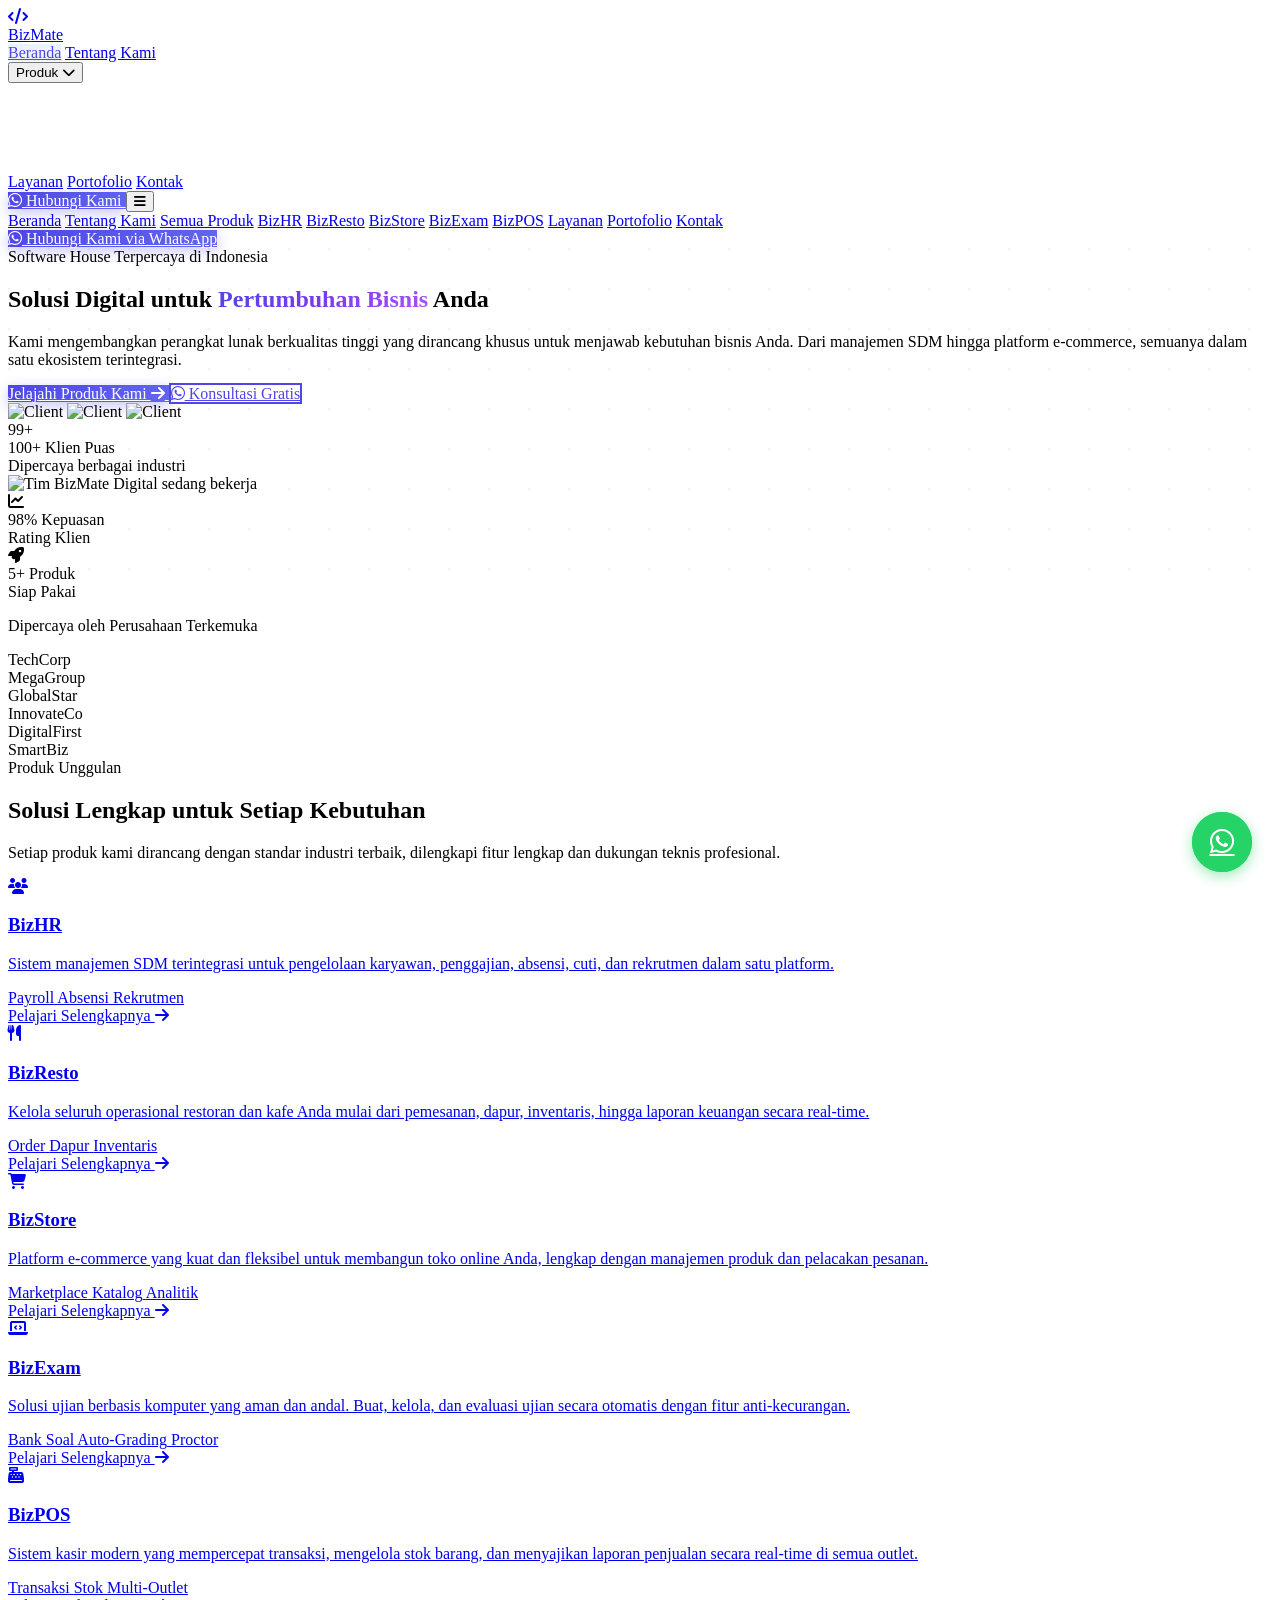
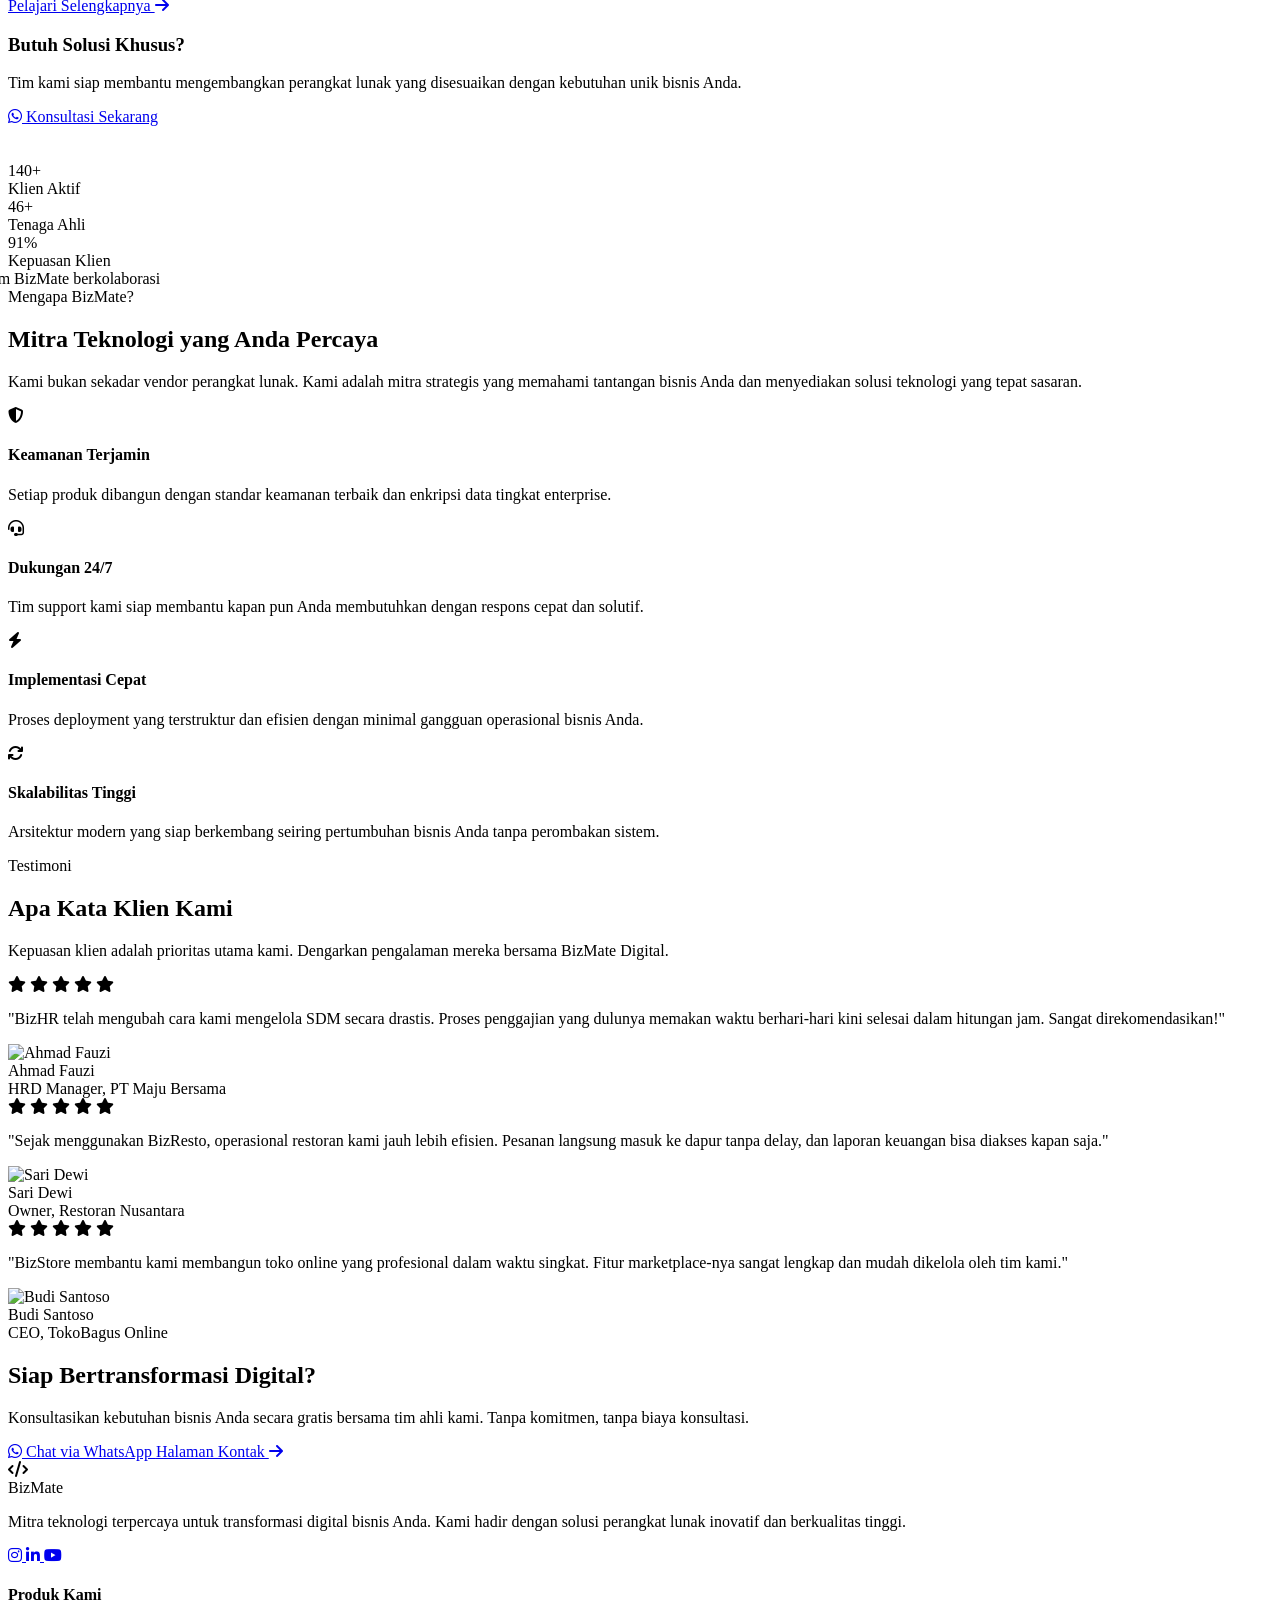
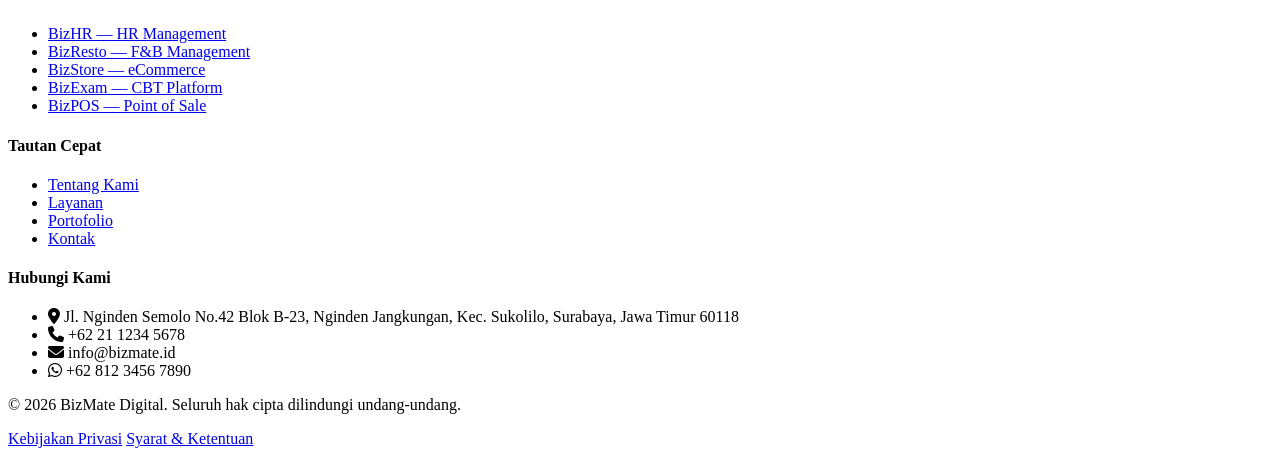
==== index.html @ 61189390 "last 03 mar" ====
<!DOCTYPE html>
<html lang="id">
<head>
    <meta charset="UTF-8">
    <meta name="viewport" content="width=device-width, initial-scale=1.0">
    <title>BizMate Digital | Solusi Perangkat Lunak Terdepan untuk Bisnis Anda</title>
    <meta name="description" content="BizMate Digital adalah software house terpercaya yang menghadirkan solusi digital inovatif untuk HR, F&B, eCommerce, CBT, dan POS. Transformasi bisnis Anda bersama kami.">
    <script src="https://cdn.tailwindcss.com"></script>
    <script>
    tailwind.config = {
        theme: {
            extend: {
                fontFamily: { sans: ['Inter', 'sans-serif'] },
                colors: {
                    primary: { 50:'#eef2ff',100:'#e0e7ff',200:'#c7d2fe',300:'#a5b4fc',400:'#818cf8',500:'#6366f1',600:'#4f46e5',700:'#4338ca',800:'#3730a3',900:'#312e81' }
                }
            }
        }
    }
    </script>
    <link rel="preconnect" href="https://fonts.googleapis.com">
    <link rel="preconnect" href="https://fonts.gstatic.com" crossorigin>
    <link href="https://fonts.googleapis.com/css2?family=Inter:wght@300;400;500;600;700;800;900&display=swap" rel="stylesheet">
    <link rel="stylesheet" href="https://cdnjs.cloudflare.com/ajax/libs/font-awesome/6.5.1/css/all.min.css">
    <link rel="stylesheet" href="css/custom.css">
</head>
<body class="font-sans antialiased bg-white text-slate-700">

    <!-- Scroll Progress -->
    <div class="scroll-progress"></div>

    <!-- Navbar -->
    <nav class="navbar fixed w-full top-0 z-50 bg-white/80 backdrop-blur-md border-b border-slate-200/60">
        <div class="max-w-7xl mx-auto px-4 sm:px-6 lg:px-8">
            <div class="flex items-center justify-between h-20">
                <a href="index.html" class="flex items-center space-x-3">
                    <div class="w-10 h-10 bg-gradient-to-br from-primary-600 to-primary-800 rounded-xl flex items-center justify-center shadow-lg shadow-primary-500/20">
                        <i class="fas fa-code text-white text-lg"></i>
                    </div>
                    <span class="text-xl font-bold text-slate-800">Biz<span class="text-primary-600">Mate</span></span>
                </a>

                <div class="hidden lg:flex items-center space-x-1">
                    <a href="index.html" class="nav-link active px-4 py-2 rounded-lg text-sm font-medium transition-all">Beranda</a>
                    <a href="tentang-kami.html" class="nav-link px-4 py-2 rounded-lg text-sm font-medium text-slate-600 hover:text-primary-600 hover:bg-primary-50 transition-all">Tentang Kami</a>
                    <div class="dropdown relative">
                        <button class="nav-link px-4 py-2 rounded-lg text-sm font-medium text-slate-600 hover:text-primary-600 hover:bg-primary-50 transition-all flex items-center">
                            Produk <i class="fas fa-chevron-down ml-1.5 text-[10px]"></i>
                        </button>
                        <div class="dropdown-menu absolute top-full left-0 mt-1 w-72 bg-white rounded-2xl shadow-2xl border border-slate-100 p-2">
                            <a href="produk.html" class="flex items-center space-x-3 px-4 py-3 rounded-xl hover:bg-primary-50 transition-all group">
                                <div class="w-9 h-9 bg-primary-100 rounded-lg flex items-center justify-center group-hover:bg-primary-200 transition-all">
                                    <i class="fas fa-th-large text-primary-600 text-sm"></i>
                                </div>
                                <div>
                                    <div class="text-sm font-semibold text-slate-800">Semua Produk</div>
                                    <div class="text-xs text-slate-400">Lihat semua solusi kami</div>
                                </div>
                            </a>
                            <hr class="my-1.5 border-slate-100">
                            <a href="produk-hr.html" class="flex items-center space-x-3 px-4 py-2.5 rounded-xl hover:bg-primary-50 transition-all">
                                <i class="fas fa-users text-primary-500 w-5 text-center"></i>
                                <span class="text-sm text-slate-600">BizHR &mdash; HR Management</span>
                            </a>
                            <a href="produk-fnb.html" class="flex items-center space-x-3 px-4 py-2.5 rounded-xl hover:bg-primary-50 transition-all">
                                <i class="fas fa-utensils text-primary-500 w-5 text-center"></i>
                                <span class="text-sm text-slate-600">BizResto &mdash; F&B Management</span>
                            </a>
                            <a href="produk-ecommerce.html" class="flex items-center space-x-3 px-4 py-2.5 rounded-xl hover:bg-primary-50 transition-all">
                                <i class="fas fa-shopping-cart text-primary-500 w-5 text-center"></i>
                                <span class="text-sm text-slate-600">BizStore &mdash; eCommerce</span>
                            </a>
                            <a href="produk-cbt.html" class="flex items-center space-x-3 px-4 py-2.5 rounded-xl hover:bg-primary-50 transition-all">
                                <i class="fas fa-laptop-code text-primary-500 w-5 text-center"></i>
                                <span class="text-sm text-slate-600">BizExam &mdash; CBT Platform</span>
                            </a>
                            <a href="produk-pos.html" class="flex items-center space-x-3 px-4 py-2.5 rounded-xl hover:bg-primary-50 transition-all">
                                <i class="fas fa-cash-register text-primary-500 w-5 text-center"></i>
                                <span class="text-sm text-slate-600">BizPOS &mdash; Point of Sale</span>
                            </a>
                        </div>
                    </div>
                    <a href="layanan.html" class="nav-link px-4 py-2 rounded-lg text-sm font-medium text-slate-600 hover:text-primary-600 hover:bg-primary-50 transition-all">Layanan</a>
                    <a href="portofolio.html" class="nav-link px-4 py-2 rounded-lg text-sm font-medium text-slate-600 hover:text-primary-600 hover:bg-primary-50 transition-all">Portofolio</a>
                    <a href="kontak.html" class="nav-link px-4 py-2 rounded-lg text-sm font-medium text-slate-600 hover:text-primary-600 hover:bg-primary-50 transition-all">Kontak</a>
                </div>

                <div class="flex items-center space-x-4">
                    <a href="https://wa.me/6281234567890?text=Halo%20BizMate%2C%20saya%20tertarik%20dengan%20produk%20Anda" target="_blank" class="hidden lg:inline-flex items-center px-5 py-2.5 btn-primary text-sm font-semibold rounded-xl">
                        <i class="fab fa-whatsapp mr-2 text-lg"></i> Hubungi Kami
                    </a>
                    <button id="mobile-menu-btn" class="lg:hidden p-2 rounded-lg hover:bg-slate-100 transition-all">
                        <i class="fas fa-bars text-slate-600 text-xl"></i>
                    </button>
                </div>
            </div>
        </div>

        <!-- Mobile Menu -->
        <div id="mobile-menu" class="hidden lg:hidden bg-white border-t border-slate-100 px-4 pb-6">
            <div class="py-3 space-y-1">
                <a href="index.html" class="block px-4 py-3 rounded-xl text-sm font-medium text-primary-600 bg-primary-50">Beranda</a>
                <a href="tentang-kami.html" class="block px-4 py-3 rounded-xl text-sm font-medium text-slate-600 hover:bg-slate-50">Tentang Kami</a>
                <a href="produk.html" class="block px-4 py-3 rounded-xl text-sm font-medium text-slate-600 hover:bg-slate-50">Semua Produk</a>
                <a href="produk-hr.html" class="block px-4 py-3 rounded-xl text-sm text-slate-500 hover:bg-slate-50 pl-8">BizHR</a>
                <a href="produk-fnb.html" class="block px-4 py-3 rounded-xl text-sm text-slate-500 hover:bg-slate-50 pl-8">BizResto</a>
                <a href="produk-ecommerce.html" class="block px-4 py-3 rounded-xl text-sm text-slate-500 hover:bg-slate-50 pl-8">BizStore</a>
                <a href="produk-cbt.html" class="block px-4 py-3 rounded-xl text-sm text-slate-500 hover:bg-slate-50 pl-8">BizExam</a>
                <a href="produk-pos.html" class="block px-4 py-3 rounded-xl text-sm text-slate-500 hover:bg-slate-50 pl-8">BizPOS</a>
                <a href="layanan.html" class="block px-4 py-3 rounded-xl text-sm font-medium text-slate-600 hover:bg-slate-50">Layanan</a>
                <a href="portofolio.html" class="block px-4 py-3 rounded-xl text-sm font-medium text-slate-600 hover:bg-slate-50">Portofolio</a>
                <a href="kontak.html" class="block px-4 py-3 rounded-xl text-sm font-medium text-slate-600 hover:bg-slate-50">Kontak</a>
            </div>
            <a href="https://wa.me/6281234567890?text=Halo%20BizMate%2C%20saya%20tertarik%20dengan%20produk%20Anda" target="_blank" class="block text-center px-5 py-3 btn-primary text-sm font-semibold rounded-xl mt-2">
                <i class="fab fa-whatsapp mr-2"></i> Hubungi Kami via WhatsApp
            </a>
        </div>
    </nav>

    <!-- ===== HERO SECTION ===== -->
    <section class="hero-gradient hero-pattern relative min-h-screen flex items-center pt-20 overflow-hidden">
        <div class="absolute top-20 right-0 w-96 h-96 bg-primary-200/30 rounded-full blur-3xl"></div>
        <div class="absolute bottom-20 left-0 w-80 h-80 bg-purple-200/30 rounded-full blur-3xl"></div>

        <div class="max-w-7xl mx-auto px-4 sm:px-6 lg:px-8 py-20 relative z-10">
            <div class="grid lg:grid-cols-2 gap-12 items-center">
                <div class="animate-on-scroll">
                    <div class="inline-flex items-center px-4 py-2 bg-primary-100 rounded-full mb-6">
                        <div class="w-2 h-2 bg-primary-500 rounded-full mr-2 animate-pulse"></div>
                        <span class="text-sm font-medium text-primary-700">Software House Terpercaya di Indonesia</span>
                    </div>
                    <h1 class="text-4xl sm:text-5xl lg:text-6xl font-extrabold text-slate-900 leading-tight mb-6">
                        Solusi Digital untuk
                        <span class="gradient-text">Pertumbuhan Bisnis</span>
                        Anda
                    </h1>
                    <p class="text-lg text-slate-500 leading-relaxed mb-10 max-w-xl">
                        Kami mengembangkan perangkat lunak berkualitas tinggi yang dirancang khusus untuk menjawab kebutuhan bisnis Anda. Dari manajemen SDM hingga platform e-commerce, semuanya dalam satu ekosistem terintegrasi.
                    </p>
                    <div class="flex flex-col sm:flex-row gap-4">
                        <a href="produk.html" class="inline-flex items-center justify-center px-8 py-4 btn-primary text-base font-semibold rounded-2xl">
                            Jelajahi Produk Kami
                            <i class="fas fa-arrow-right ml-2"></i>
                        </a>
                        <a href="https://wa.me/6281234567890?text=Halo%20BizMate%2C%20saya%20ingin%20konsultasi%20mengenai%20solusi%20digital" target="_blank" class="inline-flex items-center justify-center px-8 py-4 btn-outline text-base font-semibold rounded-2xl">
                            <i class="fab fa-whatsapp mr-2 text-lg"></i> Konsultasi Gratis
                        </a>
                    </div>
                    <div class="flex items-center gap-8 mt-12">
                        <div class="flex -space-x-3">
                            <img src="https://images.unsplash.com/photo-1507003211169-0a1dd7228f2d?w=100&h=100&fit=crop&crop=face" class="w-10 h-10 rounded-full border-2 border-white object-cover" alt="Client">
                            <img src="https://images.unsplash.com/photo-1494790108377-be9c29b29330?w=100&h=100&fit=crop&crop=face" class="w-10 h-10 rounded-full border-2 border-white object-cover" alt="Client">
                            <img src="https://images.unsplash.com/photo-1472099645785-5658abf4ff4e?w=100&h=100&fit=crop&crop=face" class="w-10 h-10 rounded-full border-2 border-white object-cover" alt="Client">
                            <div class="w-10 h-10 rounded-full border-2 border-white bg-primary-100 flex items-center justify-center text-xs font-bold text-primary-600">99+</div>
                        </div>
                        <div>
                            <div class="text-sm font-semibold text-slate-800">100+ Klien Puas</div>
                            <div class="text-xs text-slate-400">Dipercaya berbagai industri</div>
                        </div>
                    </div>
                </div>

                <div class="animate-on-scroll stagger-2 relative">
                    <div class="relative">
                        <img src="https://images.unsplash.com/photo-1551434678-e076c223a692?w=800&h=600&fit=crop" alt="Tim BizMate Digital sedang bekerja" class="rounded-3xl shadow-2xl w-full object-cover">
                        <div class="absolute -bottom-6 -left-6 bg-white rounded-2xl p-4 shadow-xl border border-slate-100">
                            <div class="flex items-center space-x-3">
                                <div class="w-12 h-12 bg-green-100 rounded-xl flex items-center justify-center">
                                    <i class="fas fa-chart-line text-green-600 text-xl"></i>
                                </div>
                                <div>
                                    <div class="text-sm font-bold text-slate-800">98% Kepuasan</div>
                                    <div class="text-xs text-slate-400">Rating Klien</div>
                                </div>
                            </div>
                        </div>
                        <div class="absolute -top-4 -right-4 bg-white rounded-2xl p-4 shadow-xl border border-slate-100">
                            <div class="flex items-center space-x-3">
                                <div class="w-12 h-12 bg-primary-100 rounded-xl flex items-center justify-center">
                                    <i class="fas fa-rocket text-primary-600 text-xl"></i>
                                </div>
                                <div>
                                    <div class="text-sm font-bold text-slate-800">5+ Produk</div>
                                    <div class="text-xs text-slate-400">Siap Pakai</div>
                                </div>
                            </div>
                        </div>
                    </div>
                </div>
            </div>
        </div>
    </section>

    <!-- ===== TRUSTED BY ===== -->
    <section class="py-16 bg-slate-50/50 border-y border-slate-100">
        <div class="max-w-7xl mx-auto px-4 sm:px-6 lg:px-8">
            <p class="text-center text-sm font-medium text-slate-400 mb-8 uppercase tracking-wider">Dipercaya oleh Perusahaan Terkemuka</p>
            <div class="flex flex-wrap items-center justify-center gap-x-12 gap-y-6 opacity-50 grayscale">
                <div class="text-2xl font-bold text-slate-400">TechCorp</div>
                <div class="text-2xl font-bold text-slate-400">MegaGroup</div>
                <div class="text-2xl font-bold text-slate-400">GlobalStar</div>
                <div class="text-2xl font-bold text-slate-400">InnovateCo</div>
                <div class="text-2xl font-bold text-slate-400">DigitalFirst</div>
                <div class="text-2xl font-bold text-slate-400">SmartBiz</div>
            </div>
        </div>
    </section>

    <!-- ===== PRODUCTS SECTION ===== -->
    <section class="py-24 bg-white" id="produk">
        <div class="max-w-7xl mx-auto px-4 sm:px-6 lg:px-8">
            <div class="text-center mb-16 animate-on-scroll">
                <span class="inline-block px-4 py-1.5 bg-primary-100 text-primary-700 text-sm font-semibold rounded-full mb-4">Produk Unggulan</span>
                <h2 class="text-3xl sm:text-4xl font-extrabold text-slate-900 mb-4">Solusi Lengkap untuk Setiap Kebutuhan</h2>
                <p class="text-lg text-slate-500 max-w-2xl mx-auto">Setiap produk kami dirancang dengan standar industri terbaik, dilengkapi fitur lengkap dan dukungan teknis profesional.</p>
            </div>

            <div class="grid md:grid-cols-2 lg:grid-cols-3 gap-8">
                <!-- BizHR -->
                <a href="produk-hr.html" class="product-card animate-on-scroll stagger-1 bg-white rounded-2xl border border-slate-200 hover:border-primary-200 p-8 group">
                    <div class="product-icon w-16 h-16 bg-blue-100 rounded-2xl flex items-center justify-center mb-6">
                        <i class="fas fa-users text-blue-600 text-2xl"></i>
                    </div>
                    <h3 class="text-xl font-bold text-slate-800 mb-3 group-hover:text-primary-600 transition-colors">BizHR</h3>
                    <p class="text-sm text-slate-500 leading-relaxed mb-6">Sistem manajemen SDM terintegrasi untuk pengelolaan karyawan, penggajian, absensi, cuti, dan rekrutmen dalam satu platform.</p>
                    <div class="flex flex-wrap gap-2 mb-6">
                        <span class="px-3 py-1 bg-slate-100 text-slate-500 text-xs rounded-full">Payroll</span>
                        <span class="px-3 py-1 bg-slate-100 text-slate-500 text-xs rounded-full">Absensi</span>
                        <span class="px-3 py-1 bg-slate-100 text-slate-500 text-xs rounded-full">Rekrutmen</span>
                    </div>
                    <span class="inline-flex items-center text-sm font-semibold text-primary-600">
                        Pelajari Selengkapnya <i class="fas fa-arrow-right ml-2 text-xs group-hover:translate-x-1 transition-transform"></i>
                    </span>
                </a>

                <!-- BizResto -->
                <a href="produk-fnb.html" class="product-card animate-on-scroll stagger-2 bg-white rounded-2xl border border-slate-200 hover:border-primary-200 p-8 group">
                    <div class="product-icon w-16 h-16 bg-orange-100 rounded-2xl flex items-center justify-center mb-6">
                        <i class="fas fa-utensils text-orange-600 text-2xl"></i>
                    </div>
                    <h3 class="text-xl font-bold text-slate-800 mb-3 group-hover:text-primary-600 transition-colors">BizResto</h3>
                    <p class="text-sm text-slate-500 leading-relaxed mb-6">Kelola seluruh operasional restoran dan kafe Anda mulai dari pemesanan, dapur, inventaris, hingga laporan keuangan secara real-time.</p>
                    <div class="flex flex-wrap gap-2 mb-6">
                        <span class="px-3 py-1 bg-slate-100 text-slate-500 text-xs rounded-full">Order</span>
                        <span class="px-3 py-1 bg-slate-100 text-slate-500 text-xs rounded-full">Dapur</span>
                        <span class="px-3 py-1 bg-slate-100 text-slate-500 text-xs rounded-full">Inventaris</span>
                    </div>
                    <span class="inline-flex items-center text-sm font-semibold text-primary-600">
                        Pelajari Selengkapnya <i class="fas fa-arrow-right ml-2 text-xs group-hover:translate-x-1 transition-transform"></i>
                    </span>
                </a>

                <!-- BizStore -->
                <a href="produk-ecommerce.html" class="product-card animate-on-scroll stagger-3 bg-white rounded-2xl border border-slate-200 hover:border-primary-200 p-8 group">
                    <div class="product-icon w-16 h-16 bg-emerald-100 rounded-2xl flex items-center justify-center mb-6">
                        <i class="fas fa-shopping-cart text-emerald-600 text-2xl"></i>
                    </div>
                    <h3 class="text-xl font-bold text-slate-800 mb-3 group-hover:text-primary-600 transition-colors">BizStore</h3>
                    <p class="text-sm text-slate-500 leading-relaxed mb-6">Platform e-commerce yang kuat dan fleksibel untuk membangun toko online Anda, lengkap dengan manajemen produk dan pelacakan pesanan.</p>
                    <div class="flex flex-wrap gap-2 mb-6">
                        <span class="px-3 py-1 bg-slate-100 text-slate-500 text-xs rounded-full">Marketplace</span>
                        <span class="px-3 py-1 bg-slate-100 text-slate-500 text-xs rounded-full">Katalog</span>
                        <span class="px-3 py-1 bg-slate-100 text-slate-500 text-xs rounded-full">Analitik</span>
                    </div>
                    <span class="inline-flex items-center text-sm font-semibold text-primary-600">
                        Pelajari Selengkapnya <i class="fas fa-arrow-right ml-2 text-xs group-hover:translate-x-1 transition-transform"></i>
                    </span>
                </a>

                <!-- BizExam -->
                <a href="produk-cbt.html" class="product-card animate-on-scroll stagger-4 bg-white rounded-2xl border border-slate-200 hover:border-primary-200 p-8 group">
                    <div class="product-icon w-16 h-16 bg-purple-100 rounded-2xl flex items-center justify-center mb-6">
                        <i class="fas fa-laptop-code text-purple-600 text-2xl"></i>
                    </div>
                    <h3 class="text-xl font-bold text-slate-800 mb-3 group-hover:text-primary-600 transition-colors">BizExam</h3>
                    <p class="text-sm text-slate-500 leading-relaxed mb-6">Solusi ujian berbasis komputer yang aman dan andal. Buat, kelola, dan evaluasi ujian secara otomatis dengan fitur anti-kecurangan.</p>
                    <div class="flex flex-wrap gap-2 mb-6">
                        <span class="px-3 py-1 bg-slate-100 text-slate-500 text-xs rounded-full">Bank Soal</span>
                        <span class="px-3 py-1 bg-slate-100 text-slate-500 text-xs rounded-full">Auto-Grading</span>
                        <span class="px-3 py-1 bg-slate-100 text-slate-500 text-xs rounded-full">Proctor</span>
                    </div>
                    <span class="inline-flex items-center text-sm font-semibold text-primary-600">
                        Pelajari Selengkapnya <i class="fas fa-arrow-right ml-2 text-xs group-hover:translate-x-1 transition-transform"></i>
                    </span>
                </a>

                <!-- BizPOS -->
                <a href="produk-pos.html" class="product-card animate-on-scroll stagger-5 bg-white rounded-2xl border border-slate-200 hover:border-primary-200 p-8 group">
                    <div class="product-icon w-16 h-16 bg-rose-100 rounded-2xl flex items-center justify-center mb-6">
                        <i class="fas fa-cash-register text-rose-600 text-2xl"></i>
                    </div>
                    <h3 class="text-xl font-bold text-slate-800 mb-3 group-hover:text-primary-600 transition-colors">BizPOS</h3>
                    <p class="text-sm text-slate-500 leading-relaxed mb-6">Sistem kasir modern yang mempercepat transaksi, mengelola stok barang, dan menyajikan laporan penjualan secara real-time di semua outlet.</p>
                    <div class="flex flex-wrap gap-2 mb-6">
                        <span class="px-3 py-1 bg-slate-100 text-slate-500 text-xs rounded-full">Transaksi</span>
                        <span class="px-3 py-1 bg-slate-100 text-slate-500 text-xs rounded-full">Stok</span>
                        <span class="px-3 py-1 bg-slate-100 text-slate-500 text-xs rounded-full">Multi-Outlet</span>
                    </div>
                    <span class="inline-flex items-center text-sm font-semibold text-primary-600">
                        Pelajari Selengkapnya <i class="fas fa-arrow-right ml-2 text-xs group-hover:translate-x-1 transition-transform"></i>
                    </span>
                </a>

                <!-- CTA Card -->
                <div class="animate-on-scroll stagger-6 bg-gradient-to-br from-primary-600 to-primary-800 rounded-2xl p-8 flex flex-col justify-center text-white">
                    <h3 class="text-2xl font-bold mb-4">Butuh Solusi Khusus?</h3>
                    <p class="text-primary-100 text-sm leading-relaxed mb-6">Tim kami siap membantu mengembangkan perangkat lunak yang disesuaikan dengan kebutuhan unik bisnis Anda.</p>
                    <a href="https://wa.me/6281234567890?text=Halo%20BizMate%2C%20saya%20ingin%20konsultasi%20mengenai%20solusi%20custom" target="_blank" class="inline-flex items-center justify-center px-6 py-3 bg-white text-primary-700 font-semibold rounded-xl hover:bg-primary-50 transition-all text-sm">
                        <i class="fab fa-whatsapp mr-2 text-lg"></i> Konsultasi Sekarang
                    </a>
                </div>
            </div>
        </div>
    </section>

    <!-- ===== STATS SECTION ===== -->
    <section class="counter-section py-20 bg-gradient-to-br from-primary-600 via-primary-700 to-primary-900 relative overflow-hidden">
        <div class="absolute inset-0 bg-[url('[data-uri]')] opacity-30"></div>
        <div class="max-w-7xl mx-auto px-4 sm:px-6 lg:px-8 relative z-10">
            <div class="grid grid-cols-2 lg:grid-cols-4 gap-8 lg:gap-12">
                <div class="text-center animate-on-scroll stagger-1">
                    <div class="text-4xl sm:text-5xl font-extrabold text-white counter mb-2" data-counter="200" data-suffix="+">0</div>
                    <div class="text-primary-200 text-sm font-medium">Proyek Selesai</div>
                </div>
                <div class="text-center animate-on-scroll stagger-2">
                    <div class="text-4xl sm:text-5xl font-extrabold text-white counter mb-2" data-counter="150" data-suffix="+">0</div>
                    <div class="text-primary-200 text-sm font-medium">Klien Aktif</div>
                </div>
                <div class="text-center animate-on-scroll stagger-3">
                    <div class="text-4xl sm:text-5xl font-extrabold text-white counter mb-2" data-counter="50" data-suffix="+">0</div>
                    <div class="text-primary-200 text-sm font-medium">Tenaga Ahli</div>
                </div>
                <div class="text-center animate-on-scroll stagger-4">
                    <div class="text-4xl sm:text-5xl font-extrabold text-white counter mb-2" data-counter="98" data-suffix="%">0</div>
                    <div class="text-primary-200 text-sm font-medium">Kepuasan Klien</div>
                </div>
            </div>
        </div>
    </section>

    <!-- ===== WHY US SECTION ===== -->
    <section class="py-24 bg-white">
        <div class="max-w-7xl mx-auto px-4 sm:px-6 lg:px-8">
            <div class="grid lg:grid-cols-2 gap-16 items-center">
                <div class="animate-on-scroll slide-left">
                    <img src="https://images.unsplash.com/photo-1522071820081-009f0129c71c?w=700&h=500&fit=crop" alt="Tim BizMate berkolaborasi" class="rounded-3xl shadow-xl w-full object-cover">
                </div>
                <div>
                    <div class="animate-on-scroll">
                        <span class="inline-block px-4 py-1.5 bg-primary-100 text-primary-700 text-sm font-semibold rounded-full mb-4">Mengapa BizMate?</span>
                        <h2 class="text-3xl sm:text-4xl font-extrabold text-slate-900 mb-6">Mitra Teknologi yang Anda Percaya</h2>
                        <p class="text-slate-500 leading-relaxed mb-10">Kami bukan sekadar vendor perangkat lunak. Kami adalah mitra strategis yang memahami tantangan bisnis Anda dan menyediakan solusi teknologi yang tepat sasaran.</p>
                    </div>

                    <div class="space-y-6">
                        <div class="animate-on-scroll stagger-1 flex items-start space-x-4 feature-item p-4 rounded-xl">
                            <div class="flex-shrink-0 w-12 h-12 bg-primary-100 rounded-xl flex items-center justify-center">
                                <i class="fas fa-shield-halved text-primary-600 text-lg"></i>
                            </div>
                            <div>
                                <h4 class="text-base font-bold text-slate-800 mb-1">Keamanan Terjamin</h4>
                                <p class="text-sm text-slate-500">Setiap produk dibangun dengan standar keamanan terbaik dan enkripsi data tingkat enterprise.</p>
                            </div>
                        </div>
                        <div class="animate-on-scroll stagger-2 flex items-start space-x-4 feature-item p-4 rounded-xl">
                            <div class="flex-shrink-0 w-12 h-12 bg-green-100 rounded-xl flex items-center justify-center">
                                <i class="fas fa-headset text-green-600 text-lg"></i>
                            </div>
                            <div>
                                <h4 class="text-base font-bold text-slate-800 mb-1">Dukungan 24/7</h4>
                                <p class="text-sm text-slate-500">Tim support kami siap membantu kapan pun Anda membutuhkan dengan respons cepat dan solutif.</p>
                            </div>
                        </div>
                        <div class="animate-on-scroll stagger-3 flex items-start space-x-4 feature-item p-4 rounded-xl">
                            <div class="flex-shrink-0 w-12 h-12 bg-amber-100 rounded-xl flex items-center justify-center">
                                <i class="fas fa-bolt text-amber-600 text-lg"></i>
                            </div>
                            <div>
                                <h4 class="text-base font-bold text-slate-800 mb-1">Implementasi Cepat</h4>
                                <p class="text-sm text-slate-500">Proses deployment yang terstruktur dan efisien dengan minimal gangguan operasional bisnis Anda.</p>
                            </div>
                        </div>
                        <div class="animate-on-scroll stagger-4 flex items-start space-x-4 feature-item p-4 rounded-xl">
                            <div class="flex-shrink-0 w-12 h-12 bg-purple-100 rounded-xl flex items-center justify-center">
                                <i class="fas fa-arrows-rotate text-purple-600 text-lg"></i>
                            </div>
                            <div>
                                <h4 class="text-base font-bold text-slate-800 mb-1">Skalabilitas Tinggi</h4>
                                <p class="text-sm text-slate-500">Arsitektur modern yang siap berkembang seiring pertumbuhan bisnis Anda tanpa perombakan sistem.</p>
                            </div>
                        </div>
                    </div>
                </div>
            </div>
        </div>
    </section>

    <!-- ===== TESTIMONIALS ===== -->
    <section class="py-24 bg-slate-50">
        <div class="max-w-7xl mx-auto px-4 sm:px-6 lg:px-8">
            <div class="text-center mb-16 animate-on-scroll">
                <span class="inline-block px-4 py-1.5 bg-primary-100 text-primary-700 text-sm font-semibold rounded-full mb-4">Testimoni</span>
                <h2 class="text-3xl sm:text-4xl font-extrabold text-slate-900 mb-4">Apa Kata Klien Kami</h2>
                <p class="text-lg text-slate-500 max-w-2xl mx-auto">Kepuasan klien adalah prioritas utama kami. Dengarkan pengalaman mereka bersama BizMate Digital.</p>
            </div>

            <div class="grid md:grid-cols-3 gap-8">
                <div class="animate-on-scroll stagger-1 testimonial-card bg-white rounded-2xl p-8 border border-slate-200">
                    <div class="flex gap-1 mb-4">
                        <i class="fas fa-star text-amber-400 text-sm"></i>
                        <i class="fas fa-star text-amber-400 text-sm"></i>
                        <i class="fas fa-star text-amber-400 text-sm"></i>
                        <i class="fas fa-star text-amber-400 text-sm"></i>
                        <i class="fas fa-star text-amber-400 text-sm"></i>
                    </div>
                    <p class="text-slate-600 text-sm leading-relaxed mb-6">"BizHR telah mengubah cara kami mengelola SDM secara drastis. Proses penggajian yang dulunya memakan waktu berhari-hari kini selesai dalam hitungan jam. Sangat direkomendasikan!"</p>
                    <div class="flex items-center space-x-3">
                        <img src="https://images.unsplash.com/photo-1560250097-0b93528c311a?w=100&h=100&fit=crop&crop=face" alt="Ahmad Fauzi" class="w-11 h-11 rounded-full object-cover">
                        <div>
                            <div class="text-sm font-semibold text-slate-800">Ahmad Fauzi</div>
                            <div class="text-xs text-slate-400">HRD Manager, PT Maju Bersama</div>
                        </div>
                    </div>
                </div>

                <div class="animate-on-scroll stagger-2 testimonial-card bg-white rounded-2xl p-8 border border-slate-200">
                    <div class="flex gap-1 mb-4">
                        <i class="fas fa-star text-amber-400 text-sm"></i>
                        <i class="fas fa-star text-amber-400 text-sm"></i>
                        <i class="fas fa-star text-amber-400 text-sm"></i>
                        <i class="fas fa-star text-amber-400 text-sm"></i>
                        <i class="fas fa-star text-amber-400 text-sm"></i>
                    </div>
                    <p class="text-slate-600 text-sm leading-relaxed mb-6">"Sejak menggunakan BizResto, operasional restoran kami jauh lebih efisien. Pesanan langsung masuk ke dapur tanpa delay, dan laporan keuangan bisa diakses kapan saja."</p>
                    <div class="flex items-center space-x-3">
                        <img src="https://images.unsplash.com/photo-1573497019940-1c28c88b4f3e?w=100&h=100&fit=crop&crop=face" alt="Sari Dewi" class="w-11 h-11 rounded-full object-cover">
                        <div>
                            <div class="text-sm font-semibold text-slate-800">Sari Dewi</div>
                            <div class="text-xs text-slate-400">Owner, Restoran Nusantara</div>
                        </div>
                    </div>
                </div>

                <div class="animate-on-scroll stagger-3 testimonial-card bg-white rounded-2xl p-8 border border-slate-200">
                    <div class="flex gap-1 mb-4">
                        <i class="fas fa-star text-amber-400 text-sm"></i>
                        <i class="fas fa-star text-amber-400 text-sm"></i>
                        <i class="fas fa-star text-amber-400 text-sm"></i>
                        <i class="fas fa-star text-amber-400 text-sm"></i>
                        <i class="fas fa-star text-amber-400 text-sm"></i>
                    </div>
                    <p class="text-slate-600 text-sm leading-relaxed mb-6">"BizStore membantu kami membangun toko online yang profesional dalam waktu singkat. Fitur marketplace-nya sangat lengkap dan mudah dikelola oleh tim kami."</p>
                    <div class="flex items-center space-x-3">
                        <img src="https://images.unsplash.com/photo-1472099645785-5658abf4ff4e?w=100&h=100&fit=crop&crop=face" alt="Budi Santoso" class="w-11 h-11 rounded-full object-cover">
                        <div>
                            <div class="text-sm font-semibold text-slate-800">Budi Santoso</div>
                            <div class="text-xs text-slate-400">CEO, TokoBagus Online</div>
                        </div>
                    </div>
                </div>
            </div>
        </div>
    </section>

    <!-- ===== CTA SECTION ===== -->
    <section class="py-24 bg-white">
        <div class="max-w-4xl mx-auto px-4 sm:px-6 lg:px-8 text-center">
            <div class="animate-on-scroll bg-gradient-to-br from-primary-600 via-primary-700 to-primary-900 rounded-3xl p-12 sm:p-16 relative overflow-hidden">
                <div class="absolute top-0 right-0 w-64 h-64 bg-white/5 rounded-full -translate-y-1/2 translate-x-1/2"></div>
                <div class="absolute bottom-0 left-0 w-48 h-48 bg-white/5 rounded-full translate-y-1/2 -translate-x-1/2"></div>
                <div class="relative z-10">
                    <h2 class="text-3xl sm:text-4xl font-extrabold text-white mb-4">Siap Bertransformasi Digital?</h2>
                    <p class="text-primary-100 text-lg mb-8 max-w-xl mx-auto">Konsultasikan kebutuhan bisnis Anda secara gratis bersama tim ahli kami. Tanpa komitmen, tanpa biaya konsultasi.</p>
                    <div class="flex flex-col sm:flex-row gap-4 justify-center">
                        <a href="https://wa.me/6281234567890?text=Halo%20BizMate%2C%20saya%20ingin%20konsultasi%20mengenai%20solusi%20digital%20untuk%20bisnis%20saya" target="_blank" class="inline-flex items-center justify-center px-8 py-4 bg-white text-primary-700 font-bold rounded-2xl hover:bg-primary-50 transition-all text-base shadow-xl">
                            <i class="fab fa-whatsapp mr-2 text-xl"></i> Chat via WhatsApp
                        </a>
                        <a href="kontak.html" class="inline-flex items-center justify-center px-8 py-4 border-2 border-white/30 text-white font-semibold rounded-2xl hover:bg-white/10 transition-all text-base">
                            Halaman Kontak <i class="fas fa-arrow-right ml-2"></i>
                        </a>
                    </div>
                </div>
            </div>
        </div>
    </section>

    <!-- ===== FOOTER ===== -->
    <footer class="bg-slate-900 text-slate-300">
        <div class="max-w-7xl mx-auto px-4 sm:px-6 lg:px-8 py-16">
            <div class="grid grid-cols-1 md:grid-cols-2 lg:grid-cols-4 gap-12">
                <div>
                    <div class="flex items-center space-x-3 mb-6">
                        <div class="w-10 h-10 bg-gradient-to-br from-primary-500 to-primary-700 rounded-xl flex items-center justify-center">
                            <i class="fas fa-code text-white"></i>
                        </div>
                        <span class="text-xl font-bold text-white">Biz<span class="text-primary-400">Mate</span></span>
                    </div>
                    <p class="text-sm leading-relaxed mb-6 text-slate-400">Mitra teknologi terpercaya untuk transformasi digital bisnis Anda. Kami hadir dengan solusi perangkat lunak inovatif dan berkualitas tinggi.</p>
                    <div class="flex space-x-3">
                        <a href="#" class="w-10 h-10 bg-slate-800 rounded-lg flex items-center justify-center hover:bg-primary-600 transition-all text-slate-400 hover:text-white">
                            <i class="fab fa-instagram"></i>
                        </a>
                        <a href="#" class="w-10 h-10 bg-slate-800 rounded-lg flex items-center justify-center hover:bg-primary-600 transition-all text-slate-400 hover:text-white">
                            <i class="fab fa-linkedin-in"></i>
                        </a>
                        <a href="#" class="w-10 h-10 bg-slate-800 rounded-lg flex items-center justify-center hover:bg-primary-600 transition-all text-slate-400 hover:text-white">
                            <i class="fab fa-youtube"></i>
                        </a>
                    </div>
                </div>

                <div>
                    <h4 class="text-white font-semibold mb-6">Produk Kami</h4>
                    <ul class="space-y-3 text-sm">
                        <li><a href="produk-hr.html" class="text-slate-400 hover:text-primary-400 transition-colors">BizHR &mdash; HR Management</a></li>
                        <li><a href="produk-fnb.html" class="text-slate-400 hover:text-primary-400 transition-colors">BizResto &mdash; F&B Management</a></li>
                        <li><a href="produk-ecommerce.html" class="text-slate-400 hover:text-primary-400 transition-colors">BizStore &mdash; eCommerce</a></li>
                        <li><a href="produk-cbt.html" class="text-slate-400 hover:text-primary-400 transition-colors">BizExam &mdash; CBT Platform</a></li>
                        <li><a href="produk-pos.html" class="text-slate-400 hover:text-primary-400 transition-colors">BizPOS &mdash; Point of Sale</a></li>
                    </ul>
                </div>

                <div>
                    <h4 class="text-white font-semibold mb-6">Tautan Cepat</h4>
                    <ul class="space-y-3 text-sm">
                        <li><a href="tentang-kami.html" class="text-slate-400 hover:text-primary-400 transition-colors">Tentang Kami</a></li>
                        <li><a href="layanan.html" class="text-slate-400 hover:text-primary-400 transition-colors">Layanan</a></li>
                        <li><a href="portofolio.html" class="text-slate-400 hover:text-primary-400 transition-colors">Portofolio</a></li>
                        <li><a href="kontak.html" class="text-slate-400 hover:text-primary-400 transition-colors">Kontak</a></li>
                    </ul>
                </div>

                <div>
                    <h4 class="text-white font-semibold mb-6">Hubungi Kami</h4>
                    <ul class="space-y-4 text-sm">
                        <li class="flex items-start space-x-3">
                            <i class="fas fa-map-marker-alt text-primary-400 mt-1"></i>
                            <span class="text-slate-400">Jl. Nginden Semolo No.42 Blok B-23, Nginden Jangkungan, Kec. Sukolilo, Surabaya, Jawa Timur 60118</span>
                        </li>
                        <li class="flex items-center space-x-3">
                            <i class="fas fa-phone text-primary-400"></i>
                            <span class="text-slate-400">+62 21 1234 5678</span>
                        </li>
                        <li class="flex items-center space-x-3">
                            <i class="fas fa-envelope text-primary-400"></i>
                            <span class="text-slate-400">info@bizmate.id</span>
                        </li>
                        <li class="flex items-center space-x-3">
                            <i class="fab fa-whatsapp text-primary-400"></i>
                            <span class="text-slate-400">+62 812 3456 7890</span>
                        </li>
                    </ul>
                </div>
            </div>
        </div>
        <div class="border-t border-slate-800">
            <div class="max-w-7xl mx-auto px-4 sm:px-6 lg:px-8 py-6 flex flex-col md:flex-row items-center justify-between text-sm text-slate-500">
                <p>&copy; 2026 BizMate Digital. Seluruh hak cipta dilindungi undang-undang.</p>
                <div class="flex space-x-6 mt-4 md:mt-0">
                    <a href="#" class="hover:text-primary-400 transition-colors">Kebijakan Privasi</a>
                    <a href="#" class="hover:text-primary-400 transition-colors">Syarat & Ketentuan</a>
                </div>
            </div>
        </div>
    </footer>

    <!-- WhatsApp Float -->
    <div class="wa-float">
        <div class="wa-pulse"></div>
        <a href="https://wa.me/6281234567890?text=Halo%20BizMate%2C%20saya%20tertarik%20dengan%20produk%20Anda" target="_blank" rel="noopener" aria-label="Chat via WhatsApp">
            <i class="fab fa-whatsapp"></i>
        </a>
    </div>

    <script src="js/main.js"></script>
</body>
</html>
---- css/custom.css ----
/* ============================================
   NusaTech Digital - Custom Styles
   ============================================ */

/* Base */
html {
  scroll-behavior: smooth;
}

/* ---- Animation Keyframes ---- */
@keyframes fadeInUp {
  from { opacity: 0; transform: translateY(40px); }
  to { opacity: 1; transform: translateY(0); }
}

@keyframes fadeInLeft {
  from { opacity: 0; transform: translateX(-40px); }
  to { opacity: 1; transform: translateX(0); }
}

@keyframes fadeInRight {
  from { opacity: 0; transform: translateX(40px); }
  to { opacity: 1; transform: translateX(0); }
}

@keyframes scaleIn {
  from { opacity: 0; transform: scale(0.85); }
  to { opacity: 1; transform: scale(1); }
}

@keyframes float {
  0%, 100% { transform: translateY(0); }
  50% { transform: translateY(-12px); }
}

@keyframes pulseRing {
  0% { transform: scale(0.9); opacity: 0.8; }
  100% { transform: scale(2.2); opacity: 0; }
}

@keyframes shimmer {
  0% { background-position: -200% 0; }
  100% { background-position: 200% 0; }
}

@keyframes slideDown {
  from { opacity: 0; transform: translateY(-10px); }
  to { opacity: 1; transform: translateY(0); }
}

/* ---- Scroll Animation Classes ---- */
.animate-on-scroll {
  opacity: 0;
  transform: translateY(40px);
  transition: all 0.8s cubic-bezier(0.16, 1, 0.3, 1);
}

.animate-on-scroll.animated {
  opacity: 1;
  transform: translateY(0) translateX(0) scale(1);
}

.animate-on-scroll.slide-left {
  transform: translateX(-40px);
}

.animate-on-scroll.slide-right {
  transform: translateX(40px);
}

.animate-on-scroll.scale-up {
  transform: scale(0.85);
}

/* Stagger delays */
.stagger-1 { transition-delay: 0.1s; }
.stagger-2 { transition-delay: 0.2s; }
.stagger-3 { transition-delay: 0.3s; }
.stagger-4 { transition-delay: 0.4s; }
.stagger-5 { transition-delay: 0.5s; }
.stagger-6 { transition-delay: 0.6s; }

/* ---- Navbar ---- */
.navbar {
  transition: all 0.3s ease;
}

.navbar.scrolled {
  background: rgba(255, 255, 255, 0.97) !important;
  backdrop-filter: blur(16px);
  box-shadow: 0 1px 3px 0 rgba(0, 0, 0, 0.06), 0 1px 2px -1px rgba(0, 0, 0, 0.06);
}

.nav-link {
  position: relative;
  transition: all 0.2s ease;
}

.nav-link.active {
  color: #4f46e5;
  background: #eef2ff;
}

/* ---- Dropdown ---- */
.dropdown-menu {
  opacity: 0;
  visibility: hidden;
  transform: translateY(8px);
  transition: all 0.25s cubic-bezier(0.16, 1, 0.3, 1);
  pointer-events: none;
}

.dropdown:hover .dropdown-menu,
.dropdown.open .dropdown-menu {
  opacity: 1;
  visibility: visible;
  transform: translateY(0);
  pointer-events: auto;
}

/* ---- Gradient Text ---- */
.gradient-text {
  background: linear-gradient(135deg, #4f46e5 0%, #7c3aed 50%, #a855f7 100%);
  -webkit-background-clip: text;
  -webkit-text-fill-color: transparent;
  background-clip: text;
}

/* ---- Cards ---- */
.card-hover {
  transition: all 0.4s cubic-bezier(0.16, 1, 0.3, 1);
}

.card-hover:hover {
  transform: translateY(-8px);
  box-shadow: 0 25px 50px -12px rgba(0, 0, 0, 0.12);
}

.product-card {
  position: relative;
  overflow: hidden;
  transition: all 0.4s cubic-bezier(0.16, 1, 0.3, 1);
}

.product-card:hover {
  transform: translateY(-10px);
  box-shadow: 0 25px 60px -15px rgba(79, 70, 229, 0.2);
}

.product-card .product-icon {
  transition: all 0.4s ease;
}

.product-card:hover .product-icon {
  transform: scale(1.1) rotate(-5deg);
}

/* ---- Floating WhatsApp ---- */
.wa-float {
  position: fixed;
  bottom: 28px;
  right: 28px;
  z-index: 9999;
}

.wa-float a {
  display: flex;
  align-items: center;
  justify-content: center;
  width: 60px;
  height: 60px;
  background: #25d366;
  border-radius: 50%;
  color: white;
  font-size: 28px;
  box-shadow: 0 4px 14px rgba(37, 211, 102, 0.45);
  transition: all 0.3s ease;
  position: relative;
  z-index: 2;
}

.wa-float a:hover {
  transform: scale(1.1);
  box-shadow: 0 6px 24px rgba(37, 211, 102, 0.55);
}

.wa-float .wa-pulse {
  position: absolute;
  width: 60px;
  height: 60px;
  border-radius: 50%;
  background: #25d366;
  top: 0;
  left: 0;
  z-index: 1;
  animation: pulseRing 2s ease-out infinite;
}

/* ---- Hero Section ---- */
.hero-gradient {
  background: linear-gradient(135deg, #eef2ff 0%, #e0e7ff 25%, #f5f3ff 50%, #ede9fe 75%, #eef2ff 100%);
}

.hero-pattern {
  background-image: radial-gradient(circle at 1px 1px, rgba(79, 70, 229, 0.08) 1px, transparent 0);
  background-size: 40px 40px;
}

/* ---- Section Styling ---- */
.section-divider {
  background: linear-gradient(90deg, transparent, #e0e7ff, transparent);
  height: 1px;
}

/* ---- Buttons ---- */
.btn-primary {
  background: linear-gradient(135deg, #4f46e5, #6366f1);
  color: white;
  transition: all 0.3s ease;
  box-shadow: 0 4px 14px rgba(79, 70, 229, 0.3);
}

.btn-primary:hover {
  background: linear-gradient(135deg, #4338ca, #4f46e5);
  transform: translateY(-2px);
  box-shadow: 0 8px 25px rgba(79, 70, 229, 0.4);
}

.btn-outline {
  border: 2px solid #4f46e5;
  color: #4f46e5;
  transition: all 0.3s ease;
}

.btn-outline:hover {
  background: #4f46e5;
  color: white;
  transform: translateY(-2px);
}

/* ---- Counter ---- */
.counter {
  font-variant-numeric: tabular-nums;
}

/* ---- Glassmorphism ---- */
.glass {
  background: rgba(255, 255, 255, 0.7);
  backdrop-filter: blur(12px);
  border: 1px solid rgba(255, 255, 255, 0.5);
}

/* ---- Feature List ---- */
.feature-item {
  transition: all 0.3s ease;
}

.feature-item:hover {
  background: #f8fafc;
  transform: translateX(4px);
}

/* ---- Tabs ---- */
.tab-btn {
  transition: all 0.3s ease;
}

.tab-btn.active {
  color: #4f46e5;
  border-color: #4f46e5;
  background: #eef2ff;
}

/* ---- Spec Table ---- */
.spec-table tr {
  transition: background 0.2s ease;
}

.spec-table tr:hover {
  background: #f8fafc;
}

/* ---- Testimonial Card ---- */
.testimonial-card {
  transition: all 0.4s ease;
}

.testimonial-card:hover {
  transform: translateY(-4px);
  box-shadow: 0 20px 40px -12px rgba(0, 0, 0, 0.1);
}

/* ---- Mobile Menu Animation ---- */
.mobile-menu-enter {
  animation: slideDown 0.3s ease forwards;
}

/* ---- Image Overlay ---- */
.img-overlay {
  position: relative;
  overflow: hidden;
}

.img-overlay::after {
  content: '';
  position: absolute;
  inset: 0;
  background: linear-gradient(135deg, rgba(79, 70, 229, 0.08), rgba(124, 58, 237, 0.05));
  pointer-events: none;
}

/* ---- Timeline ---- */
.timeline-line {
  position: absolute;
  left: 50%;
  top: 0;
  bottom: 0;
  width: 2px;
  background: linear-gradient(to bottom, #c7d2fe, #4f46e5, #c7d2fe);
  transform: translateX(-50%);
}

@media (max-width: 768px) {
  .timeline-line {
    left: 20px;
  }
}

/* ---- Process Step ---- */
.process-step {
  position: relative;
  transition: all 0.3s ease;
}

.process-step:hover {
  transform: translateY(-4px);
}

.process-step .step-number {
  transition: all 0.3s ease;
}

.process-step:hover .step-number {
  background: #4f46e5;
  color: white;
  transform: scale(1.1);
}

/* ---- Scroll Progress ---- */
.scroll-progress {
  position: fixed;
  top: 0;
  left: 0;
  height: 3px;
  background: linear-gradient(90deg, #4f46e5, #7c3aed, #a855f7);
  z-index: 9999;
  transition: width 0.1s linear;
}
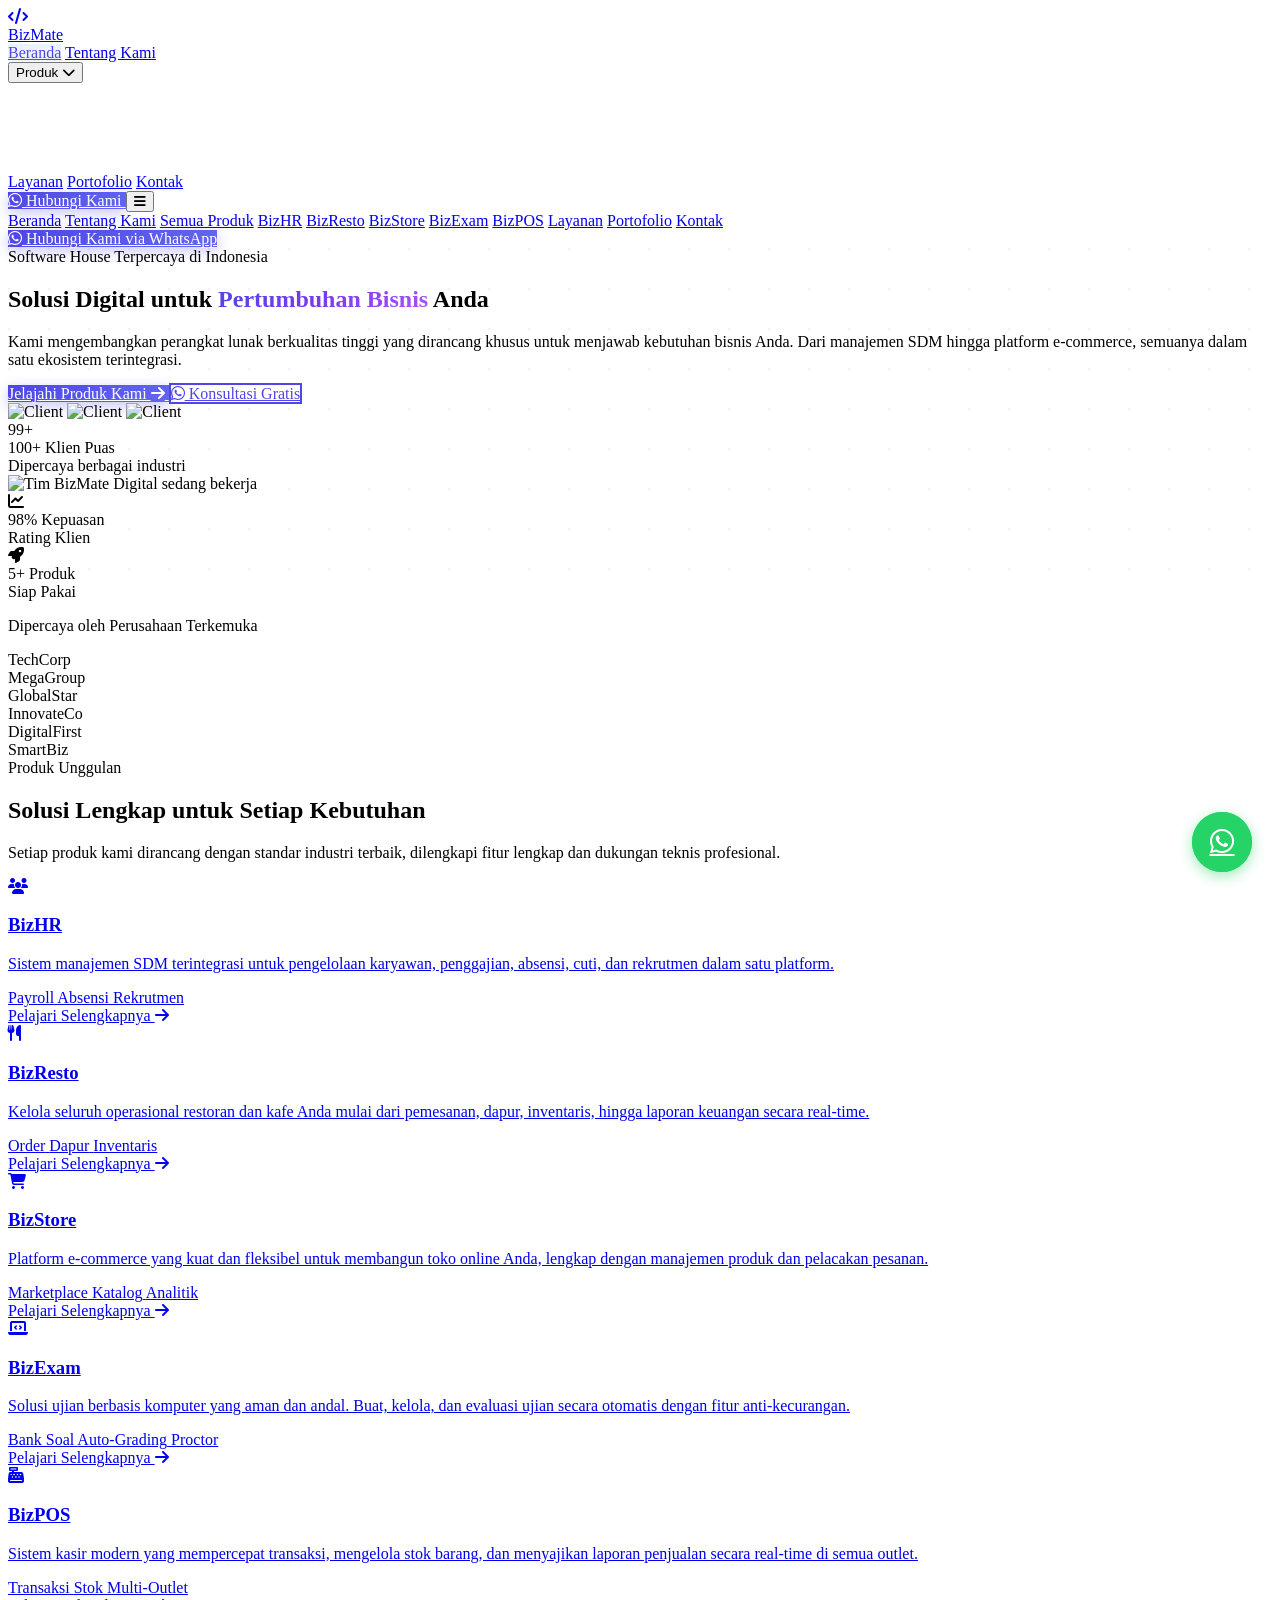
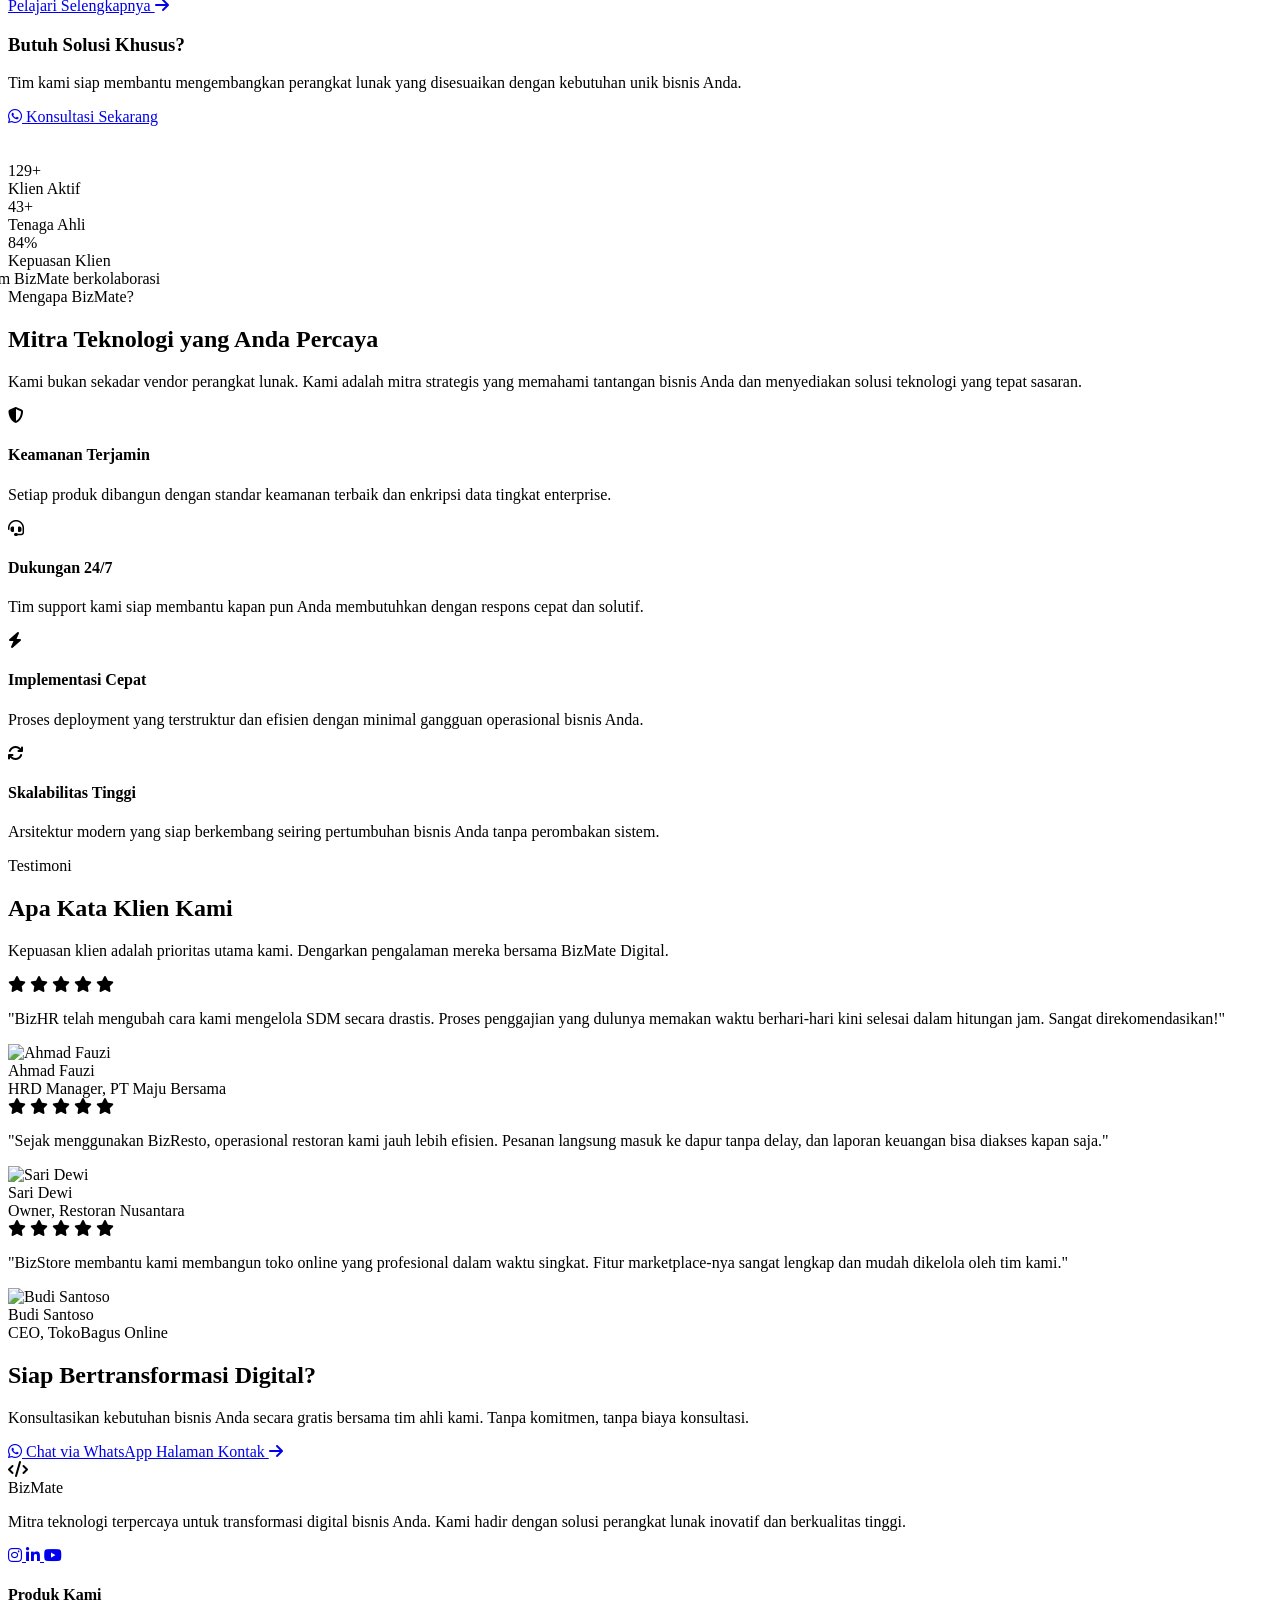
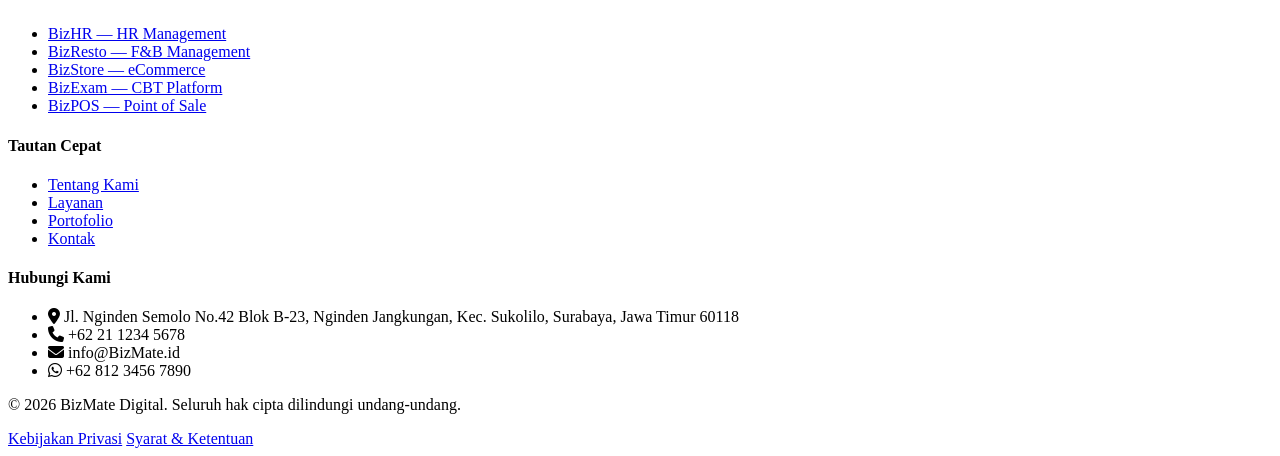
==== commit f0e73d5a: "last 03 mar" ====
--- a/index.html
+++ b/index.html
@@ -1,29 +1,33 @@
 <!DOCTYPE html>
 <html lang="id">
+
 <head>
     <meta charset="UTF-8">
     <meta name="viewport" content="width=device-width, initial-scale=1.0">
     <title>BizMate Digital | Solusi Perangkat Lunak Terdepan untuk Bisnis Anda</title>
-    <meta name="description" content="BizMate Digital adalah software house terpercaya yang menghadirkan solusi digital inovatif untuk HR, F&B, eCommerce, CBT, dan POS. Transformasi bisnis Anda bersama kami.">
+    <meta name="description"
+        content="BizMate Digital adalah software house terpercaya yang menghadirkan solusi digital inovatif untuk HR, F&B, eCommerce, CBT, dan POS. Transformasi bisnis Anda bersama kami.">
     <script src="https://cdn.tailwindcss.com"></script>
     <script>
-    tailwind.config = {
-        theme: {
-            extend: {
-                fontFamily: { sans: ['Inter', 'sans-serif'] },
-                colors: {
-                    primary: { 50:'#eef2ff',100:'#e0e7ff',200:'#c7d2fe',300:'#a5b4fc',400:'#818cf8',500:'#6366f1',600:'#4f46e5',700:'#4338ca',800:'#3730a3',900:'#312e81' }
+        tailwind.config = {
+            theme: {
+                extend: {
+                    fontFamily: { sans: ['Inter', 'sans-serif'] },
+                    colors: {
+                        primary: { 50: '#eef2ff', 100: '#e0e7ff', 200: '#c7d2fe', 300: '#a5b4fc', 400: '#818cf8', 500: '#6366f1', 600: '#4f46e5', 700: '#4338ca', 800: '#3730a3', 900: '#312e81' }
+                    }
                 }
             }
         }
-    }
     </script>
     <link rel="preconnect" href="https://fonts.googleapis.com">
     <link rel="preconnect" href="https://fonts.gstatic.com" crossorigin>
-    <link href="https://fonts.googleapis.com/css2?family=Inter:wght@300;400;500;600;700;800;900&display=swap" rel="stylesheet">
+    <link href="https://fonts.googleapis.com/css2?family=Inter:wght@300;400;500;600;700;800;900&display=swap"
+        rel="stylesheet">
     <link rel="stylesheet" href="https://cdnjs.cloudflare.com/ajax/libs/font-awesome/6.5.1/css/all.min.css">
     <link rel="stylesheet" href="css/custom.css">
 </head>
+
 <body class="font-sans antialiased bg-white text-slate-700">
 
     <!-- Scroll Progress -->
@@ -33,23 +37,31 @@
     <nav class="navbar fixed w-full top-0 z-50 bg-white/80 backdrop-blur-md border-b border-slate-200/60">
         <div class="max-w-7xl mx-auto px-4 sm:px-6 lg:px-8">
             <div class="flex items-center justify-between h-20">
-                <a href="index.html" class="flex items-center space-x-3">
-                    <div class="w-10 h-10 bg-gradient-to-br from-primary-600 to-primary-800 rounded-xl flex items-center justify-center shadow-lg shadow-primary-500/20">
+                <a href="/" class="flex items-center space-x-3">
+                    <div
+                        class="w-10 h-10 bg-gradient-to-br from-primary-600 to-primary-800 rounded-xl flex items-center justify-center shadow-lg shadow-primary-500/20">
                         <i class="fas fa-code text-white text-lg"></i>
                     </div>
                     <span class="text-xl font-bold text-slate-800">Biz<span class="text-primary-600">Mate</span></span>
                 </a>
 
                 <div class="hidden lg:flex items-center space-x-1">
-                    <a href="index.html" class="nav-link active px-4 py-2 rounded-lg text-sm font-medium transition-all">Beranda</a>
-                    <a href="tentang-kami.html" class="nav-link px-4 py-2 rounded-lg text-sm font-medium text-slate-600 hover:text-primary-600 hover:bg-primary-50 transition-all">Tentang Kami</a>
+                    <a href="/"
+                        class="nav-link active px-4 py-2 rounded-lg text-sm font-medium transition-all">Beranda</a>
+                    <a href="/tentang-kami"
+                        class="nav-link px-4 py-2 rounded-lg text-sm font-medium text-slate-600 hover:text-primary-600 hover:bg-primary-50 transition-all">Tentang
+                        Kami</a>
                     <div class="dropdown relative">
-                        <button class="nav-link px-4 py-2 rounded-lg text-sm font-medium text-slate-600 hover:text-primary-600 hover:bg-primary-50 transition-all flex items-center">
+                        <button
+                            class="nav-link px-4 py-2 rounded-lg text-sm font-medium text-slate-600 hover:text-primary-600 hover:bg-primary-50 transition-all flex items-center">
                             Produk <i class="fas fa-chevron-down ml-1.5 text-[10px]"></i>
                         </button>
-                        <div class="dropdown-menu absolute top-full left-0 mt-1 w-72 bg-white rounded-2xl shadow-2xl border border-slate-100 p-2">
-                            <a href="produk.html" class="flex items-center space-x-3 px-4 py-3 rounded-xl hover:bg-primary-50 transition-all group">
-                                <div class="w-9 h-9 bg-primary-100 rounded-lg flex items-center justify-center group-hover:bg-primary-200 transition-all">
+                        <div
+                            class="dropdown-menu absolute top-full left-0 mt-1 w-72 bg-white rounded-2xl shadow-2xl border border-slate-100 p-2">
+                            <a href="/produk"
+                                class="flex items-center space-x-3 px-4 py-3 rounded-xl hover:bg-primary-50 transition-all group">
+                                <div
+                                    class="w-9 h-9 bg-primary-100 rounded-lg flex items-center justify-center group-hover:bg-primary-200 transition-all">
                                     <i class="fas fa-th-large text-primary-600 text-sm"></i>
                                 </div>
                                 <div>
@@ -58,35 +70,45 @@
                                 </div>
                             </a>
                             <hr class="my-1.5 border-slate-100">
-                            <a href="produk-hr.html" class="flex items-center space-x-3 px-4 py-2.5 rounded-xl hover:bg-primary-50 transition-all">
+                            <a href="/produk-hr"
+                                class="flex items-center space-x-3 px-4 py-2.5 rounded-xl hover:bg-primary-50 transition-all">
                                 <i class="fas fa-users text-primary-500 w-5 text-center"></i>
-                                <span class="text-sm text-slate-600">BizHR &mdash; HR Management</span>
+                                <span class="text-sm text-slate-600">BizMateHR &mdash; HR Management</span>
                             </a>
-                            <a href="produk-fnb.html" class="flex items-center space-x-3 px-4 py-2.5 rounded-xl hover:bg-primary-50 transition-all">
+                            <a href="/produk-fnb"
+                                class="flex items-center space-x-3 px-4 py-2.5 rounded-xl hover:bg-primary-50 transition-all">
                                 <i class="fas fa-utensils text-primary-500 w-5 text-center"></i>
-                                <span class="text-sm text-slate-600">BizResto &mdash; F&B Management</span>
+                                <span class="text-sm text-slate-600">BizMateResto &mdash; F&B Management</span>
                             </a>
-                            <a href="produk-ecommerce.html" class="flex items-center space-x-3 px-4 py-2.5 rounded-xl hover:bg-primary-50 transition-all">
+                            <a href="/produk-ecommerce"
+                                class="flex items-center space-x-3 px-4 py-2.5 rounded-xl hover:bg-primary-50 transition-all">
                                 <i class="fas fa-shopping-cart text-primary-500 w-5 text-center"></i>
-                                <span class="text-sm text-slate-600">BizStore &mdash; eCommerce</span>
+                                <span class="text-sm text-slate-600">BizMateStore &mdash; eCommerce</span>
                             </a>
-                            <a href="produk-cbt.html" class="flex items-center space-x-3 px-4 py-2.5 rounded-xl hover:bg-primary-50 transition-all">
+                            <a href="/produk-cbt"
+                                class="flex items-center space-x-3 px-4 py-2.5 rounded-xl hover:bg-primary-50 transition-all">
                                 <i class="fas fa-laptop-code text-primary-500 w-5 text-center"></i>
-                                <span class="text-sm text-slate-600">BizExam &mdash; CBT Platform</span>
+                                <span class="text-sm text-slate-600">BizMateExam &mdash; CBT Platform</span>
                             </a>
-                            <a href="produk-pos.html" class="flex items-center space-x-3 px-4 py-2.5 rounded-xl hover:bg-primary-50 transition-all">
+                            <a href="/produk-pos"
+                                class="flex items-center space-x-3 px-4 py-2.5 rounded-xl hover:bg-primary-50 transition-all">
                                 <i class="fas fa-cash-register text-primary-500 w-5 text-center"></i>
-                                <span class="text-sm text-slate-600">BizPOS &mdash; Point of Sale</span>
+                                <span class="text-sm text-slate-600">BizMatePOS &mdash; Point of Sale</span>
                             </a>
                         </div>
                     </div>
-                    <a href="layanan.html" class="nav-link px-4 py-2 rounded-lg text-sm font-medium text-slate-600 hover:text-primary-600 hover:bg-primary-50 transition-all">Layanan</a>
-                    <a href="portofolio.html" class="nav-link px-4 py-2 rounded-lg text-sm font-medium text-slate-600 hover:text-primary-600 hover:bg-primary-50 transition-all">Portofolio</a>
-                    <a href="kontak.html" class="nav-link px-4 py-2 rounded-lg text-sm font-medium text-slate-600 hover:text-primary-600 hover:bg-primary-50 transition-all">Kontak</a>
+                    <a href="/layanan"
+                        class="nav-link px-4 py-2 rounded-lg text-sm font-medium text-slate-600 hover:text-primary-600 hover:bg-primary-50 transition-all">Layanan</a>
+                    <a href="/portofolio"
+                        class="nav-link px-4 py-2 rounded-lg text-sm font-medium text-slate-600 hover:text-primary-600 hover:bg-primary-50 transition-all">Portofolio</a>
+                    <a href="/kontak"
+                        class="nav-link px-4 py-2 rounded-lg text-sm font-medium text-slate-600 hover:text-primary-600 hover:bg-primary-50 transition-all">Kontak</a>
                 </div>
 
                 <div class="flex items-center space-x-4">
-                    <a href="https://wa.me/6281234567890?text=Halo%20BizMate%2C%20saya%20tertarik%20dengan%20produk%20Anda" target="_blank" class="hidden lg:inline-flex items-center px-5 py-2.5 btn-primary text-sm font-semibold rounded-xl">
+                    <a href="https://wa.me/6281234567890?text=Halo%20BizMate%2C%20saya%20tertarik%20dengan%20produk%20Anda"
+                        target="_blank"
+                        class="hidden lg:inline-flex items-center px-5 py-2.5 btn-primary text-sm font-semibold rounded-xl">
                         <i class="fab fa-whatsapp mr-2 text-lg"></i> Hubungi Kami
                     </a>
                     <button id="mobile-menu-btn" class="lg:hidden p-2 rounded-lg hover:bg-slate-100 transition-all">
@@ -99,19 +121,33 @@
         <!-- Mobile Menu -->
         <div id="mobile-menu" class="hidden lg:hidden bg-white border-t border-slate-100 px-4 pb-6">
             <div class="py-3 space-y-1">
-                <a href="index.html" class="block px-4 py-3 rounded-xl text-sm font-medium text-primary-600 bg-primary-50">Beranda</a>
-                <a href="tentang-kami.html" class="block px-4 py-3 rounded-xl text-sm font-medium text-slate-600 hover:bg-slate-50">Tentang Kami</a>
-                <a href="produk.html" class="block px-4 py-3 rounded-xl text-sm font-medium text-slate-600 hover:bg-slate-50">Semua Produk</a>
-                <a href="produk-hr.html" class="block px-4 py-3 rounded-xl text-sm text-slate-500 hover:bg-slate-50 pl-8">BizHR</a>
-                <a href="produk-fnb.html" class="block px-4 py-3 rounded-xl text-sm text-slate-500 hover:bg-slate-50 pl-8">BizResto</a>
-                <a href="produk-ecommerce.html" class="block px-4 py-3 rounded-xl text-sm text-slate-500 hover:bg-slate-50 pl-8">BizStore</a>
-                <a href="produk-cbt.html" class="block px-4 py-3 rounded-xl text-sm text-slate-500 hover:bg-slate-50 pl-8">BizExam</a>
-                <a href="produk-pos.html" class="block px-4 py-3 rounded-xl text-sm text-slate-500 hover:bg-slate-50 pl-8">BizPOS</a>
-                <a href="layanan.html" class="block px-4 py-3 rounded-xl text-sm font-medium text-slate-600 hover:bg-slate-50">Layanan</a>
-                <a href="portofolio.html" class="block px-4 py-3 rounded-xl text-sm font-medium text-slate-600 hover:bg-slate-50">Portofolio</a>
-                <a href="kontak.html" class="block px-4 py-3 rounded-xl text-sm font-medium text-slate-600 hover:bg-slate-50">Kontak</a>
-            </div>
-            <a href="https://wa.me/6281234567890?text=Halo%20BizMate%2C%20saya%20tertarik%20dengan%20produk%20Anda" target="_blank" class="block text-center px-5 py-3 btn-primary text-sm font-semibold rounded-xl mt-2">
+                <a href="/"
+                    class="block px-4 py-3 rounded-xl text-sm font-medium text-primary-600 bg-primary-50">Beranda</a>
+                <a href="/tentang-kami"
+                    class="block px-4 py-3 rounded-xl text-sm font-medium text-slate-600 hover:bg-slate-50">Tentang
+                    Kami</a>
+                <a href="/produk"
+                    class="block px-4 py-3 rounded-xl text-sm font-medium text-slate-600 hover:bg-slate-50">Semua
+                    Produk</a>
+                <a href="/produk-hr"
+                    class="block px-4 py-3 rounded-xl text-sm text-slate-500 hover:bg-slate-50 pl-8">BizHR</a>
+                <a href="/produk-fnb"
+                    class="block px-4 py-3 rounded-xl text-sm text-slate-500 hover:bg-slate-50 pl-8">BizResto</a>
+                <a href="/produk-ecommerce"
+                    class="block px-4 py-3 rounded-xl text-sm text-slate-500 hover:bg-slate-50 pl-8">BizStore</a>
+                <a href="/produk-cbt"
+                    class="block px-4 py-3 rounded-xl text-sm text-slate-500 hover:bg-slate-50 pl-8">BizExam</a>
+                <a href="/produk-pos"
+                    class="block px-4 py-3 rounded-xl text-sm text-slate-500 hover:bg-slate-50 pl-8">BizPOS</a>
+                <a href="/layanan"
+                    class="block px-4 py-3 rounded-xl text-sm font-medium text-slate-600 hover:bg-slate-50">Layanan</a>
+                <a href="/portofolio"
+                    class="block px-4 py-3 rounded-xl text-sm font-medium text-slate-600 hover:bg-slate-50">Portofolio</a>
+                <a href="/kontak"
+                    class="block px-4 py-3 rounded-xl text-sm font-medium text-slate-600 hover:bg-slate-50">Kontak</a>
+            </div>
+            <a href="https://wa.me/6281234567890?text=Halo%20BizMate%2C%20saya%20tertarik%20dengan%20produk%20Anda"
+                target="_blank" class="block text-center px-5 py-3 btn-primary text-sm font-semibold rounded-xl mt-2">
                 <i class="fab fa-whatsapp mr-2"></i> Hubungi Kami via WhatsApp
             </a>
         </div>
@@ -135,23 +171,33 @@
                         Anda
                     </h1>
                     <p class="text-lg text-slate-500 leading-relaxed mb-10 max-w-xl">
-                        Kami mengembangkan perangkat lunak berkualitas tinggi yang dirancang khusus untuk menjawab kebutuhan bisnis Anda. Dari manajemen SDM hingga platform e-commerce, semuanya dalam satu ekosistem terintegrasi.
+                        Kami mengembangkan perangkat lunak berkualitas tinggi yang dirancang khusus untuk menjawab
+                        kebutuhan bisnis Anda. Dari manajemen SDM hingga platform e-commerce, semuanya dalam satu
+                        ekosistem terintegrasi.
                     </p>
                     <div class="flex flex-col sm:flex-row gap-4">
-                        <a href="produk.html" class="inline-flex items-center justify-center px-8 py-4 btn-primary text-base font-semibold rounded-2xl">
+                        <a href="/produk"
+                            class="inline-flex items-center justify-center px-8 py-4 btn-primary text-base font-semibold rounded-2xl">
                             Jelajahi Produk Kami
                             <i class="fas fa-arrow-right ml-2"></i>
                         </a>
-                        <a href="https://wa.me/6281234567890?text=Halo%20BizMate%2C%20saya%20ingin%20konsultasi%20mengenai%20solusi%20digital" target="_blank" class="inline-flex items-center justify-center px-8 py-4 btn-outline text-base font-semibold rounded-2xl">
+                        <a href="https://wa.me/6281234567890?text=Halo%20BizMate%2C%20saya%20ingin%20konsultasi%20mengenai%20solusi%20digital"
+                            target="_blank"
+                            class="inline-flex items-center justify-center px-8 py-4 btn-outline text-base font-semibold rounded-2xl">
                             <i class="fab fa-whatsapp mr-2 text-lg"></i> Konsultasi Gratis
                         </a>
                     </div>
                     <div class="flex items-center gap-8 mt-12">
                         <div class="flex -space-x-3">
-                            <img src="https://images.unsplash.com/photo-1507003211169-0a1dd7228f2d?w=100&h=100&fit=crop&crop=face" class="w-10 h-10 rounded-full border-2 border-white object-cover" alt="Client">
-                            <img src="https://images.unsplash.com/photo-1494790108377-be9c29b29330?w=100&h=100&fit=crop&crop=face" class="w-10 h-10 rounded-full border-2 border-white object-cover" alt="Client">
-                            <img src="https://images.unsplash.com/photo-1472099645785-5658abf4ff4e?w=100&h=100&fit=crop&crop=face" class="w-10 h-10 rounded-full border-2 border-white object-cover" alt="Client">
-                            <div class="w-10 h-10 rounded-full border-2 border-white bg-primary-100 flex items-center justify-center text-xs font-bold text-primary-600">99+</div>
+                            <img src="https://images.unsplash.com/photo-1507003211169-0a1dd7228f2d?w=100&h=100&fit=crop&crop=face"
+                                class="w-10 h-10 rounded-full border-2 border-white object-cover" alt="Client">
+                            <img src="https://images.unsplash.com/photo-1494790108377-be9c29b29330?w=100&h=100&fit=crop&crop=face"
+                                class="w-10 h-10 rounded-full border-2 border-white object-cover" alt="Client">
+                            <img src="https://images.unsplash.com/photo-1472099645785-5658abf4ff4e?w=100&h=100&fit=crop&crop=face"
+                                class="w-10 h-10 rounded-full border-2 border-white object-cover" alt="Client">
+                            <div
+                                class="w-10 h-10 rounded-full border-2 border-white bg-primary-100 flex items-center justify-center text-xs font-bold text-primary-600">
+                                99+</div>
                         </div>
                         <div>
                             <div class="text-sm font-semibold text-slate-800">100+ Klien Puas</div>
@@ -162,8 +208,10 @@
 
                 <div class="animate-on-scroll stagger-2 relative">
                     <div class="relative">
-                        <img src="https://images.unsplash.com/photo-1551434678-e076c223a692?w=800&h=600&fit=crop" alt="Tim BizMate Digital sedang bekerja" class="rounded-3xl shadow-2xl w-full object-cover">
-                        <div class="absolute -bottom-6 -left-6 bg-white rounded-2xl p-4 shadow-xl border border-slate-100">
+                        <img src="https://images.unsplash.com/photo-1551434678-e076c223a692?w=800&h=600&fit=crop"
+                            alt="Tim BizMate Digital sedang bekerja" class="rounded-3xl shadow-2xl w-full object-cover">
+                        <div
+                            class="absolute -bottom-6 -left-6 bg-white rounded-2xl p-4 shadow-xl border border-slate-100">
                             <div class="flex items-center space-x-3">
                                 <div class="w-12 h-12 bg-green-100 rounded-xl flex items-center justify-center">
                                     <i class="fas fa-chart-line text-green-600 text-xl"></i>
@@ -174,7 +222,8 @@
                                 </div>
                             </div>
                         </div>
-                        <div class="absolute -top-4 -right-4 bg-white rounded-2xl p-4 shadow-xl border border-slate-100">
+                        <div
+                            class="absolute -top-4 -right-4 bg-white rounded-2xl p-4 shadow-xl border border-slate-100">
                             <div class="flex items-center space-x-3">
                                 <div class="w-12 h-12 bg-primary-100 rounded-xl flex items-center justify-center">
                                     <i class="fas fa-rocket text-primary-600 text-xl"></i>
@@ -194,7 +243,8 @@
     <!-- ===== TRUSTED BY ===== -->
     <section class="py-16 bg-slate-50/50 border-y border-slate-100">
         <div class="max-w-7xl mx-auto px-4 sm:px-6 lg:px-8">
-            <p class="text-center text-sm font-medium text-slate-400 mb-8 uppercase tracking-wider">Dipercaya oleh Perusahaan Terkemuka</p>
+            <p class="text-center text-sm font-medium text-slate-400 mb-8 uppercase tracking-wider">Dipercaya oleh
+                Perusahaan Terkemuka</p>
             <div class="flex flex-wrap items-center justify-center gap-x-12 gap-y-6 opacity-50 grayscale">
                 <div class="text-2xl font-bold text-slate-400">TechCorp</div>
                 <div class="text-2xl font-bold text-slate-400">MegaGroup</div>
@@ -210,102 +260,132 @@
     <section class="py-24 bg-white" id="produk">
         <div class="max-w-7xl mx-auto px-4 sm:px-6 lg:px-8">
             <div class="text-center mb-16 animate-on-scroll">
-                <span class="inline-block px-4 py-1.5 bg-primary-100 text-primary-700 text-sm font-semibold rounded-full mb-4">Produk Unggulan</span>
-                <h2 class="text-3xl sm:text-4xl font-extrabold text-slate-900 mb-4">Solusi Lengkap untuk Setiap Kebutuhan</h2>
-                <p class="text-lg text-slate-500 max-w-2xl mx-auto">Setiap produk kami dirancang dengan standar industri terbaik, dilengkapi fitur lengkap dan dukungan teknis profesional.</p>
+                <span
+                    class="inline-block px-4 py-1.5 bg-primary-100 text-primary-700 text-sm font-semibold rounded-full mb-4">Produk
+                    Unggulan</span>
+                <h2 class="text-3xl sm:text-4xl font-extrabold text-slate-900 mb-4">Solusi Lengkap untuk Setiap
+                    Kebutuhan</h2>
+                <p class="text-lg text-slate-500 max-w-2xl mx-auto">Setiap produk kami dirancang dengan standar industri
+                    terbaik, dilengkapi fitur lengkap dan dukungan teknis profesional.</p>
             </div>
 
             <div class="grid md:grid-cols-2 lg:grid-cols-3 gap-8">
                 <!-- BizHR -->
-                <a href="produk-hr.html" class="product-card animate-on-scroll stagger-1 bg-white rounded-2xl border border-slate-200 hover:border-primary-200 p-8 group">
+                <a href="/produk-hr"
+                    class="product-card animate-on-scroll stagger-1 bg-white rounded-2xl border border-slate-200 hover:border-primary-200 p-8 group">
                     <div class="product-icon w-16 h-16 bg-blue-100 rounded-2xl flex items-center justify-center mb-6">
                         <i class="fas fa-users text-blue-600 text-2xl"></i>
                     </div>
-                    <h3 class="text-xl font-bold text-slate-800 mb-3 group-hover:text-primary-600 transition-colors">BizHR</h3>
-                    <p class="text-sm text-slate-500 leading-relaxed mb-6">Sistem manajemen SDM terintegrasi untuk pengelolaan karyawan, penggajian, absensi, cuti, dan rekrutmen dalam satu platform.</p>
+                    <h3 class="text-xl font-bold text-slate-800 mb-3 group-hover:text-primary-600 transition-colors">
+                        BizHR</h3>
+                    <p class="text-sm text-slate-500 leading-relaxed mb-6">Sistem manajemen SDM terintegrasi untuk
+                        pengelolaan karyawan, penggajian, absensi, cuti, dan rekrutmen dalam satu platform.</p>
                     <div class="flex flex-wrap gap-2 mb-6">
                         <span class="px-3 py-1 bg-slate-100 text-slate-500 text-xs rounded-full">Payroll</span>
                         <span class="px-3 py-1 bg-slate-100 text-slate-500 text-xs rounded-full">Absensi</span>
                         <span class="px-3 py-1 bg-slate-100 text-slate-500 text-xs rounded-full">Rekrutmen</span>
                     </div>
                     <span class="inline-flex items-center text-sm font-semibold text-primary-600">
-                        Pelajari Selengkapnya <i class="fas fa-arrow-right ml-2 text-xs group-hover:translate-x-1 transition-transform"></i>
+                        Pelajari Selengkapnya <i
+                            class="fas fa-arrow-right ml-2 text-xs group-hover:translate-x-1 transition-transform"></i>
                     </span>
                 </a>
 
                 <!-- BizResto -->
-                <a href="produk-fnb.html" class="product-card animate-on-scroll stagger-2 bg-white rounded-2xl border border-slate-200 hover:border-primary-200 p-8 group">
+                <a href="/produk-fnb"
+                    class="product-card animate-on-scroll stagger-2 bg-white rounded-2xl border border-slate-200 hover:border-primary-200 p-8 group">
                     <div class="product-icon w-16 h-16 bg-orange-100 rounded-2xl flex items-center justify-center mb-6">
                         <i class="fas fa-utensils text-orange-600 text-2xl"></i>
                     </div>
-                    <h3 class="text-xl font-bold text-slate-800 mb-3 group-hover:text-primary-600 transition-colors">BizResto</h3>
-                    <p class="text-sm text-slate-500 leading-relaxed mb-6">Kelola seluruh operasional restoran dan kafe Anda mulai dari pemesanan, dapur, inventaris, hingga laporan keuangan secara real-time.</p>
+                    <h3 class="text-xl font-bold text-slate-800 mb-3 group-hover:text-primary-600 transition-colors">
+                        BizResto</h3>
+                    <p class="text-sm text-slate-500 leading-relaxed mb-6">Kelola seluruh operasional restoran dan kafe
+                        Anda mulai dari pemesanan, dapur, inventaris, hingga laporan keuangan secara real-time.</p>
                     <div class="flex flex-wrap gap-2 mb-6">
                         <span class="px-3 py-1 bg-slate-100 text-slate-500 text-xs rounded-full">Order</span>
                         <span class="px-3 py-1 bg-slate-100 text-slate-500 text-xs rounded-full">Dapur</span>
                         <span class="px-3 py-1 bg-slate-100 text-slate-500 text-xs rounded-full">Inventaris</span>
                     </div>
                     <span class="inline-flex items-center text-sm font-semibold text-primary-600">
-                        Pelajari Selengkapnya <i class="fas fa-arrow-right ml-2 text-xs group-hover:translate-x-1 transition-transform"></i>
+                        Pelajari Selengkapnya <i
+                            class="fas fa-arrow-right ml-2 text-xs group-hover:translate-x-1 transition-transform"></i>
                     </span>
                 </a>
 
                 <!-- BizStore -->
-                <a href="produk-ecommerce.html" class="product-card animate-on-scroll stagger-3 bg-white rounded-2xl border border-slate-200 hover:border-primary-200 p-8 group">
-                    <div class="product-icon w-16 h-16 bg-emerald-100 rounded-2xl flex items-center justify-center mb-6">
+                <a href="/produk-ecommerce"
+                    class="product-card animate-on-scroll stagger-3 bg-white rounded-2xl border border-slate-200 hover:border-primary-200 p-8 group">
+                    <div
+                        class="product-icon w-16 h-16 bg-emerald-100 rounded-2xl flex items-center justify-center mb-6">
                         <i class="fas fa-shopping-cart text-emerald-600 text-2xl"></i>
                     </div>
-                    <h3 class="text-xl font-bold text-slate-800 mb-3 group-hover:text-primary-600 transition-colors">BizStore</h3>
-                    <p class="text-sm text-slate-500 leading-relaxed mb-6">Platform e-commerce yang kuat dan fleksibel untuk membangun toko online Anda, lengkap dengan manajemen produk dan pelacakan pesanan.</p>
+                    <h3 class="text-xl font-bold text-slate-800 mb-3 group-hover:text-primary-600 transition-colors">
+                        BizStore</h3>
+                    <p class="text-sm text-slate-500 leading-relaxed mb-6">Platform e-commerce yang kuat dan fleksibel
+                        untuk membangun toko online Anda, lengkap dengan manajemen produk dan pelacakan pesanan.</p>
                     <div class="flex flex-wrap gap-2 mb-6">
                         <span class="px-3 py-1 bg-slate-100 text-slate-500 text-xs rounded-full">Marketplace</span>
                         <span class="px-3 py-1 bg-slate-100 text-slate-500 text-xs rounded-full">Katalog</span>
                         <span class="px-3 py-1 bg-slate-100 text-slate-500 text-xs rounded-full">Analitik</span>
                     </div>
                     <span class="inline-flex items-center text-sm font-semibold text-primary-600">
-                        Pelajari Selengkapnya <i class="fas fa-arrow-right ml-2 text-xs group-hover:translate-x-1 transition-transform"></i>
+                        Pelajari Selengkapnya <i
+                            class="fas fa-arrow-right ml-2 text-xs group-hover:translate-x-1 transition-transform"></i>
                     </span>
                 </a>
 
                 <!-- BizExam -->
-                <a href="produk-cbt.html" class="product-card animate-on-scroll stagger-4 bg-white rounded-2xl border border-slate-200 hover:border-primary-200 p-8 group">
+                <a href="/produk-cbt"
+                    class="product-card animate-on-scroll stagger-4 bg-white rounded-2xl border border-slate-200 hover:border-primary-200 p-8 group">
                     <div class="product-icon w-16 h-16 bg-purple-100 rounded-2xl flex items-center justify-center mb-6">
                         <i class="fas fa-laptop-code text-purple-600 text-2xl"></i>
                     </div>
-                    <h3 class="text-xl font-bold text-slate-800 mb-3 group-hover:text-primary-600 transition-colors">BizExam</h3>
-                    <p class="text-sm text-slate-500 leading-relaxed mb-6">Solusi ujian berbasis komputer yang aman dan andal. Buat, kelola, dan evaluasi ujian secara otomatis dengan fitur anti-kecurangan.</p>
+                    <h3 class="text-xl font-bold text-slate-800 mb-3 group-hover:text-primary-600 transition-colors">
+                        BizExam</h3>
+                    <p class="text-sm text-slate-500 leading-relaxed mb-6">Solusi ujian berbasis komputer yang aman dan
+                        andal. Buat, kelola, dan evaluasi ujian secara otomatis dengan fitur anti-kecurangan.</p>
                     <div class="flex flex-wrap gap-2 mb-6">
                         <span class="px-3 py-1 bg-slate-100 text-slate-500 text-xs rounded-full">Bank Soal</span>
                         <span class="px-3 py-1 bg-slate-100 text-slate-500 text-xs rounded-full">Auto-Grading</span>
                         <span class="px-3 py-1 bg-slate-100 text-slate-500 text-xs rounded-full">Proctor</span>
                     </div>
                     <span class="inline-flex items-center text-sm font-semibold text-primary-600">
-                        Pelajari Selengkapnya <i class="fas fa-arrow-right ml-2 text-xs group-hover:translate-x-1 transition-transform"></i>
+                        Pelajari Selengkapnya <i
+                            class="fas fa-arrow-right ml-2 text-xs group-hover:translate-x-1 transition-transform"></i>
                     </span>
                 </a>
 
                 <!-- BizPOS -->
-                <a href="produk-pos.html" class="product-card animate-on-scroll stagger-5 bg-white rounded-2xl border border-slate-200 hover:border-primary-200 p-8 group">
+                <a href="/produk-pos"
+                    class="product-card animate-on-scroll stagger-5 bg-white rounded-2xl border border-slate-200 hover:border-primary-200 p-8 group">
                     <div class="product-icon w-16 h-16 bg-rose-100 rounded-2xl flex items-center justify-center mb-6">
                         <i class="fas fa-cash-register text-rose-600 text-2xl"></i>
                     </div>
-                    <h3 class="text-xl font-bold text-slate-800 mb-3 group-hover:text-primary-600 transition-colors">BizPOS</h3>
-                    <p class="text-sm text-slate-500 leading-relaxed mb-6">Sistem kasir modern yang mempercepat transaksi, mengelola stok barang, dan menyajikan laporan penjualan secara real-time di semua outlet.</p>
+                    <h3 class="text-xl font-bold text-slate-800 mb-3 group-hover:text-primary-600 transition-colors">
+                        BizPOS</h3>
+                    <p class="text-sm text-slate-500 leading-relaxed mb-6">Sistem kasir modern yang mempercepat
+                        transaksi, mengelola stok barang, dan menyajikan laporan penjualan secara real-time di semua
+                        outlet.</p>
                     <div class="flex flex-wrap gap-2 mb-6">
                         <span class="px-3 py-1 bg-slate-100 text-slate-500 text-xs rounded-full">Transaksi</span>
                         <span class="px-3 py-1 bg-slate-100 text-slate-500 text-xs rounded-full">Stok</span>
                         <span class="px-3 py-1 bg-slate-100 text-slate-500 text-xs rounded-full">Multi-Outlet</span>
                     </div>
                     <span class="inline-flex items-center text-sm font-semibold text-primary-600">
-                        Pelajari Selengkapnya <i class="fas fa-arrow-right ml-2 text-xs group-hover:translate-x-1 transition-transform"></i>
+                        Pelajari Selengkapnya <i
+                            class="fas fa-arrow-right ml-2 text-xs group-hover:translate-x-1 transition-transform"></i>
                     </span>
                 </a>
 
                 <!-- CTA Card -->
-                <div class="animate-on-scroll stagger-6 bg-gradient-to-br from-primary-600 to-primary-800 rounded-2xl p-8 flex flex-col justify-center text-white">
+                <div
+                    class="animate-on-scroll stagger-6 bg-gradient-to-br from-primary-600 to-primary-800 rounded-2xl p-8 flex flex-col justify-center text-white">
                     <h3 class="text-2xl font-bold mb-4">Butuh Solusi Khusus?</h3>
-                    <p class="text-primary-100 text-sm leading-relaxed mb-6">Tim kami siap membantu mengembangkan perangkat lunak yang disesuaikan dengan kebutuhan unik bisnis Anda.</p>
-                    <a href="https://wa.me/6281234567890?text=Halo%20BizMate%2C%20saya%20ingin%20konsultasi%20mengenai%20solusi%20custom" target="_blank" class="inline-flex items-center justify-center px-6 py-3 bg-white text-primary-700 font-semibold rounded-xl hover:bg-primary-50 transition-all text-sm">
+                    <p class="text-primary-100 text-sm leading-relaxed mb-6">Tim kami siap membantu mengembangkan
+                        perangkat lunak yang disesuaikan dengan kebutuhan unik bisnis Anda.</p>
+                    <a href="https://wa.me/6281234567890?text=Halo%20BizMate%2C%20saya%20ingin%20konsultasi%20mengenai%20solusi%20custom"
+                        target="_blank"
+                        class="inline-flex items-center justify-center px-6 py-3 bg-white text-primary-700 font-semibold rounded-xl hover:bg-primary-50 transition-all text-sm">
                         <i class="fab fa-whatsapp mr-2 text-lg"></i> Konsultasi Sekarang
                     </a>
                 </div>
@@ -314,24 +394,31 @@
     </section>
 
     <!-- ===== STATS SECTION ===== -->
-    <section class="counter-section py-20 bg-gradient-to-br from-primary-600 via-primary-700 to-primary-900 relative overflow-hidden">
-        <div class="absolute inset-0 bg-[url('[data-uri]')] opacity-30"></div>
+    <section
+        class="counter-section py-20 bg-gradient-to-br from-primary-600 via-primary-700 to-primary-900 relative overflow-hidden">
+        <div
+            class="absolute inset-0 bg-[url('[data-uri]')] opacity-30">
+        </div>
         <div class="max-w-7xl mx-auto px-4 sm:px-6 lg:px-8 relative z-10">
             <div class="grid grid-cols-2 lg:grid-cols-4 gap-8 lg:gap-12">
                 <div class="text-center animate-on-scroll stagger-1">
-                    <div class="text-4xl sm:text-5xl font-extrabold text-white counter mb-2" data-counter="200" data-suffix="+">0</div>
+                    <div class="text-4xl sm:text-5xl font-extrabold text-white counter mb-2" data-counter="200"
+                        data-suffix="+">0</div>
                     <div class="text-primary-200 text-sm font-medium">Proyek Selesai</div>
                 </div>
                 <div class="text-center animate-on-scroll stagger-2">
-                    <div class="text-4xl sm:text-5xl font-extrabold text-white counter mb-2" data-counter="150" data-suffix="+">0</div>
+                    <div class="text-4xl sm:text-5xl font-extrabold text-white counter mb-2" data-counter="150"
+                        data-suffix="+">0</div>
                     <div class="text-primary-200 text-sm font-medium">Klien Aktif</div>
                 </div>
                 <div class="text-center animate-on-scroll stagger-3">
-                    <div class="text-4xl sm:text-5xl font-extrabold text-white counter mb-2" data-counter="50" data-suffix="+">0</div>
+                    <div class="text-4xl sm:text-5xl font-extrabold text-white counter mb-2" data-counter="50"
+                        data-suffix="+">0</div>
                     <div class="text-primary-200 text-sm font-medium">Tenaga Ahli</div>
                 </div>
                 <div class="text-center animate-on-scroll stagger-4">
-                    <div class="text-4xl sm:text-5xl font-extrabold text-white counter mb-2" data-counter="98" data-suffix="%">0</div>
+                    <div class="text-4xl sm:text-5xl font-extrabold text-white counter mb-2" data-counter="98"
+                        data-suffix="%">0</div>
                     <div class="text-primary-200 text-sm font-medium">Kepuasan Klien</div>
                 </div>
             </div>
@@ -343,50 +430,64 @@
         <div class="max-w-7xl mx-auto px-4 sm:px-6 lg:px-8">
             <div class="grid lg:grid-cols-2 gap-16 items-center">
                 <div class="animate-on-scroll slide-left">
-                    <img src="https://images.unsplash.com/photo-1522071820081-009f0129c71c?w=700&h=500&fit=crop" alt="Tim BizMate berkolaborasi" class="rounded-3xl shadow-xl w-full object-cover">
+                    <img src="https://images.unsplash.com/photo-1522071820081-009f0129c71c?w=700&h=500&fit=crop"
+                        alt="Tim BizMate berkolaborasi" class="rounded-3xl shadow-xl w-full object-cover">
                 </div>
                 <div>
                     <div class="animate-on-scroll">
-                        <span class="inline-block px-4 py-1.5 bg-primary-100 text-primary-700 text-sm font-semibold rounded-full mb-4">Mengapa BizMate?</span>
-                        <h2 class="text-3xl sm:text-4xl font-extrabold text-slate-900 mb-6">Mitra Teknologi yang Anda Percaya</h2>
-                        <p class="text-slate-500 leading-relaxed mb-10">Kami bukan sekadar vendor perangkat lunak. Kami adalah mitra strategis yang memahami tantangan bisnis Anda dan menyediakan solusi teknologi yang tepat sasaran.</p>
+                        <span
+                            class="inline-block px-4 py-1.5 bg-primary-100 text-primary-700 text-sm font-semibold rounded-full mb-4">Mengapa
+                            BizMate?</span>
+                        <h2 class="text-3xl sm:text-4xl font-extrabold text-slate-900 mb-6">Mitra Teknologi yang Anda
+                            Percaya</h2>
+                        <p class="text-slate-500 leading-relaxed mb-10">Kami bukan sekadar vendor perangkat lunak. Kami
+                            adalah mitra strategis yang memahami tantangan bisnis Anda dan menyediakan solusi teknologi
+                            yang tepat sasaran.</p>
                     </div>
 
                     <div class="space-y-6">
                         <div class="animate-on-scroll stagger-1 flex items-start space-x-4 feature-item p-4 rounded-xl">
-                            <div class="flex-shrink-0 w-12 h-12 bg-primary-100 rounded-xl flex items-center justify-center">
+                            <div
+                                class="flex-shrink-0 w-12 h-12 bg-primary-100 rounded-xl flex items-center justify-center">
                                 <i class="fas fa-shield-halved text-primary-600 text-lg"></i>
                             </div>
                             <div>
                                 <h4 class="text-base font-bold text-slate-800 mb-1">Keamanan Terjamin</h4>
-                                <p class="text-sm text-slate-500">Setiap produk dibangun dengan standar keamanan terbaik dan enkripsi data tingkat enterprise.</p>
+                                <p class="text-sm text-slate-500">Setiap produk dibangun dengan standar keamanan terbaik
+                                    dan enkripsi data tingkat enterprise.</p>
                             </div>
                         </div>
                         <div class="animate-on-scroll stagger-2 flex items-start space-x-4 feature-item p-4 rounded-xl">
-                            <div class="flex-shrink-0 w-12 h-12 bg-green-100 rounded-xl flex items-center justify-center">
+                            <div
+                                class="flex-shrink-0 w-12 h-12 bg-green-100 rounded-xl flex items-center justify-center">
                                 <i class="fas fa-headset text-green-600 text-lg"></i>
                             </div>
                             <div>
                                 <h4 class="text-base font-bold text-slate-800 mb-1">Dukungan 24/7</h4>
-                                <p class="text-sm text-slate-500">Tim support kami siap membantu kapan pun Anda membutuhkan dengan respons cepat dan solutif.</p>
+                                <p class="text-sm text-slate-500">Tim support kami siap membantu kapan pun Anda
+                                    membutuhkan dengan respons cepat dan solutif.</p>
                             </div>
                         </div>
                         <div class="animate-on-scroll stagger-3 flex items-start space-x-4 feature-item p-4 rounded-xl">
-                            <div class="flex-shrink-0 w-12 h-12 bg-amber-100 rounded-xl flex items-center justify-center">
+                            <div
+                                class="flex-shrink-0 w-12 h-12 bg-amber-100 rounded-xl flex items-center justify-center">
                                 <i class="fas fa-bolt text-amber-600 text-lg"></i>
                             </div>
                             <div>
                                 <h4 class="text-base font-bold text-slate-800 mb-1">Implementasi Cepat</h4>
-                                <p class="text-sm text-slate-500">Proses deployment yang terstruktur dan efisien dengan minimal gangguan operasional bisnis Anda.</p>
+                                <p class="text-sm text-slate-500">Proses deployment yang terstruktur dan efisien dengan
+                                    minimal gangguan operasional bisnis Anda.</p>
                             </div>
                         </div>
                         <div class="animate-on-scroll stagger-4 flex items-start space-x-4 feature-item p-4 rounded-xl">
-                            <div class="flex-shrink-0 w-12 h-12 bg-purple-100 rounded-xl flex items-center justify-center">
+                            <div
+                                class="flex-shrink-0 w-12 h-12 bg-purple-100 rounded-xl flex items-center justify-center">
                                 <i class="fas fa-arrows-rotate text-purple-600 text-lg"></i>
                             </div>
                             <div>
                                 <h4 class="text-base font-bold text-slate-800 mb-1">Skalabilitas Tinggi</h4>
-                                <p class="text-sm text-slate-500">Arsitektur modern yang siap berkembang seiring pertumbuhan bisnis Anda tanpa perombakan sistem.</p>
+                                <p class="text-sm text-slate-500">Arsitektur modern yang siap berkembang seiring
+                                    pertumbuhan bisnis Anda tanpa perombakan sistem.</p>
                             </div>
                         </div>
                     </div>
@@ -399,13 +500,16 @@
     <section class="py-24 bg-slate-50">
         <div class="max-w-7xl mx-auto px-4 sm:px-6 lg:px-8">
             <div class="text-center mb-16 animate-on-scroll">
-                <span class="inline-block px-4 py-1.5 bg-primary-100 text-primary-700 text-sm font-semibold rounded-full mb-4">Testimoni</span>
+                <span
+                    class="inline-block px-4 py-1.5 bg-primary-100 text-primary-700 text-sm font-semibold rounded-full mb-4">Testimoni</span>
                 <h2 class="text-3xl sm:text-4xl font-extrabold text-slate-900 mb-4">Apa Kata Klien Kami</h2>
-                <p class="text-lg text-slate-500 max-w-2xl mx-auto">Kepuasan klien adalah prioritas utama kami. Dengarkan pengalaman mereka bersama BizMate Digital.</p>
+                <p class="text-lg text-slate-500 max-w-2xl mx-auto">Kepuasan klien adalah prioritas utama kami.
+                    Dengarkan pengalaman mereka bersama BizMate Digital.</p>
             </div>
 
             <div class="grid md:grid-cols-3 gap-8">
-                <div class="animate-on-scroll stagger-1 testimonial-card bg-white rounded-2xl p-8 border border-slate-200">
+                <div
+                    class="animate-on-scroll stagger-1 testimonial-card bg-white rounded-2xl p-8 border border-slate-200">
                     <div class="flex gap-1 mb-4">
                         <i class="fas fa-star text-amber-400 text-sm"></i>
                         <i class="fas fa-star text-amber-400 text-sm"></i>
@@ -413,9 +517,12 @@
                         <i class="fas fa-star text-amber-400 text-sm"></i>
                         <i class="fas fa-star text-amber-400 text-sm"></i>
                     </div>
-                    <p class="text-slate-600 text-sm leading-relaxed mb-6">"BizHR telah mengubah cara kami mengelola SDM secara drastis. Proses penggajian yang dulunya memakan waktu berhari-hari kini selesai dalam hitungan jam. Sangat direkomendasikan!"</p>
+                    <p class="text-slate-600 text-sm leading-relaxed mb-6">"BizHR telah mengubah cara kami mengelola SDM
+                        secara drastis. Proses penggajian yang dulunya memakan waktu berhari-hari kini selesai dalam
+                        hitungan jam. Sangat direkomendasikan!"</p>
                     <div class="flex items-center space-x-3">
-                        <img src="https://images.unsplash.com/photo-1560250097-0b93528c311a?w=100&h=100&fit=crop&crop=face" alt="Ahmad Fauzi" class="w-11 h-11 rounded-full object-cover">
+                        <img src="https://images.unsplash.com/photo-1560250097-0b93528c311a?w=100&h=100&fit=crop&crop=face"
+                            alt="Ahmad Fauzi" class="w-11 h-11 rounded-full object-cover">
                         <div>
                             <div class="text-sm font-semibold text-slate-800">Ahmad Fauzi</div>
                             <div class="text-xs text-slate-400">HRD Manager, PT Maju Bersama</div>
@@ -423,7 +530,8 @@
                     </div>
                 </div>
 
-                <div class="animate-on-scroll stagger-2 testimonial-card bg-white rounded-2xl p-8 border border-slate-200">
+                <div
+                    class="animate-on-scroll stagger-2 testimonial-card bg-white rounded-2xl p-8 border border-slate-200">
                     <div class="flex gap-1 mb-4">
                         <i class="fas fa-star text-amber-400 text-sm"></i>
                         <i class="fas fa-star text-amber-400 text-sm"></i>
@@ -431,9 +539,12 @@
                         <i class="fas fa-star text-amber-400 text-sm"></i>
                         <i class="fas fa-star text-amber-400 text-sm"></i>
                     </div>
-                    <p class="text-slate-600 text-sm leading-relaxed mb-6">"Sejak menggunakan BizResto, operasional restoran kami jauh lebih efisien. Pesanan langsung masuk ke dapur tanpa delay, dan laporan keuangan bisa diakses kapan saja."</p>
+                    <p class="text-slate-600 text-sm leading-relaxed mb-6">"Sejak menggunakan BizResto, operasional
+                        restoran kami jauh lebih efisien. Pesanan langsung masuk ke dapur tanpa delay, dan laporan
+                        keuangan bisa diakses kapan saja."</p>
                     <div class="flex items-center space-x-3">
-                        <img src="https://images.unsplash.com/photo-1573497019940-1c28c88b4f3e?w=100&h=100&fit=crop&crop=face" alt="Sari Dewi" class="w-11 h-11 rounded-full object-cover">
+                        <img src="https://images.unsplash.com/photo-1573497019940-1c28c88b4f3e?w=100&h=100&fit=crop&crop=face"
+                            alt="Sari Dewi" class="w-11 h-11 rounded-full object-cover">
                         <div>
                             <div class="text-sm font-semibold text-slate-800">Sari Dewi</div>
                             <div class="text-xs text-slate-400">Owner, Restoran Nusantara</div>
@@ -441,7 +552,8 @@
                     </div>
                 </div>
 
-                <div class="animate-on-scroll stagger-3 testimonial-card bg-white rounded-2xl p-8 border border-slate-200">
+                <div
+                    class="animate-on-scroll stagger-3 testimonial-card bg-white rounded-2xl p-8 border border-slate-200">
                     <div class="flex gap-1 mb-4">
                         <i class="fas fa-star text-amber-400 text-sm"></i>
                         <i class="fas fa-star text-amber-400 text-sm"></i>
@@ -449,9 +561,12 @@
                         <i class="fas fa-star text-amber-400 text-sm"></i>
                         <i class="fas fa-star text-amber-400 text-sm"></i>
                     </div>
-                    <p class="text-slate-600 text-sm leading-relaxed mb-6">"BizStore membantu kami membangun toko online yang profesional dalam waktu singkat. Fitur marketplace-nya sangat lengkap dan mudah dikelola oleh tim kami."</p>
+                    <p class="text-slate-600 text-sm leading-relaxed mb-6">"BizStore membantu kami membangun toko online
+                        yang profesional dalam waktu singkat. Fitur marketplace-nya sangat lengkap dan mudah dikelola
+                        oleh tim kami."</p>
                     <div class="flex items-center space-x-3">
-                        <img src="https://images.unsplash.com/photo-1472099645785-5658abf4ff4e?w=100&h=100&fit=crop&crop=face" alt="Budi Santoso" class="w-11 h-11 rounded-full object-cover">
+                        <img src="https://images.unsplash.com/photo-1472099645785-5658abf4ff4e?w=100&h=100&fit=crop&crop=face"
+                            alt="Budi Santoso" class="w-11 h-11 rounded-full object-cover">
                         <div>
                             <div class="text-sm font-semibold text-slate-800">Budi Santoso</div>
                             <div class="text-xs text-slate-400">CEO, TokoBagus Online</div>
@@ -465,17 +580,25 @@
     <!-- ===== CTA SECTION ===== -->
     <section class="py-24 bg-white">
         <div class="max-w-4xl mx-auto px-4 sm:px-6 lg:px-8 text-center">
-            <div class="animate-on-scroll bg-gradient-to-br from-primary-600 via-primary-700 to-primary-900 rounded-3xl p-12 sm:p-16 relative overflow-hidden">
-                <div class="absolute top-0 right-0 w-64 h-64 bg-white/5 rounded-full -translate-y-1/2 translate-x-1/2"></div>
-                <div class="absolute bottom-0 left-0 w-48 h-48 bg-white/5 rounded-full translate-y-1/2 -translate-x-1/2"></div>
+            <div
+                class="animate-on-scroll bg-gradient-to-br from-primary-600 via-primary-700 to-primary-900 rounded-3xl p-12 sm:p-16 relative overflow-hidden">
+                <div class="absolute top-0 right-0 w-64 h-64 bg-white/5 rounded-full -translate-y-1/2 translate-x-1/2">
+                </div>
+                <div
+                    class="absolute bottom-0 left-0 w-48 h-48 bg-white/5 rounded-full translate-y-1/2 -translate-x-1/2">
+                </div>
                 <div class="relative z-10">
                     <h2 class="text-3xl sm:text-4xl font-extrabold text-white mb-4">Siap Bertransformasi Digital?</h2>
-                    <p class="text-primary-100 text-lg mb-8 max-w-xl mx-auto">Konsultasikan kebutuhan bisnis Anda secara gratis bersama tim ahli kami. Tanpa komitmen, tanpa biaya konsultasi.</p>
+                    <p class="text-primary-100 text-lg mb-8 max-w-xl mx-auto">Konsultasikan kebutuhan bisnis Anda secara
+                        gratis bersama tim ahli kami. Tanpa komitmen, tanpa biaya konsultasi.</p>
                     <div class="flex flex-col sm:flex-row gap-4 justify-center">
-                        <a href="https://wa.me/6281234567890?text=Halo%20BizMate%2C%20saya%20ingin%20konsultasi%20mengenai%20solusi%20digital%20untuk%20bisnis%20saya" target="_blank" class="inline-flex items-center justify-center px-8 py-4 bg-white text-primary-700 font-bold rounded-2xl hover:bg-primary-50 transition-all text-base shadow-xl">
+                        <a href="https://wa.me/6281234567890?text=Halo%20BizMate%2C%20saya%20ingin%20konsultasi%20mengenai%20solusi%20digital%20untuk%20bisnis%20saya"
+                            target="_blank"
+                            class="inline-flex items-center justify-center px-8 py-4 bg-white text-primary-700 font-bold rounded-2xl hover:bg-primary-50 transition-all text-base shadow-xl">
                             <i class="fab fa-whatsapp mr-2 text-xl"></i> Chat via WhatsApp
                         </a>
-                        <a href="kontak.html" class="inline-flex items-center justify-center px-8 py-4 border-2 border-white/30 text-white font-semibold rounded-2xl hover:bg-white/10 transition-all text-base">
+                        <a href="/kontak"
+                            class="inline-flex items-center justify-center px-8 py-4 border-2 border-white/30 text-white font-semibold rounded-2xl hover:bg-white/10 transition-all text-base">
                             Halaman Kontak <i class="fas fa-arrow-right ml-2"></i>
                         </a>
                     </div>
@@ -490,20 +613,26 @@
             <div class="grid grid-cols-1 md:grid-cols-2 lg:grid-cols-4 gap-12">
                 <div>
                     <div class="flex items-center space-x-3 mb-6">
-                        <div class="w-10 h-10 bg-gradient-to-br from-primary-500 to-primary-700 rounded-xl flex items-center justify-center">
+                        <div
+                            class="w-10 h-10 bg-gradient-to-br from-primary-500 to-primary-700 rounded-xl flex items-center justify-center">
                             <i class="fas fa-code text-white"></i>
                         </div>
                         <span class="text-xl font-bold text-white">Biz<span class="text-primary-400">Mate</span></span>
                     </div>
-                    <p class="text-sm leading-relaxed mb-6 text-slate-400">Mitra teknologi terpercaya untuk transformasi digital bisnis Anda. Kami hadir dengan solusi perangkat lunak inovatif dan berkualitas tinggi.</p>
+                    <p class="text-sm leading-relaxed mb-6 text-slate-400">Mitra teknologi terpercaya untuk transformasi
+                        digital bisnis Anda. Kami hadir dengan solusi perangkat lunak inovatif dan berkualitas tinggi.
+                    </p>
                     <div class="flex space-x-3">
-                        <a href="#" class="w-10 h-10 bg-slate-800 rounded-lg flex items-center justify-center hover:bg-primary-600 transition-all text-slate-400 hover:text-white">
+                        <a href="#"
+                            class="w-10 h-10 bg-slate-800 rounded-lg flex items-center justify-center hover:bg-primary-600 transition-all text-slate-400 hover:text-white">
                             <i class="fab fa-instagram"></i>
                         </a>
-                        <a href="#" class="w-10 h-10 bg-slate-800 rounded-lg flex items-center justify-center hover:bg-primary-600 transition-all text-slate-400 hover:text-white">
+                        <a href="#"
+                            class="w-10 h-10 bg-slate-800 rounded-lg flex items-center justify-center hover:bg-primary-600 transition-all text-slate-400 hover:text-white">
                             <i class="fab fa-linkedin-in"></i>
                         </a>
-                        <a href="#" class="w-10 h-10 bg-slate-800 rounded-lg flex items-center justify-center hover:bg-primary-600 transition-all text-slate-400 hover:text-white">
+                        <a href="#"
+                            class="w-10 h-10 bg-slate-800 rounded-lg flex items-center justify-center hover:bg-primary-600 transition-all text-slate-400 hover:text-white">
                             <i class="fab fa-youtube"></i>
                         </a>
                     </div>
@@ -512,21 +641,35 @@
                 <div>
                     <h4 class="text-white font-semibold mb-6">Produk Kami</h4>
                     <ul class="space-y-3 text-sm">
-                        <li><a href="produk-hr.html" class="text-slate-400 hover:text-primary-400 transition-colors">BizHR &mdash; HR Management</a></li>
-                        <li><a href="produk-fnb.html" class="text-slate-400 hover:text-primary-400 transition-colors">BizResto &mdash; F&B Management</a></li>
-                        <li><a href="produk-ecommerce.html" class="text-slate-400 hover:text-primary-400 transition-colors">BizStore &mdash; eCommerce</a></li>
-                        <li><a href="produk-cbt.html" class="text-slate-400 hover:text-primary-400 transition-colors">BizExam &mdash; CBT Platform</a></li>
-                        <li><a href="produk-pos.html" class="text-slate-400 hover:text-primary-400 transition-colors">BizPOS &mdash; Point of Sale</a></li>
+                        <li><a href="/produk-hr"
+                                class="text-slate-400 hover:text-primary-400 transition-colors">BizHR &mdash; HR
+                                Management</a></li>
+                        <li><a href="/produk-fnb"
+                                class="text-slate-400 hover:text-primary-400 transition-colors">BizResto &mdash; F&B
+                                Management</a></li>
+                        <li><a href="/produk-ecommerce"
+                                class="text-slate-400 hover:text-primary-400 transition-colors">BizStore &mdash;
+                                eCommerce</a></li>
+                        <li><a href="/produk-cbt"
+                                class="text-slate-400 hover:text-primary-400 transition-colors">BizExam &mdash; CBT
+                                Platform</a></li>
+                        <li><a href="/produk-pos"
+                                class="text-slate-400 hover:text-primary-400 transition-colors">BizPOS &mdash; Point of
+                                Sale</a></li>
                     </ul>
                 </div>
 
                 <div>
                     <h4 class="text-white font-semibold mb-6">Tautan Cepat</h4>
                     <ul class="space-y-3 text-sm">
-                        <li><a href="tentang-kami.html" class="text-slate-400 hover:text-primary-400 transition-colors">Tentang Kami</a></li>
-                        <li><a href="layanan.html" class="text-slate-400 hover:text-primary-400 transition-colors">Layanan</a></li>
-                        <li><a href="portofolio.html" class="text-slate-400 hover:text-primary-400 transition-colors">Portofolio</a></li>
-                        <li><a href="kontak.html" class="text-slate-400 hover:text-primary-400 transition-colors">Kontak</a></li>
+                        <li><a href="/tentang-kami"
+                                class="text-slate-400 hover:text-primary-400 transition-colors">Tentang Kami</a></li>
+                        <li><a href="/layanan"
+                                class="text-slate-400 hover:text-primary-400 transition-colors">Layanan</a></li>
+                        <li><a href="/portofolio"
+                                class="text-slate-400 hover:text-primary-400 transition-colors">Portofolio</a></li>
+                        <li><a href="/kontak"
+                                class="text-slate-400 hover:text-primary-400 transition-colors">Kontak</a></li>
                     </ul>
                 </div>
 
@@ -535,7 +678,8 @@
                     <ul class="space-y-4 text-sm">
                         <li class="flex items-start space-x-3">
                             <i class="fas fa-map-marker-alt text-primary-400 mt-1"></i>
-                            <span class="text-slate-400">Jl. Nginden Semolo No.42 Blok B-23, Nginden Jangkungan, Kec. Sukolilo, Surabaya, Jawa Timur 60118</span>
+                            <span class="text-slate-400">Jl. Nginden Semolo No.42 Blok B-23, Nginden Jangkungan, Kec.
+                                Sukolilo, Surabaya, Jawa Timur 60118</span>
                         </li>
                         <li class="flex items-center space-x-3">
                             <i class="fas fa-phone text-primary-400"></i>
@@ -543,7 +687,7 @@
                         </li>
                         <li class="flex items-center space-x-3">
                             <i class="fas fa-envelope text-primary-400"></i>
-                            <span class="text-slate-400">info@bizmate.id</span>
+                            <span class="text-slate-400">info@BizMate.id</span>
                         </li>
                         <li class="flex items-center space-x-3">
                             <i class="fab fa-whatsapp text-primary-400"></i>
@@ -554,7 +698,8 @@
             </div>
         </div>
         <div class="border-t border-slate-800">
-            <div class="max-w-7xl mx-auto px-4 sm:px-6 lg:px-8 py-6 flex flex-col md:flex-row items-center justify-between text-sm text-slate-500">
+            <div
+                class="max-w-7xl mx-auto px-4 sm:px-6 lg:px-8 py-6 flex flex-col md:flex-row items-center justify-between text-sm text-slate-500">
                 <p>&copy; 2026 BizMate Digital. Seluruh hak cipta dilindungi undang-undang.</p>
                 <div class="flex space-x-6 mt-4 md:mt-0">
                     <a href="#" class="hover:text-primary-400 transition-colors">Kebijakan Privasi</a>
@@ -567,11 +712,13 @@
     <!-- WhatsApp Float -->
     <div class="wa-float">
         <div class="wa-pulse"></div>
-        <a href="https://wa.me/6281234567890?text=Halo%20BizMate%2C%20saya%20tertarik%20dengan%20produk%20Anda" target="_blank" rel="noopener" aria-label="Chat via WhatsApp">
+        <a href="https://wa.me/6281234567890?text=Halo%20BizMate%2C%20saya%20tertarik%20dengan%20produk%20Anda"
+            target="_blank" rel="noopener" aria-label="Chat via WhatsApp">
             <i class="fab fa-whatsapp"></i>
         </a>
     </div>
 
     <script src="js/main.js"></script>
 </body>
-</html>
+
+</html>
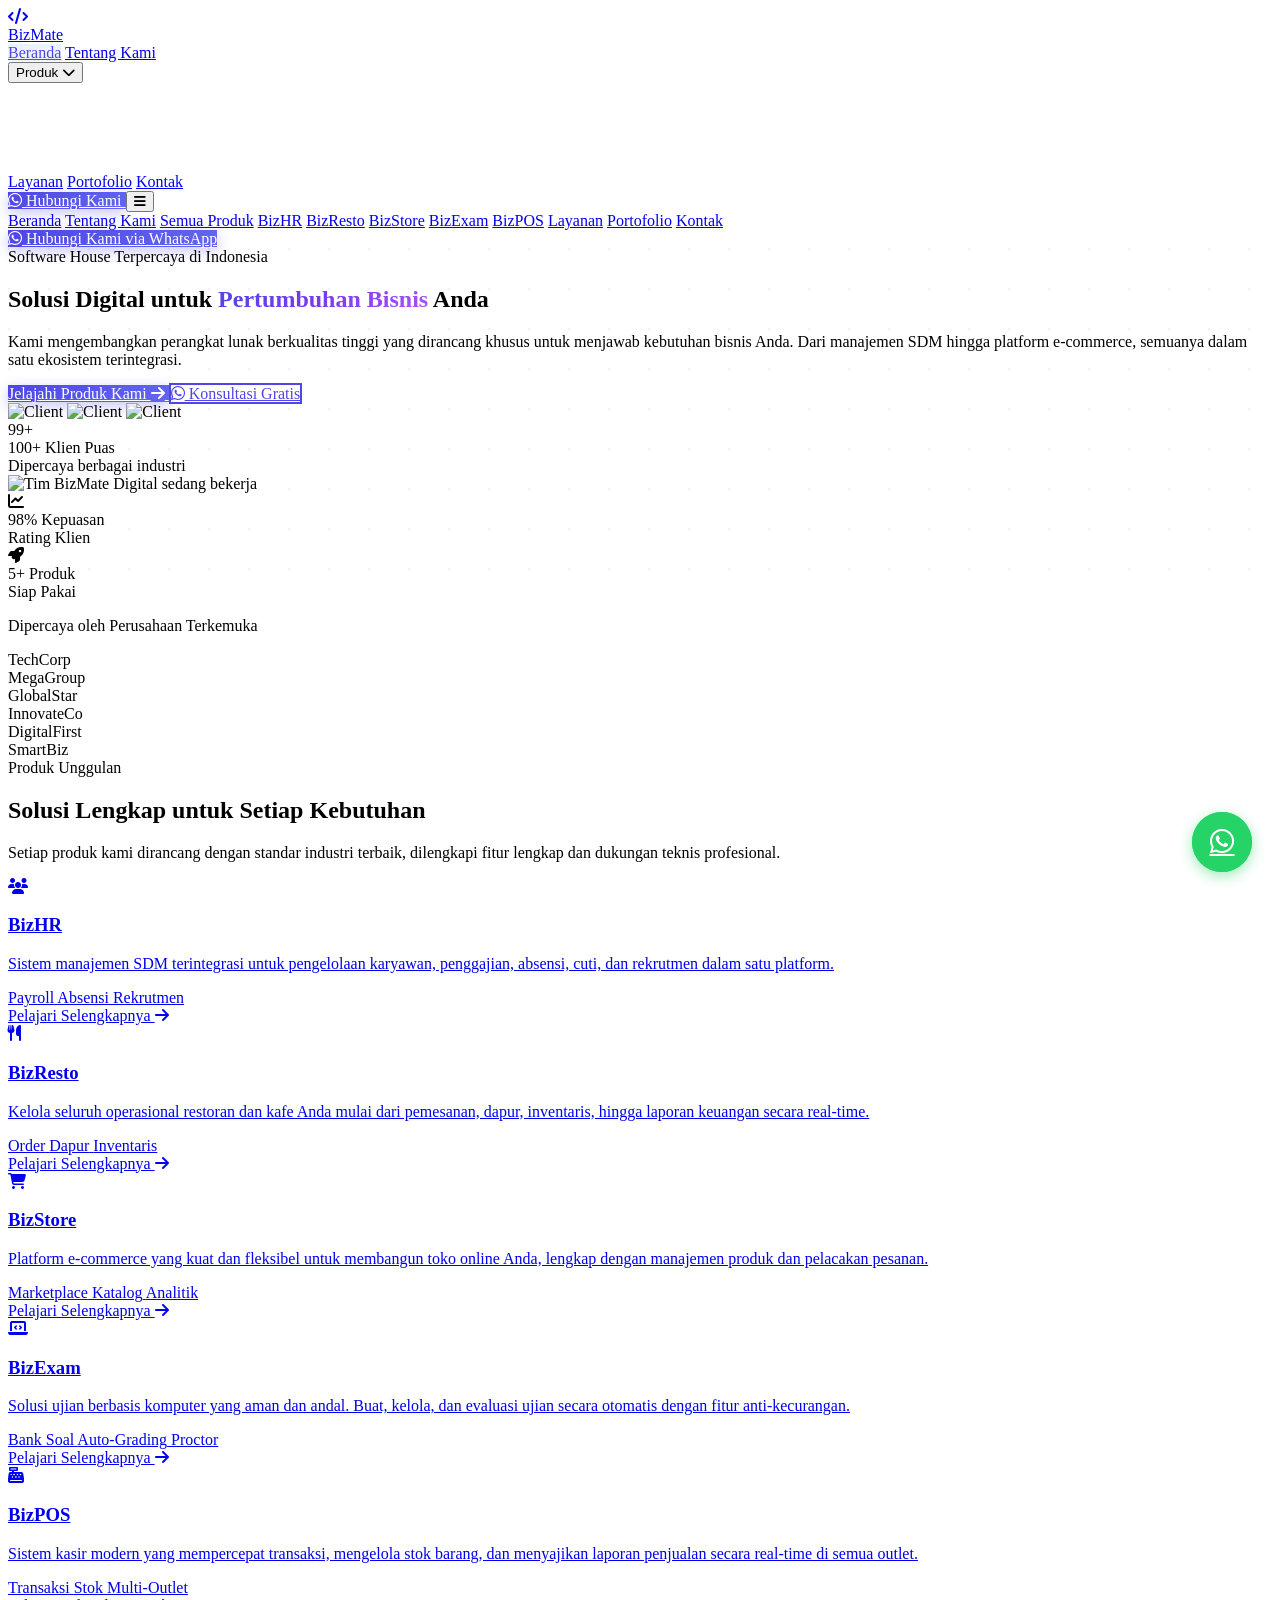
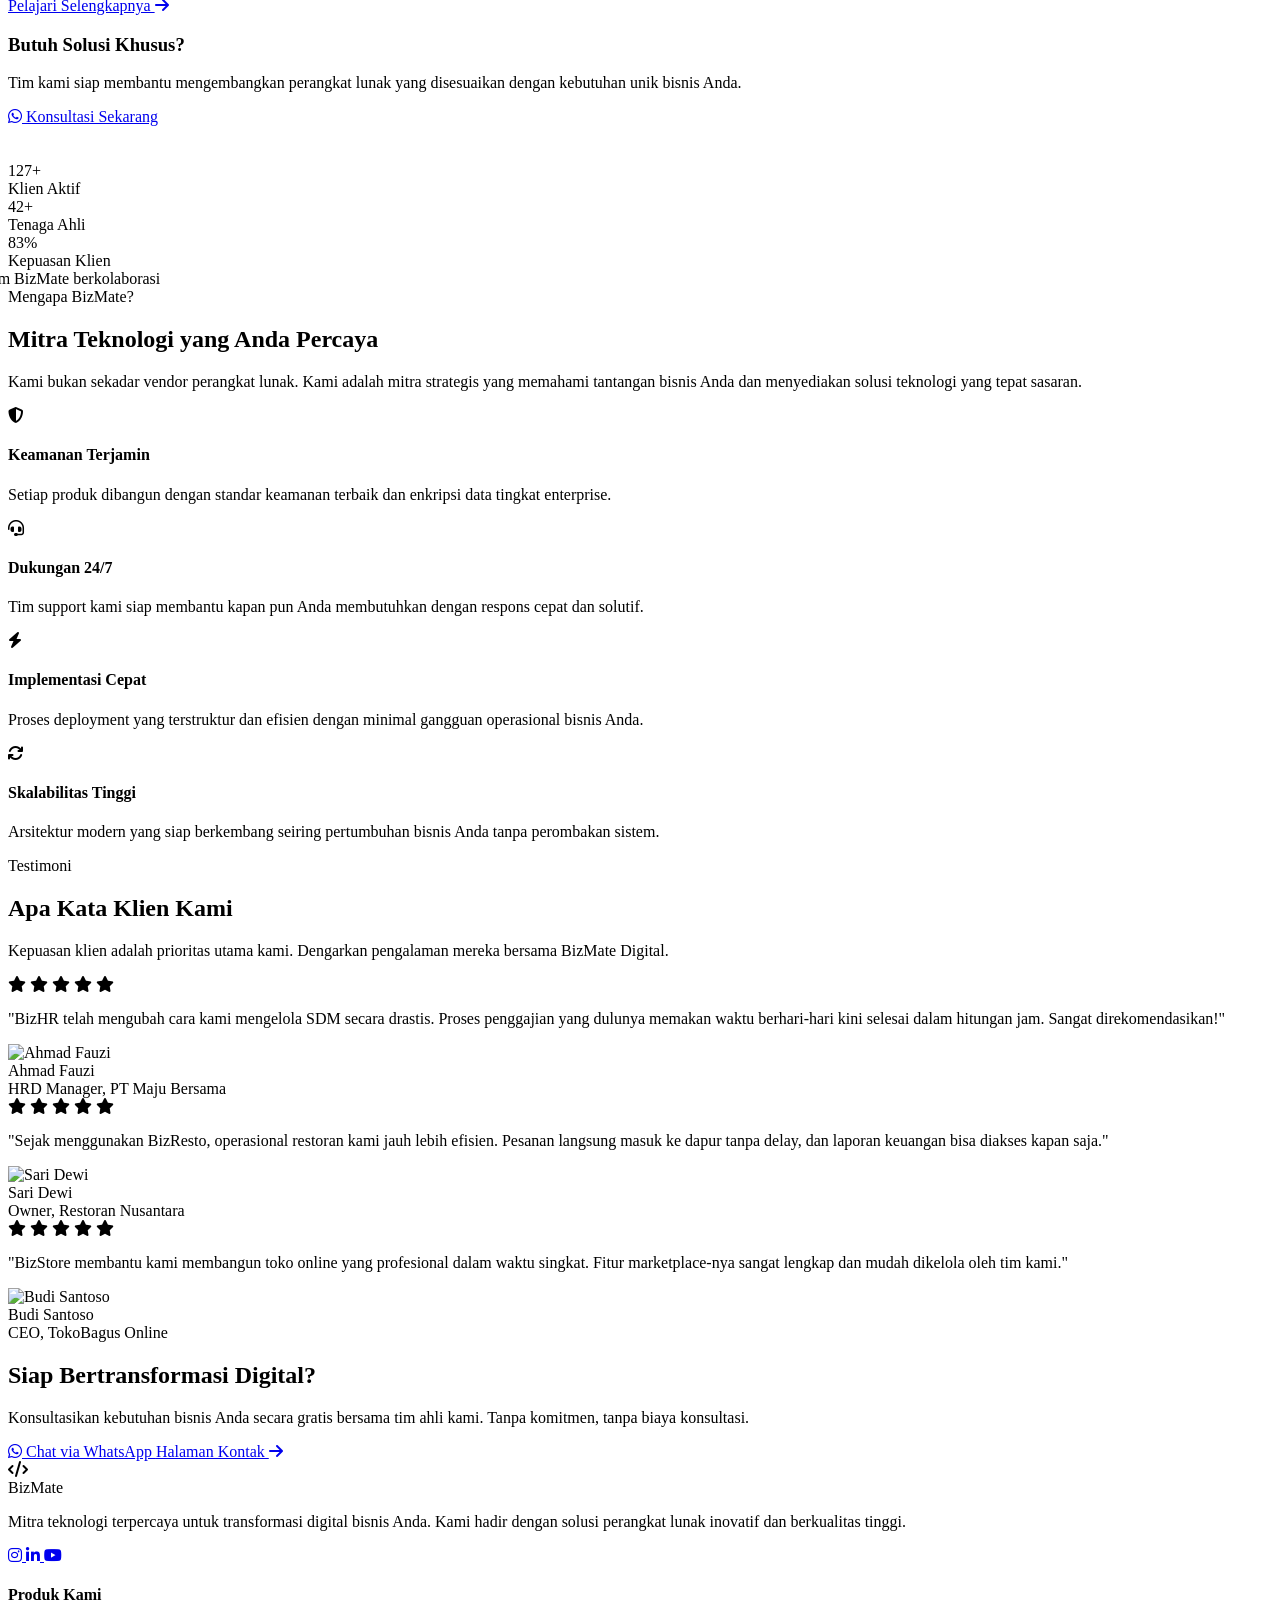
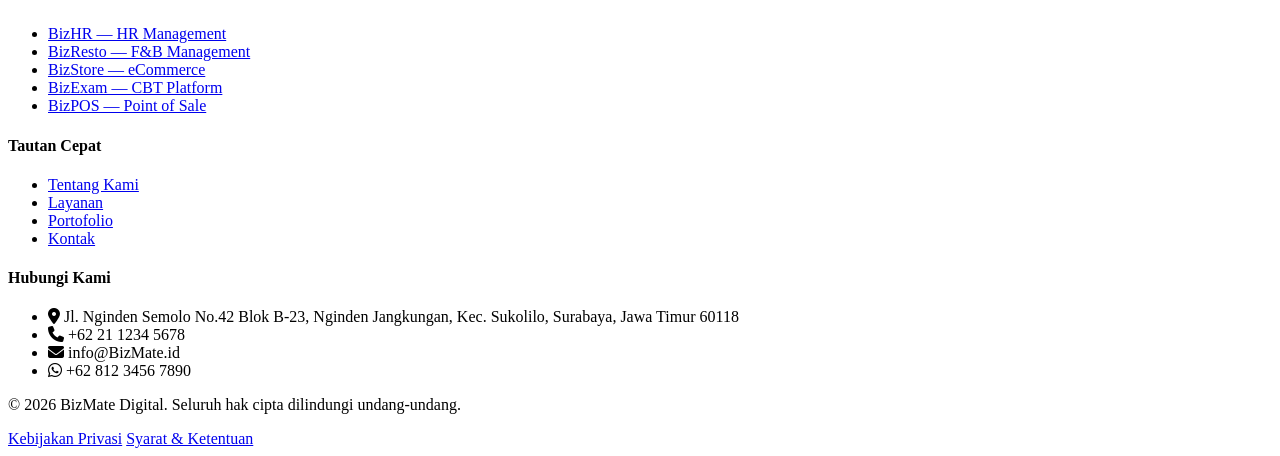
==== commit f4bbef13: "fix: reduce excessive margins and padding across all pages" ====
--- a/index.html
+++ b/index.html
@@ -158,7 +158,7 @@
         <div class="absolute top-20 right-0 w-96 h-96 bg-primary-200/30 rounded-full blur-3xl"></div>
         <div class="absolute bottom-20 left-0 w-80 h-80 bg-purple-200/30 rounded-full blur-3xl"></div>
 
-        <div class="max-w-7xl mx-auto px-4 sm:px-6 lg:px-8 py-20 relative z-10">
+        <div class="max-w-7xl mx-auto px-4 sm:px-6 lg:px-8 py-14 relative z-10">
             <div class="grid lg:grid-cols-2 gap-12 items-center">
                 <div class="animate-on-scroll">
                     <div class="inline-flex items-center px-4 py-2 bg-primary-100 rounded-full mb-6">
@@ -257,9 +257,9 @@
     </section>
 
     <!-- ===== PRODUCTS SECTION ===== -->
-    <section class="py-24 bg-white" id="produk">
+    <section class="py-16 bg-white" id="produk">
         <div class="max-w-7xl mx-auto px-4 sm:px-6 lg:px-8">
-            <div class="text-center mb-16 animate-on-scroll">
+            <div class="text-center mb-10 animate-on-scroll">
                 <span
                     class="inline-block px-4 py-1.5 bg-primary-100 text-primary-700 text-sm font-semibold rounded-full mb-4">Produk
                     Unggulan</span>
@@ -395,7 +395,7 @@
 
     <!-- ===== STATS SECTION ===== -->
     <section
-        class="counter-section py-20 bg-gradient-to-br from-primary-600 via-primary-700 to-primary-900 relative overflow-hidden">
+        class="counter-section py-14 bg-gradient-to-br from-primary-600 via-primary-700 to-primary-900 relative overflow-hidden">
         <div
             class="absolute inset-0 bg-[url('[data-uri]')] opacity-30">
         </div>
@@ -426,9 +426,9 @@
     </section>
 
     <!-- ===== WHY US SECTION ===== -->
-    <section class="py-24 bg-white">
+    <section class="py-16 bg-white">
         <div class="max-w-7xl mx-auto px-4 sm:px-6 lg:px-8">
-            <div class="grid lg:grid-cols-2 gap-16 items-center">
+            <div class="grid lg:grid-cols-2 gap-12 items-center">
                 <div class="animate-on-scroll slide-left">
                     <img src="https://images.unsplash.com/photo-1522071820081-009f0129c71c?w=700&h=500&fit=crop"
                         alt="Tim BizMate berkolaborasi" class="rounded-3xl shadow-xl w-full object-cover">
@@ -497,9 +497,9 @@
     </section>
 
     <!-- ===== TESTIMONIALS ===== -->
-    <section class="py-24 bg-slate-50">
+    <section class="py-16 bg-slate-50">
         <div class="max-w-7xl mx-auto px-4 sm:px-6 lg:px-8">
-            <div class="text-center mb-16 animate-on-scroll">
+            <div class="text-center mb-10 animate-on-scroll">
                 <span
                     class="inline-block px-4 py-1.5 bg-primary-100 text-primary-700 text-sm font-semibold rounded-full mb-4">Testimoni</span>
                 <h2 class="text-3xl sm:text-4xl font-extrabold text-slate-900 mb-4">Apa Kata Klien Kami</h2>
@@ -578,7 +578,7 @@
     </section>
 
     <!-- ===== CTA SECTION ===== -->
-    <section class="py-24 bg-white">
+    <section class="py-16 bg-white">
         <div class="max-w-4xl mx-auto px-4 sm:px-6 lg:px-8 text-center">
             <div
                 class="animate-on-scroll bg-gradient-to-br from-primary-600 via-primary-700 to-primary-900 rounded-3xl p-12 sm:p-16 relative overflow-hidden">
@@ -641,8 +641,8 @@
                 <div>
                     <h4 class="text-white font-semibold mb-6">Produk Kami</h4>
                     <ul class="space-y-3 text-sm">
-                        <li><a href="/produk-hr"
-                                class="text-slate-400 hover:text-primary-400 transition-colors">BizHR &mdash; HR
+                        <li><a href="/produk-hr" class="text-slate-400 hover:text-primary-400 transition-colors">BizHR
+                                &mdash; HR
                                 Management</a></li>
                         <li><a href="/produk-fnb"
                                 class="text-slate-400 hover:text-primary-400 transition-colors">BizResto &mdash; F&B
@@ -653,8 +653,8 @@
                         <li><a href="/produk-cbt"
                                 class="text-slate-400 hover:text-primary-400 transition-colors">BizExam &mdash; CBT
                                 Platform</a></li>
-                        <li><a href="/produk-pos"
-                                class="text-slate-400 hover:text-primary-400 transition-colors">BizPOS &mdash; Point of
+                        <li><a href="/produk-pos" class="text-slate-400 hover:text-primary-400 transition-colors">BizPOS
+                                &mdash; Point of
                                 Sale</a></li>
                     </ul>
                 </div>
@@ -668,8 +668,8 @@
                                 class="text-slate-400 hover:text-primary-400 transition-colors">Layanan</a></li>
                         <li><a href="/portofolio"
                                 class="text-slate-400 hover:text-primary-400 transition-colors">Portofolio</a></li>
-                        <li><a href="/kontak"
-                                class="text-slate-400 hover:text-primary-400 transition-colors">Kontak</a></li>
+                        <li><a href="/kontak" class="text-slate-400 hover:text-primary-400 transition-colors">Kontak</a>
+                        </li>
                     </ul>
                 </div>
 
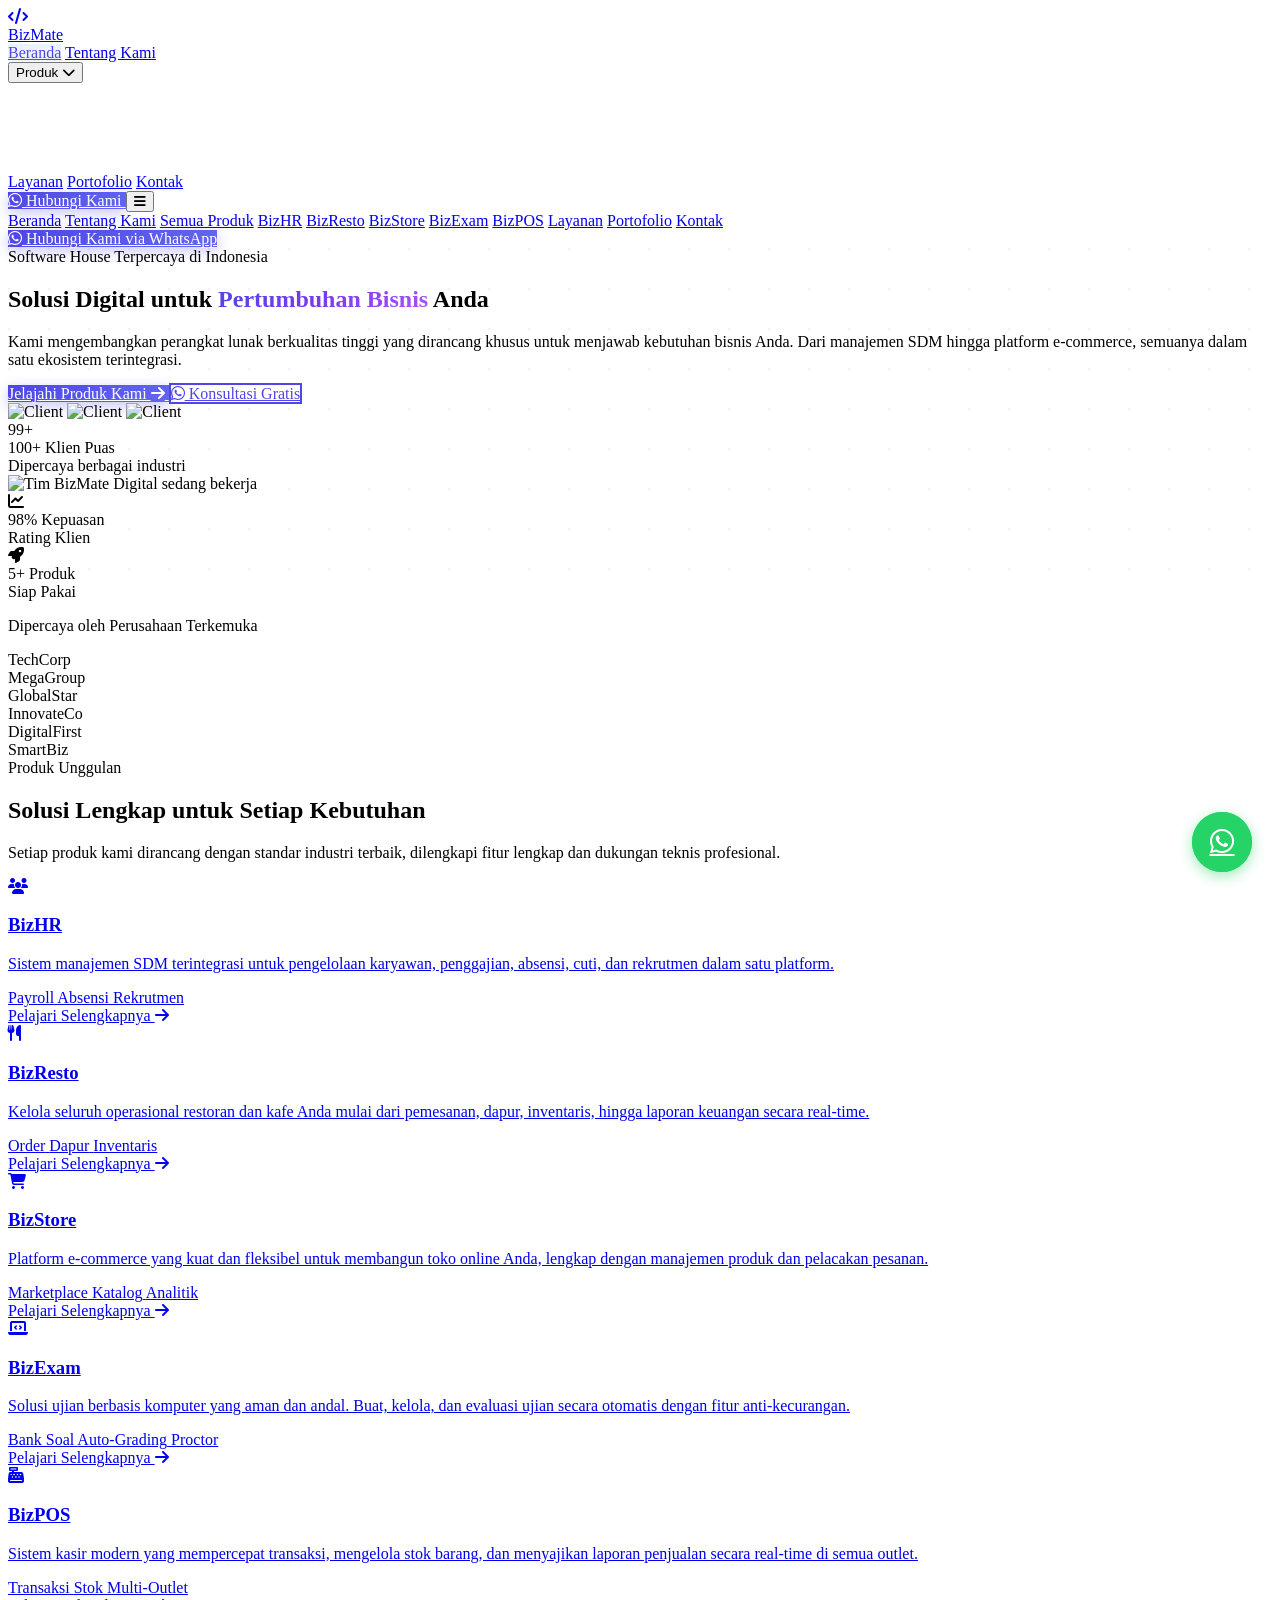
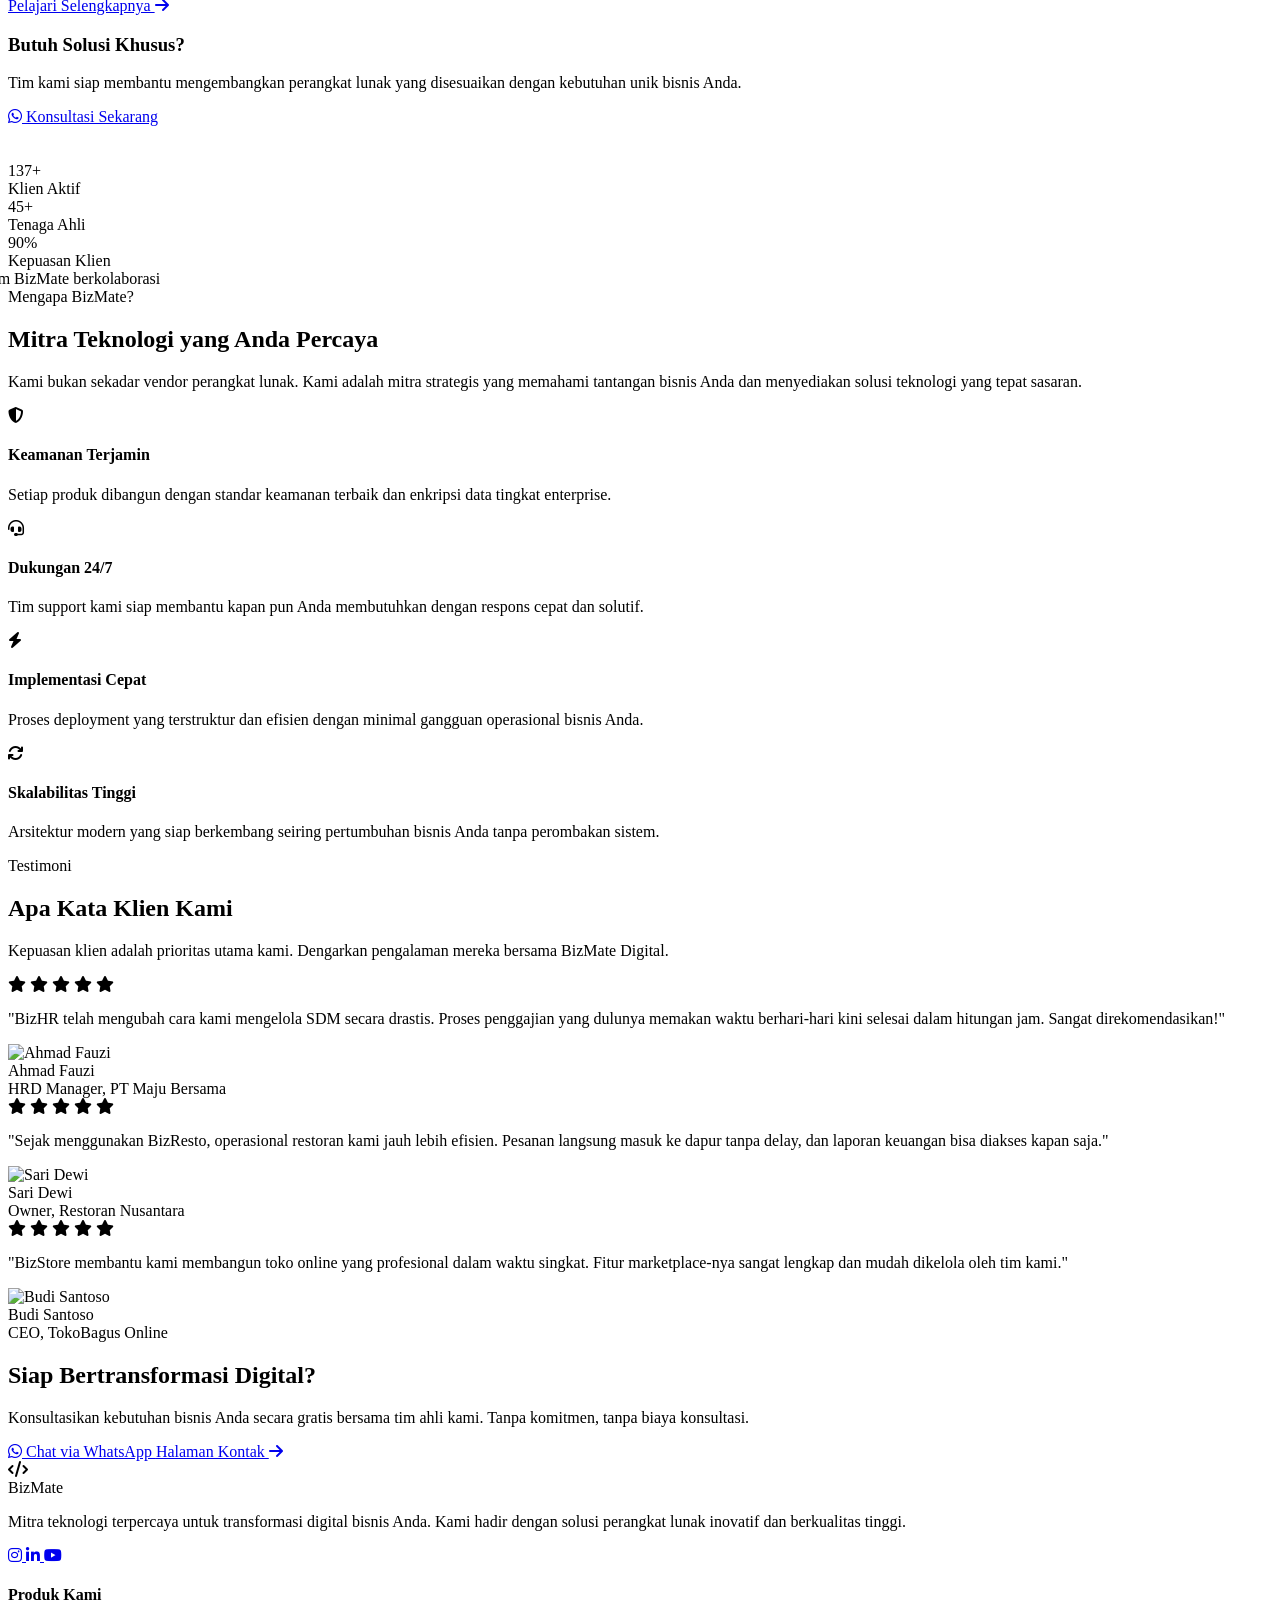
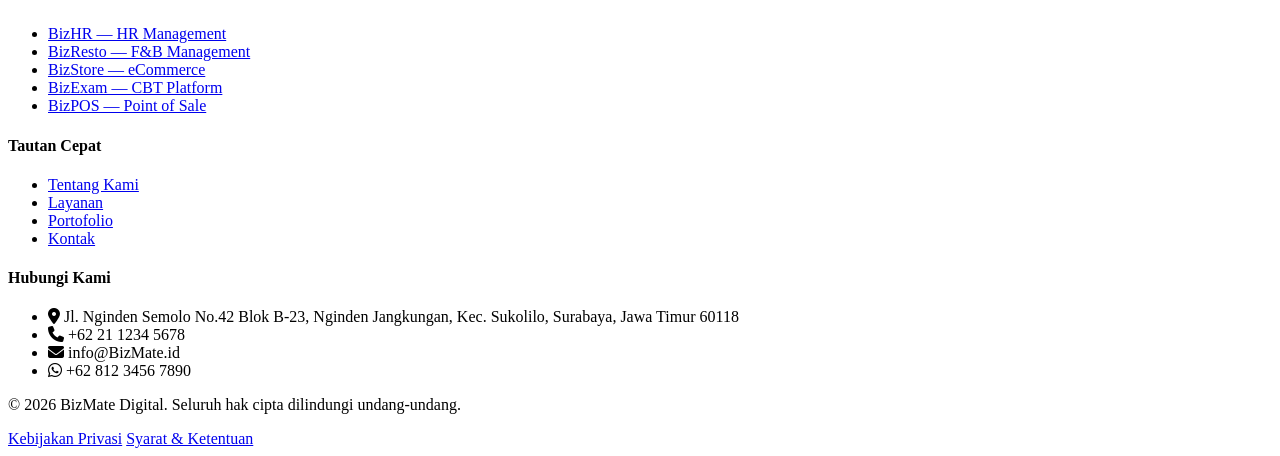
==== commit 68c73d5c: "last 03 mar" ====
--- a/index.html
+++ b/index.html
@@ -12,7 +12,7 @@
         tailwind.config = {
             theme: {
                 extend: {
-                    fontFamily: { sans: ['Inter', 'sans-serif'] },
+                    fontFamily: { sans: ['Plus Jakarta Sans', 'sans-serif'] },
                     colors: {
                         primary: { 50: '#eef2ff', 100: '#e0e7ff', 200: '#c7d2fe', 300: '#a5b4fc', 400: '#818cf8', 500: '#6366f1', 600: '#4f46e5', 700: '#4338ca', 800: '#3730a3', 900: '#312e81' }
                     }
@@ -22,7 +22,7 @@
     </script>
     <link rel="preconnect" href="https://fonts.googleapis.com">
     <link rel="preconnect" href="https://fonts.gstatic.com" crossorigin>
-    <link href="https://fonts.googleapis.com/css2?family=Inter:wght@300;400;500;600;700;800;900&display=swap"
+    <link href="https://fonts.googleapis.com/css2?family=Plus+Jakarta+Sans:ital,wght@0,200..800;1,200..800&display=swap"
         rel="stylesheet">
     <link rel="stylesheet" href="https://cdnjs.cloudflare.com/ajax/libs/font-awesome/6.5.1/css/all.min.css">
     <link rel="stylesheet" href="css/custom.css">
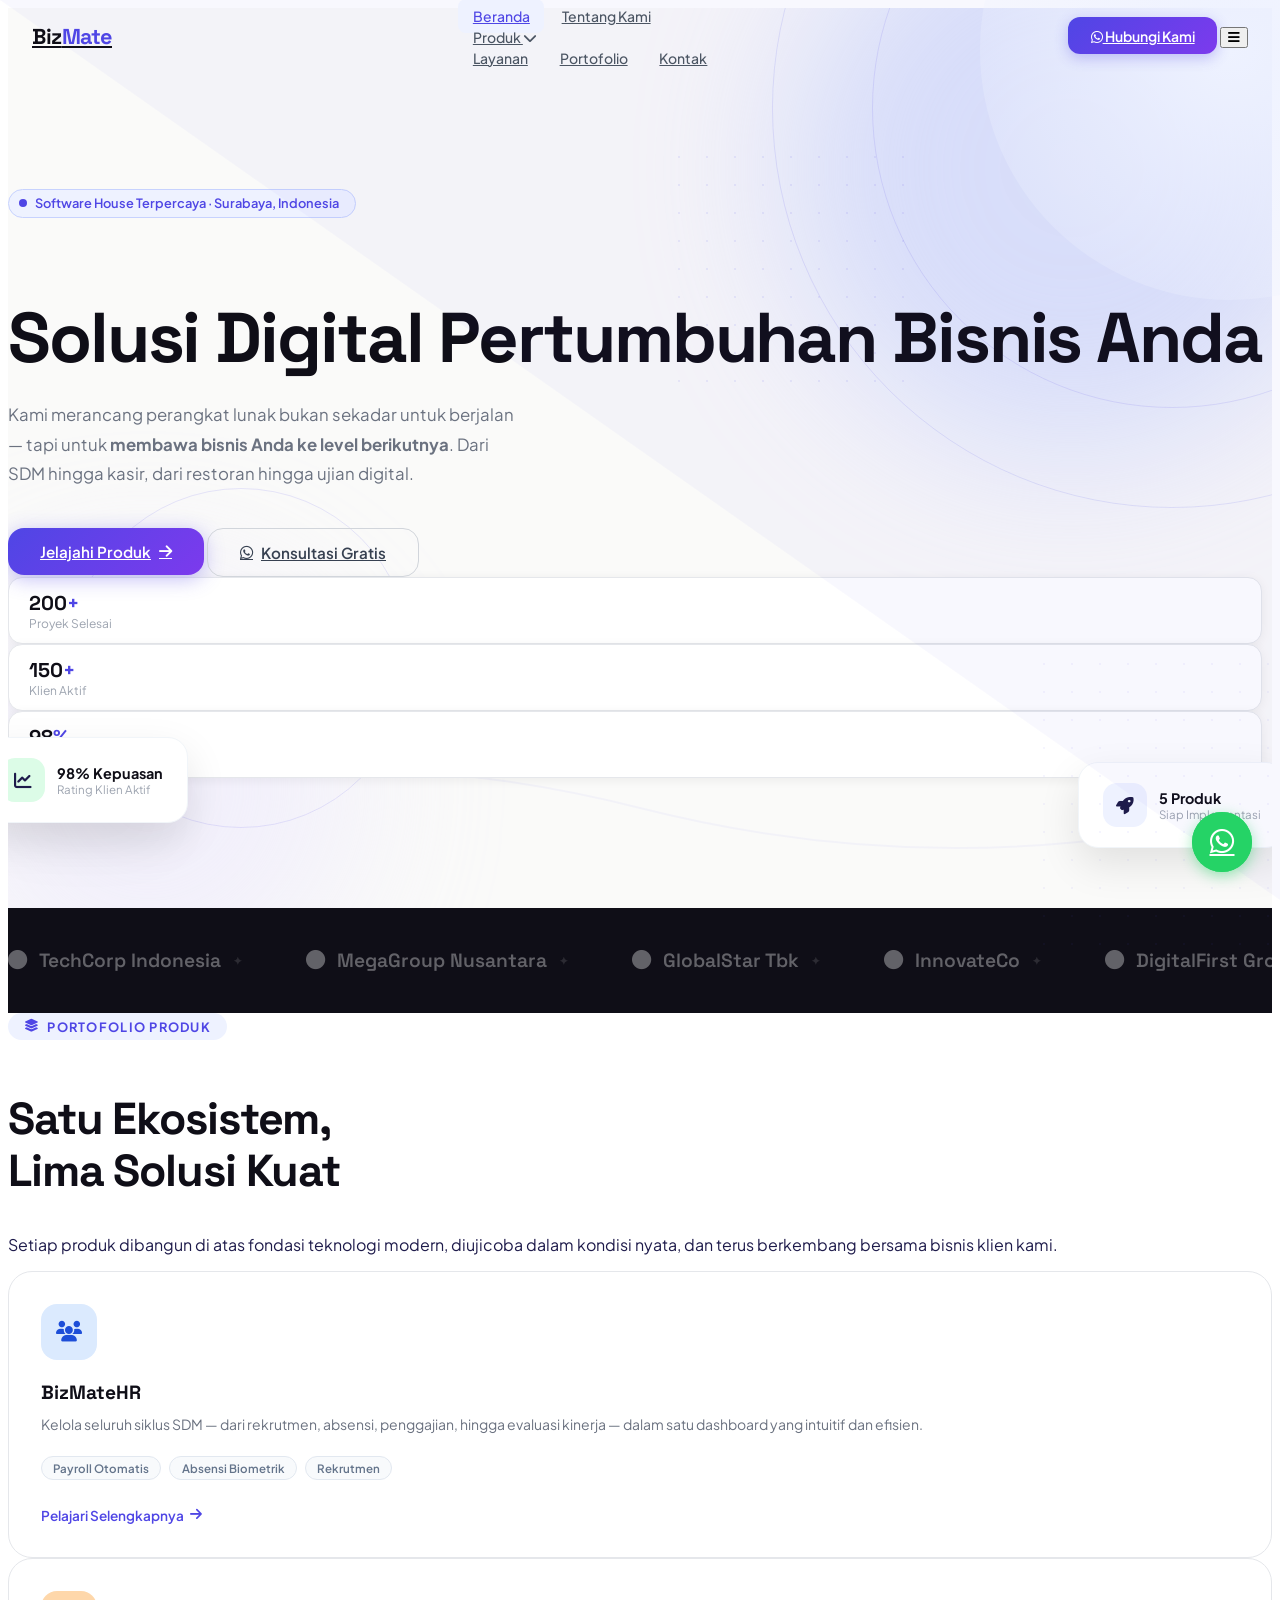
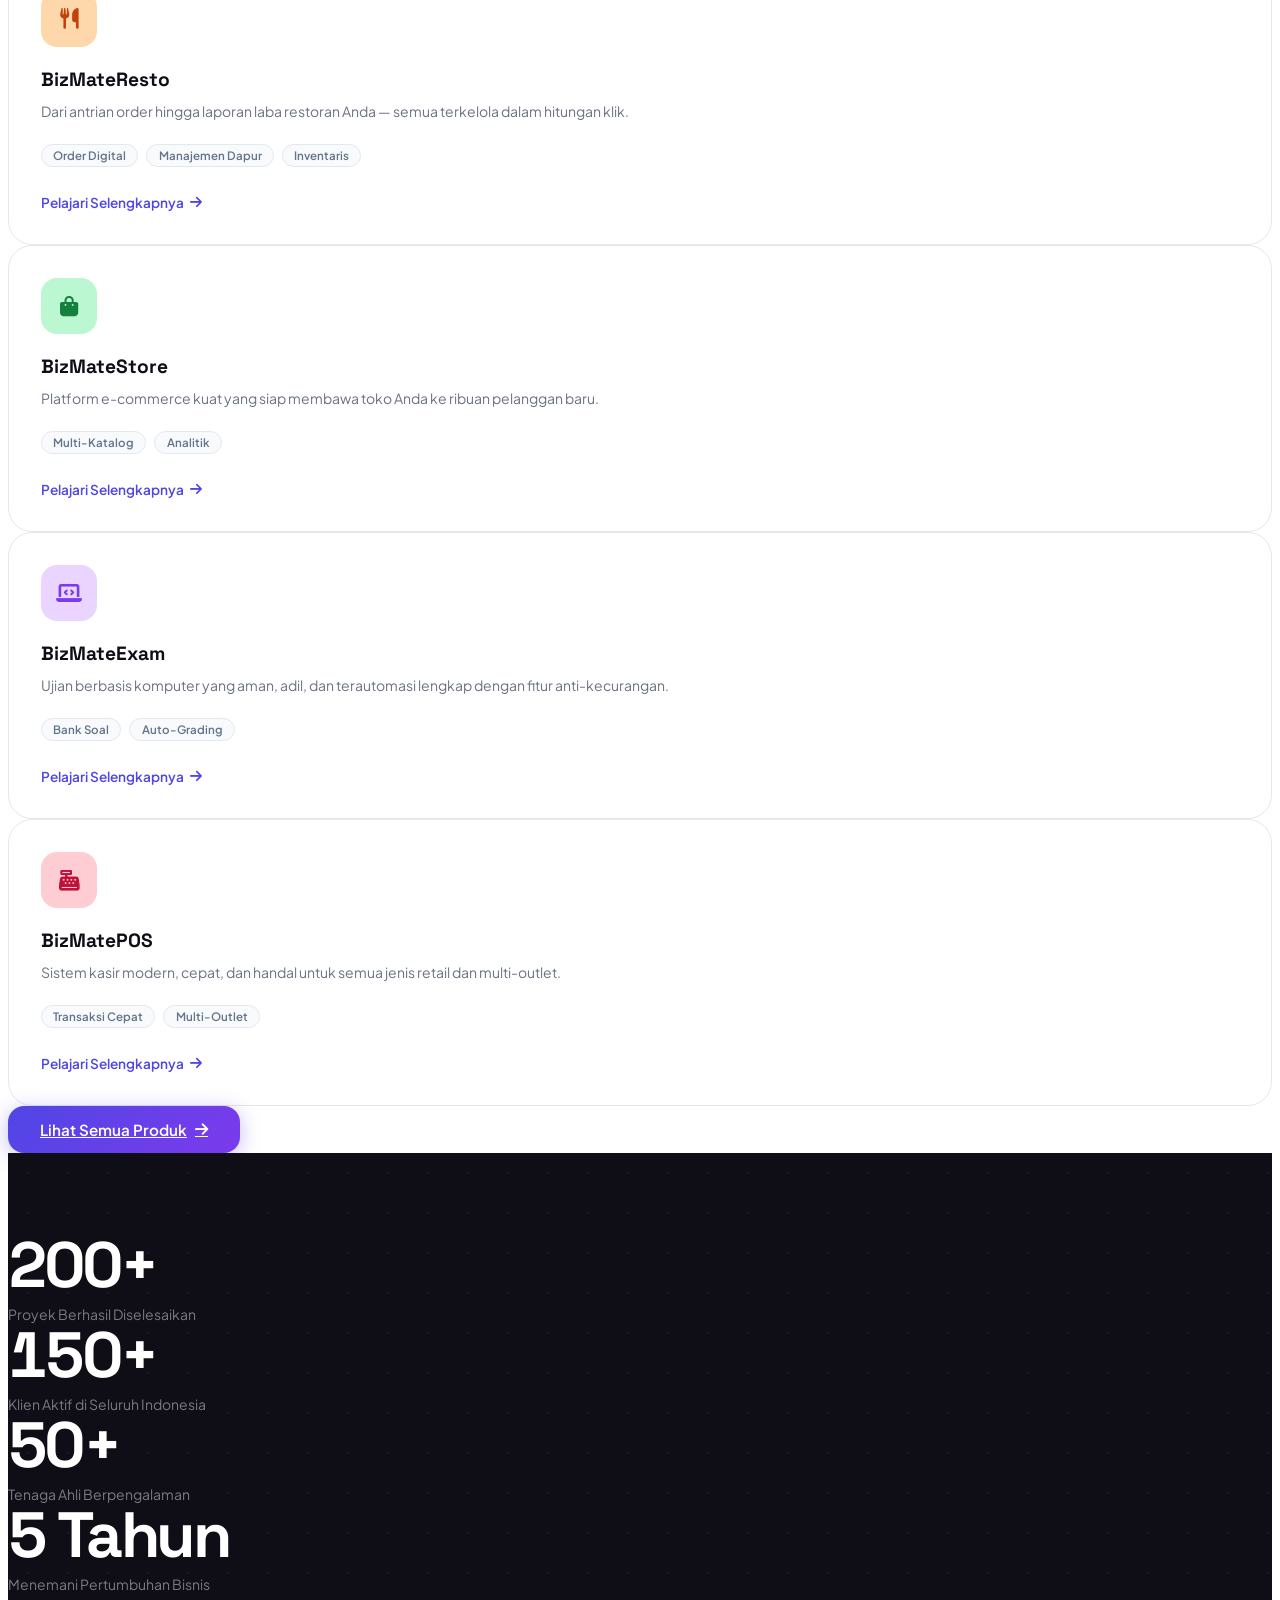
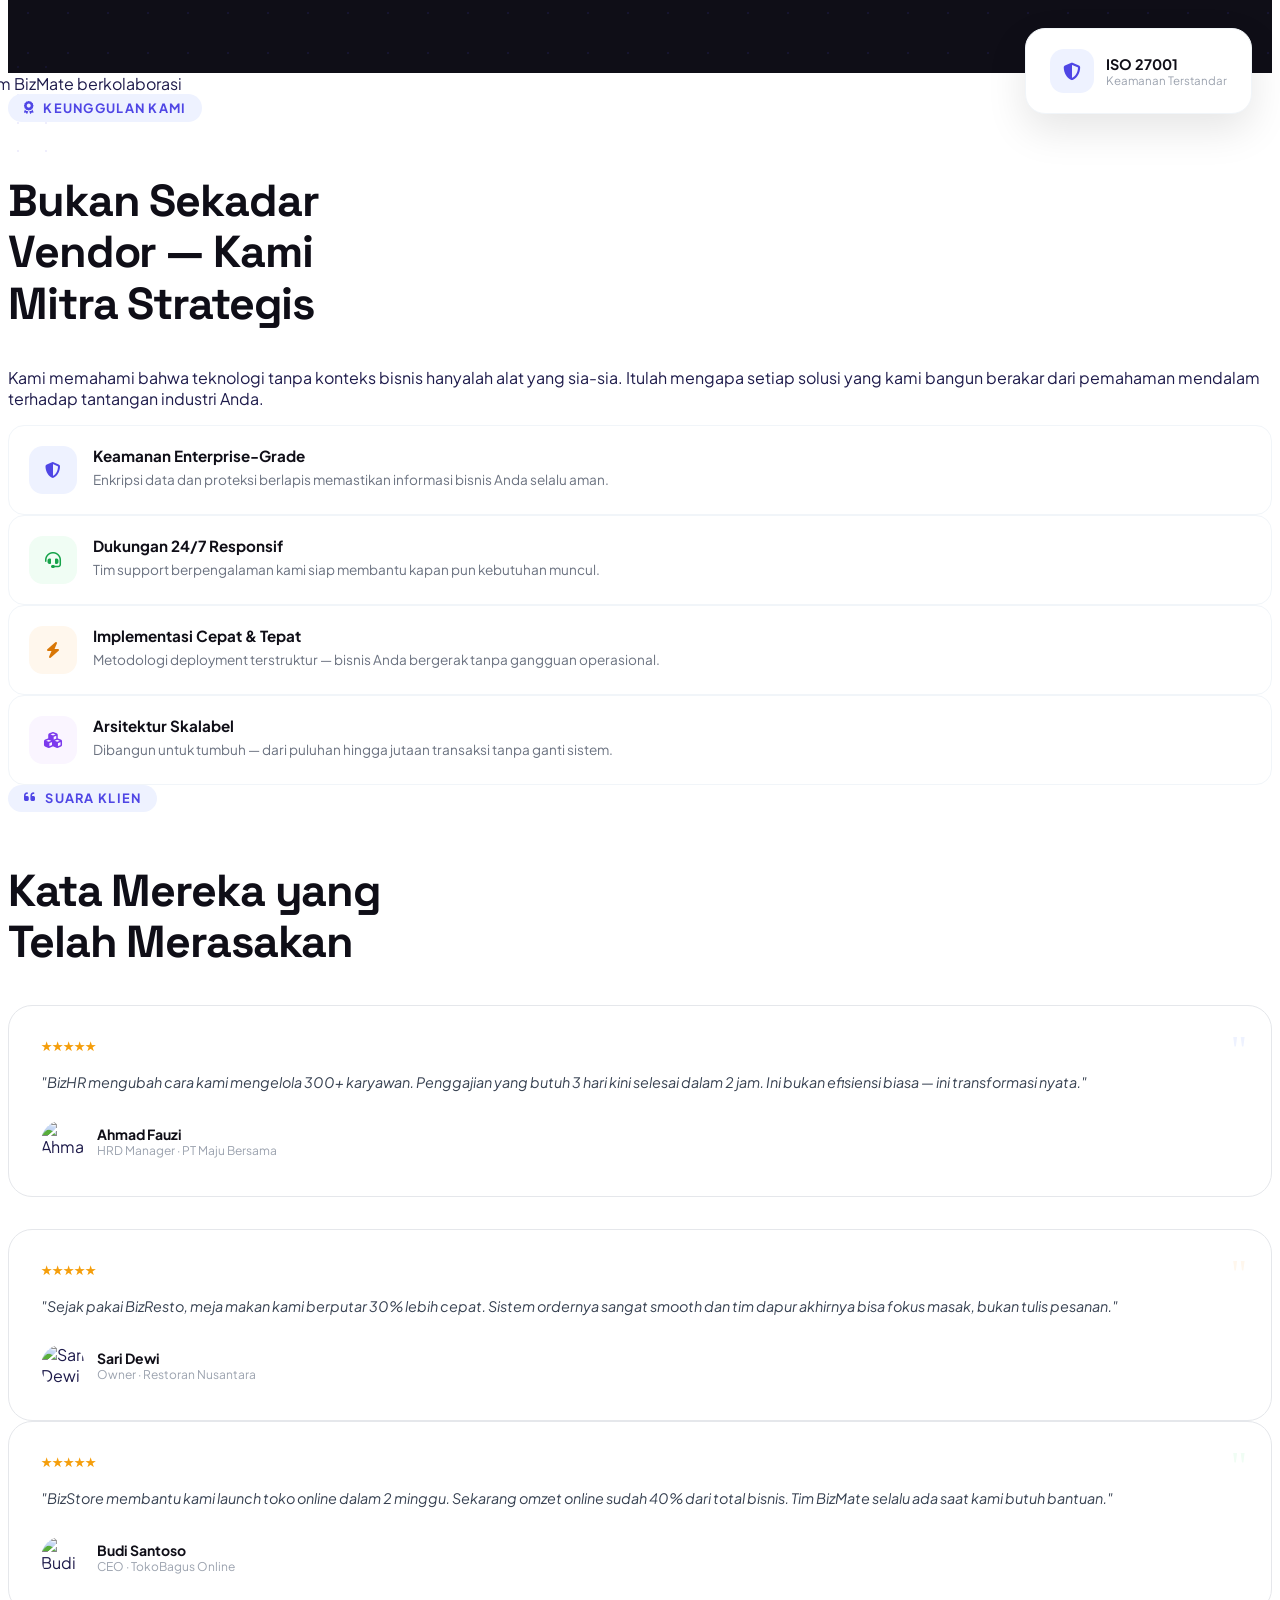
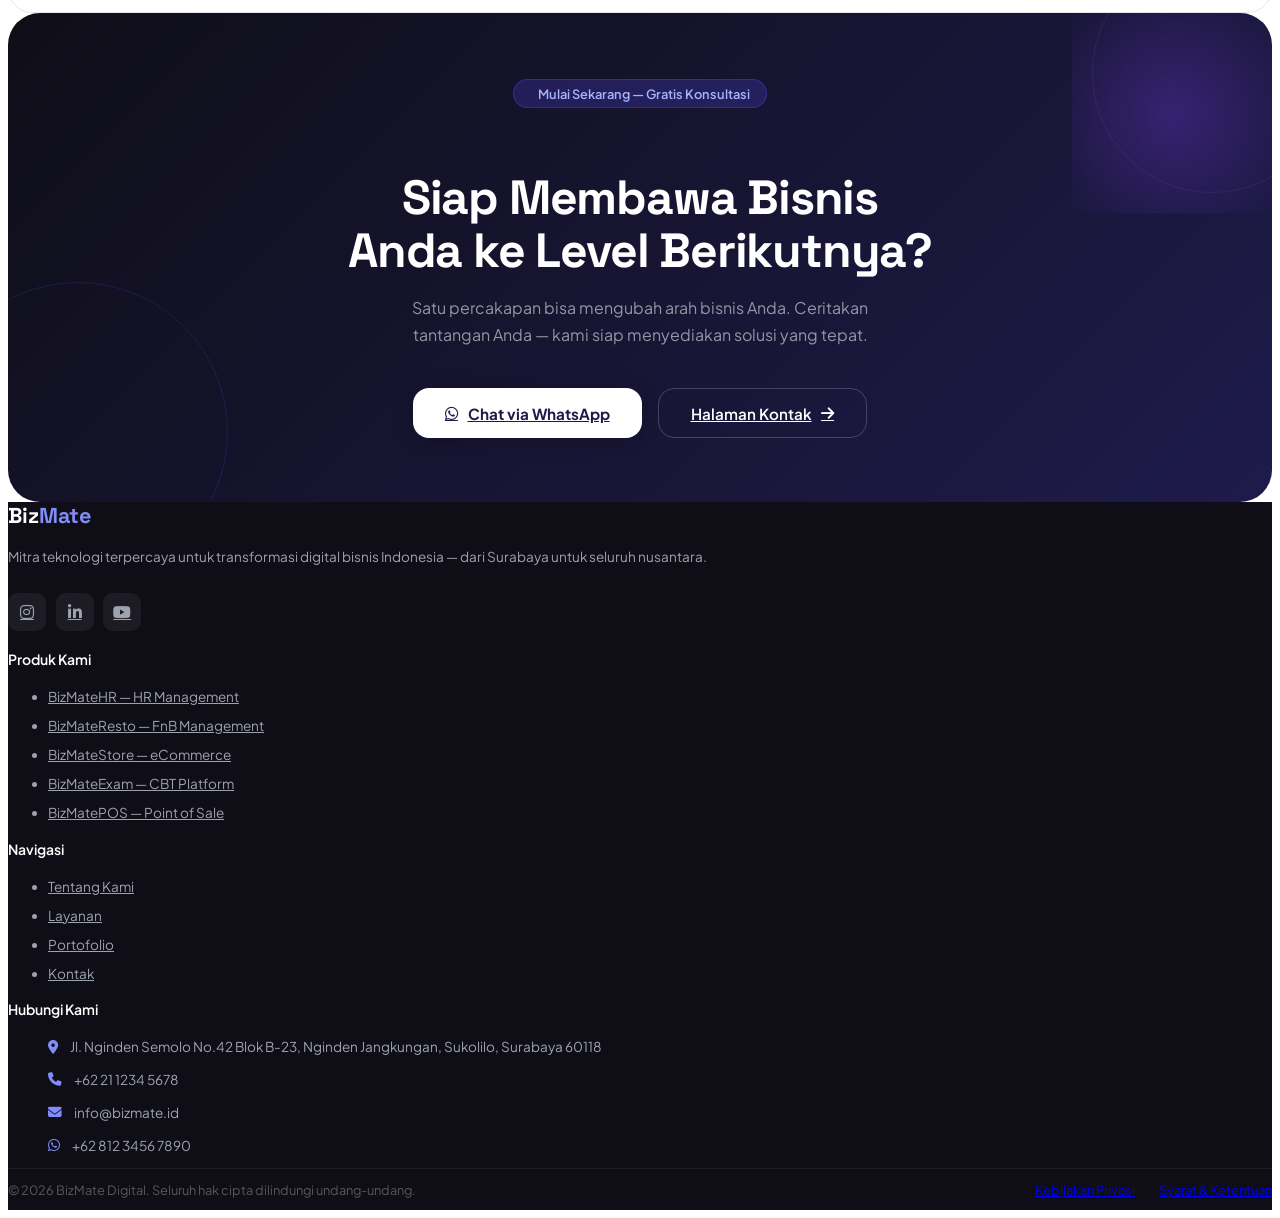
==== commit 2289598f: "last 03 mar" ====
--- a/index.html
+++ b/index.html
@@ -4,235 +4,877 @@
 <head>
     <meta charset="UTF-8">
     <meta name="viewport" content="width=device-width, initial-scale=1.0">
-    <title>BizMate Digital | Solusi Perangkat Lunak Terdepan untuk Bisnis Anda</title>
+    <title>BizMate Digital — Perangkat Lunak untuk Bisnis yang Lebih Cerdas</title>
     <meta name="description"
-        content="BizMate Digital adalah software house terpercaya yang menghadirkan solusi digital inovatif untuk HR, F&B, eCommerce, CBT, dan POS. Transformasi bisnis Anda bersama kami.">
+        content="BizMate Digital menghadirkan solusi perangkat lunak inovatif — HR, FnB, eCommerce, CBT, dan POS — untuk bisnis Indonesia yang ingin tumbuh lebih cepat.">
     <script src="https://cdn.tailwindcss.com"></script>
-    <script>
-        tailwind.config = {
-            theme: {
-                extend: {
-                    fontFamily: { sans: ['Plus Jakarta Sans', 'sans-serif'] },
-                    colors: {
-                        primary: { 50: '#eef2ff', 100: '#e0e7ff', 200: '#c7d2fe', 300: '#a5b4fc', 400: '#818cf8', 500: '#6366f1', 600: '#4f46e5', 700: '#4338ca', 800: '#3730a3', 900: '#312e81' }
-                    }
-                }
-            }
-        }
-    </script>
     <link rel="preconnect" href="https://fonts.googleapis.com">
-    <link rel="preconnect" href="https://fonts.gstatic.com" crossorigin>
-    <link href="https://fonts.googleapis.com/css2?family=Plus+Jakarta+Sans:ital,wght@0,200..800;1,200..800&display=swap"
+    <link
+        href="https://fonts.googleapis.com/css2?family=Plus+Jakarta+Sans:wght@300;400;500;600;700;800&family=Space+Grotesk:wght@500;600;700&display=swap"
         rel="stylesheet">
     <link rel="stylesheet" href="https://cdnjs.cloudflare.com/ajax/libs/font-awesome/6.5.1/css/all.min.css">
     <link rel="stylesheet" href="css/custom.css">
+    <style>
+        :root {
+            --indigo: #4f46e5;
+            --violet: #7c3aed;
+            --ink: #0f0e17;
+            --off: #f5f4fb;
+            --muted: #6b7280
+        }
+
+        * {
+            box-sizing: border-box
+        }
+
+        body {
+            font-family: 'Plus Jakarta Sans', sans-serif;
+            color: #1e1b4b;
+            background: #fff;
+            overflow-x: hidden
+        }
+
+        /* Navbar */
+        #nav {
+            position: fixed;
+            top: 0;
+            left: 0;
+            right: 0;
+            z-index: 100;
+            transition: all .35s ease
+        }
+
+        #nav.scrolled {
+            background: rgba(255, 255, 255, .95);
+            backdrop-filter: blur(20px);
+            box-shadow: 0 1px 0 rgba(0, 0, 0, .07)
+        }
+
+        .nav-inner {
+            max-width: 1280px;
+            margin: 0 auto;
+            padding: 0 2rem;
+            height: 72px;
+            display: flex;
+            align-items: center;
+            justify-content: space-between
+        }
+
+        .logo-text {
+            font-family: 'Space Grotesk', sans-serif;
+            font-size: 1.35rem;
+            font-weight: 700;
+            color: #0f0e17;
+            letter-spacing: -.02em
+        }
+
+        .logo-text span {
+            color: var(--indigo)
+        }
+
+        .nav-links a {
+            font-size: .875rem;
+            font-weight: 500;
+            color: #4b5563;
+            padding: .5rem .9rem;
+            border-radius: .5rem;
+            transition: all .2s
+        }
+
+        .nav-links a:hover,
+        .nav-links a.active {
+            color: var(--indigo);
+            background: #eef2ff
+        }
+
+        .btn-cta {
+            background: linear-gradient(135deg, var(--indigo), var(--violet));
+            color: #fff;
+            padding: .6rem 1.4rem;
+            border-radius: .75rem;
+            font-size: .875rem;
+            font-weight: 600;
+            transition: all .3s;
+            box-shadow: 0 4px 14px rgba(79, 70, 229, .3)
+        }
+
+        .btn-cta:hover {
+            transform: translateY(-2px);
+            box-shadow: 0 8px 24px rgba(79, 70, 229, .4)
+        }
+
+        /* Dropdown */
+        .dd-wrap {
+            position: relative
+        }
+
+        .dd-menu {
+            position: absolute;
+            top: calc(100% + 8px);
+            left: 0;
+            width: 280px;
+            background: #fff;
+            border-radius: 1rem;
+            box-shadow: 0 24px 48px rgba(0, 0, 0, .12);
+            border: 1px solid #f1f5f9;
+            padding: .5rem;
+            opacity: 0;
+            visibility: hidden;
+            transform: translateY(6px);
+            transition: all .25s ease;
+            pointer-events: none
+        }
+
+        .dd-wrap:hover .dd-menu {
+            opacity: 1;
+            visibility: visible;
+            transform: translateY(0);
+            pointer-events: auto
+        }
+
+        .dd-item {
+            display: flex;
+            align-items: center;
+            gap: .75rem;
+            padding: .65rem 1rem;
+            border-radius: .75rem;
+            transition: background .2s;
+            font-size: .85rem;
+            color: #374151
+        }
+
+        .dd-item:hover {
+            background: #eef2ff;
+            color: var(--indigo)
+        }
+
+        .dd-icon {
+            width: 32px;
+            height: 32px;
+            border-radius: .5rem;
+            background: #f1f5f9;
+            display: flex;
+            align-items: center;
+            justify-content: center;
+            font-size: .8rem;
+            flex-shrink: 0
+        }
+
+        /* Mobile menu */
+        #mob-menu {
+            display: none;
+            background: #fff;
+            border-top: 1px solid #f1f5f9
+        }
+
+        #mob-menu.open {
+            display: block
+        }
+
+        /* Hero */
+        .hero {
+            min-height: 100svh;
+            display: flex;
+            align-items: center;
+            padding-top: 72px;
+            background: #fafaf9;
+            position: relative;
+            overflow: hidden
+        }
+
+        .hero-bg {
+            position: absolute;
+            inset: 0;
+            pointer-events: none
+        }
+
+        .blob {
+            position: absolute;
+            border-radius: 50%;
+            filter: blur(80px);
+            opacity: .45
+        }
+
+        .blob-1 {
+            width: 560px;
+            height: 560px;
+            background: radial-gradient(circle, #c7d2fe, #a5b4fc);
+            top: -120px;
+            right: -80px
+        }
+
+        .blob-2 {
+            width: 400px;
+            height: 400px;
+            background: radial-gradient(circle, #ede9fe, #ddd6fe);
+            bottom: -80px;
+            left: -60px
+        }
+
+        .geo-ring {
+            position: absolute;
+            border-radius: 50%;
+            border: 1px solid rgba(79, 70, 229, .12)
+        }
+
+        .geo-ring.r1 {
+            width: 600px;
+            height: 600px;
+            top: -200px;
+            right: -200px
+        }
+
+        .geo-ring.r2 {
+            width: 800px;
+            height: 800px;
+            top: -300px;
+            right: -300px
+        }
+
+        .geo-ring.r3 {
+            width: 340px;
+            height: 340px;
+            bottom: 80px;
+            left: 5%
+        }
+
+        .geo-line {
+            position: absolute;
+            background: linear-gradient(90deg, transparent, rgba(79, 70, 229, .15), transparent);
+            height: 1px
+        }
+
+        .hero-tag {
+            display: inline-flex;
+            align-items: center;
+            gap: .5rem;
+            padding: .35rem 1rem .35rem .6rem;
+            background: #eef2ff;
+            border: 1px solid #c7d2fe;
+            border-radius: 99px;
+            font-size: .8rem;
+            font-weight: 600;
+            color: var(--indigo);
+            margin-bottom: 1.5rem
+        }
+
+        .hero-dot {
+            width: 8px;
+            height: 8px;
+            background: var(--indigo);
+            border-radius: 50%;
+            animation: pulse 2s infinite
+        }
+
+        @keyframes pulse {
+
+            0%,
+            100% {
+                opacity: 1;
+                transform: scale(1)
+            }
+
+            50% {
+                opacity: .5;
+                transform: scale(.8)
+            }
+        }
+
+        .hero-h1 {
+            font-family: 'Space Grotesk', sans-serif;
+            font-size: clamp(2.8rem, 5.5vw, 4.5rem);
+            font-weight: 700;
+            color: #0f0e17;
+            line-height: 1.08;
+            letter-spacing: -.03em;
+            margin-bottom: 1.5rem
+        }
+
+        .hero-h1 em {
+            font-style: normal;
+            background: linear-gradient(135deg, var(--indigo), var(--violet), #a855f7);
+            -webkit-background-clip: text;
+            -webkit-text-fill-color: transparent;
+            background-clip: text
+        }
+
+        .hero-sub {
+            font-size: 1.05rem;
+            color: #6b7280;
+            line-height: 1.75;
+            max-width: 520px;
+            margin-bottom: 2.5rem
+        }
+
+        .btn-primary {
+            display: inline-flex;
+            align-items: center;
+            gap: .5rem;
+            padding: .875rem 2rem;
+            background: linear-gradient(135deg, var(--indigo), var(--violet));
+            color: #fff;
+            border-radius: 1rem;
+            font-weight: 600;
+            font-size: .95rem;
+            transition: all .3s;
+            box-shadow: 0 4px 20px rgba(79, 70, 229, .35)
+        }
+
+        .btn-primary:hover {
+            transform: translateY(-3px);
+            box-shadow: 0 10px 30px rgba(79, 70, 229, .45)
+        }
+
+        .btn-ghost {
+            display: inline-flex;
+            align-items: center;
+            gap: .5rem;
+            padding: .875rem 2rem;
+            border: 1.5px solid #d1d5db;
+            color: #374151;
+            border-radius: 1rem;
+            font-weight: 600;
+            font-size: .95rem;
+            transition: all .3s
+        }
+
+        .btn-ghost:hover {
+            border-color: var(--indigo);
+            color: var(--indigo);
+            background: #eef2ff
+        }
+
+        .stat-pill {
+            display: flex;
+            align-items: center;
+            gap: .75rem;
+            padding: .75rem 1.25rem;
+            background: #fff;
+            border: 1px solid #e5e7eb;
+            border-radius: .875rem;
+            box-shadow: 0 2px 12px rgba(0, 0, 0, .06)
+        }
+
+        .stat-pill-num {
+            font-family: 'Space Grotesk', sans-serif;
+            font-size: 1.25rem;
+            font-weight: 700;
+            color: #0f0e17
+        }
+
+        .stat-pill-label {
+            font-size: .75rem;
+            color: #9ca3af
+        }
+
+        /* Hero visual */
+        .hero-visual {
+            position: relative
+        }
+
+        .ui-card {
+            background: #fff;
+            border-radius: 1.25rem;
+            padding: 1.25rem 1.5rem;
+            box-shadow: 0 16px 40px rgba(0, 0, 0, .1);
+            border: 1px solid #f1f5f9;
+            position: absolute
+        }
+
+        .ui-card.c1 {
+            bottom: -24px;
+            left: -32px;
+            display: flex;
+            align-items: center;
+            gap: .75rem;
+            min-width: 200px
+        }
+
+        .ui-card.c2 {
+            top: -16px;
+            right: -24px;
+            display: flex;
+            align-items: center;
+            gap: .75rem;
+            min-width: 180px
+        }
+
+        .ui-icon {
+            width: 44px;
+            height: 44px;
+            border-radius: .875rem;
+            display: flex;
+            align-items: center;
+            justify-content: center;
+            font-size: 1.1rem
+        }
+
+        .hero-img {
+            width: 100%;
+            border-radius: 2rem;
+            object-fit: cover;
+            box-shadow: 0 32px 64px rgba(0, 0, 0, .12)
+        }
+
+        /* Dot grid decoration */
+        .dot-grid {
+            position: absolute;
+            background-image: radial-gradient(circle, rgba(79, 70, 229, .18) 1px, transparent 0);
+            background-size: 28px 28px
+        }
+
+        /* Marquee */
+        .marquee-section {
+            padding: 2.5rem 0;
+            background: #0f0e17;
+            overflow: hidden
+        }
+
+        .marquee-track {
+            display: flex;
+            gap: 4rem;
+            animation: marquee 28s linear infinite;
+            width: max-content
+        }
+
+        .marquee-track:hover {
+            animation-play-state: paused
+        }
+
+        @keyframes marquee {
+            from {
+                transform: translateX(0)
+            }
+
+            to {
+                transform: translateX(-50%)
+            }
+        }
+
+        .marquee-item {
+            font-family: 'Space Grotesk', sans-serif;
+            font-size: 1.2rem;
+            font-weight: 600;
+            color: rgba(255, 255, 255, .35);
+            white-space: nowrap;
+            display: flex;
+            align-items: center;
+            gap: .75rem
+        }
+
+        .marquee-item span {
+            color: rgba(255, 255, 255, .12);
+            font-size: .7rem
+        }
+
+        /* Products */
+        .section-label {
+            display: inline-flex;
+            align-items: center;
+            gap: .5rem;
+            font-size: .8rem;
+            font-weight: 700;
+            letter-spacing: .1em;
+            text-transform: uppercase;
+            color: var(--indigo);
+            background: #eef2ff;
+            padding: .35rem 1rem;
+            border-radius: 99px;
+            margin-bottom: 1rem
+        }
+
+        .section-title {
+            font-family: 'Space Grotesk', sans-serif;
+            font-size: clamp(2rem, 3.5vw, 3rem);
+            font-weight: 700;
+            color: #0f0e17;
+            line-height: 1.15;
+            letter-spacing: -.025em
+        }
+
+        .prod-grid {
+            display: grid;
+            grid-template-columns: 1fr 1fr;
+            gap: 1.5rem
+        }
+
+        .prod-grid.three {
+            grid-template-columns: 1fr 1fr 1fr
+        }
+
+        .prod-card {
+            background: #fff;
+            border: 1px solid #e5e7eb;
+            border-radius: 1.5rem;
+            padding: 2rem;
+            position: relative;
+            overflow: hidden;
+            transition: all .4s cubic-bezier(.16, 1, .3, 1);
+            cursor: pointer;
+            text-decoration: none;
+            display: block;
+            color: inherit
+        }
+
+        .prod-card::before {
+            content: '';
+            position: absolute;
+            inset: 0;
+            background: linear-gradient(135deg, var(--c1, #eef2ff), var(--c2, #e0e7ff));
+            opacity: 0;
+            transition: opacity .4s
+        }
+
+        .prod-card:hover {
+            transform: translateY(-8px);
+            box-shadow: 0 24px 48px rgba(0, 0, 0, .1);
+            border-color: transparent
+        }
+
+        .prod-card:hover::before {
+            opacity: 1
+        }
+
+        .prod-card>* {
+            position: relative;
+            z-index: 1
+        }
+
+        .prod-icon {
+            width: 56px;
+            height: 56px;
+            border-radius: 1rem;
+            display: flex;
+            align-items: center;
+            justify-content: center;
+            font-size: 1.3rem;
+            margin-bottom: 1.25rem;
+            transition: transform .4s
+        }
+
+        .prod-card:hover .prod-icon {
+            transform: scale(1.1) rotate(-8deg)
+        }
+
+        .prod-name {
+            font-family: 'Space Grotesk', sans-serif;
+            font-size: 1.2rem;
+            font-weight: 700;
+            color: #0f0e17;
+            margin-bottom: .5rem
+        }
+
+        .prod-desc {
+            font-size: .875rem;
+            color: #6b7280;
+            line-height: 1.7;
+            margin-bottom: 1.25rem
+        }
+
+        .prod-tags {
+            display: flex;
+            flex-wrap: wrap;
+            gap: .5rem;
+            margin-bottom: 1.5rem
+        }
+
+        .prod-tag {
+            font-size: .72rem;
+            font-weight: 600;
+            padding: .2rem .7rem;
+            border-radius: 99px;
+            background: #f8fafc;
+            color: #64748b;
+            border: 1px solid #e2e8f0
+        }
+
+        .prod-link {
+            font-size: .85rem;
+            font-weight: 600;
+            color: var(--indigo);
+            display: inline-flex;
+            align-items: center;
+            gap: .4rem
+        }
+
+        .prod-link i {
+            transition: transform .3s
+        }
+
+        .prod-card:hover .prod-link i {
+            transform: translateX(4px)
+        }
+
+        /* Featured product card */
+        .prod-card.featured {
+            grid-column: span 2;
+            display: grid;
+            grid-template-columns: 1fr 1fr;
+            gap: 0;
+            padding: 0;
+            background: linear-gradient(135deg, #0f0e17, #1e1b4b)
+        }
+
+        .prod-card.featured::before {
+            display: none
+        }
+
+        .feat-content {
+            padding: 2.5rem;
+            color: #fff
+        }
+
+        .feat-content .prod-name {
+            color: #fff;
+            font-size: 1.5rem
+        }
+
+        .feat-content .prod-desc {
+            color: rgba(255, 255, 255, .65)
+        }
+
+        .feat-content .prod-tag {
+            background: rgba(255, 255, 255, .1);
+            color: rgba(255, 255, 255, .7);
+            border-color: rgba(255, 255, 255, .15)
+        }
+
+        .feat-content .prod-link {
+            color: #a5b4fc
+        }
+
+        .feat-visual {
+            background: linear-gradient(135deg, rgba(79, 70, 229, .3), rgba(124, 58, 237, .2));
+            border-radius: 0 1.5rem 1.5rem 0;
+            display: flex;
+            align-items: center;
+            justify-content: center;
+            position: relative;
+            overflow: hidden
+        }
+
+        .feat-visual svg {
+            opacity: .15;
+            position: absolute;
+            inset: 0;
+            width: 100%;
+            height: 100%
+        }
+
+        .feat-visual .feat-icon-big {
+            font-size: 5rem;
+            color: rgba(255, 255, 255, .2);
+            position: relative;
+            z-index: 1
+        }
+
+        /* CTA card inside grid */
+        .prod-card.cta-card {
+            background: linear-gradient(135deg, #eef2ff, #ede9fe);
+            border: none;
+            display: flex;
+            flex-direction: column;
+            justify-content: center;
+            align-items: flex-start
+        }
+
+        /* Stats strip */
+        .stats-strip {
+            background: #0f0e17;
+            padding: 5rem 0;
+            position: relative;
+            overflow: hidden
+        }
+
+        .stats-strip::before {
+            content: '';
+            position: absolute;
+            inset: 0;
+            background-image: radial-gradient(circle, rgba(79, 70, 229, .12) 1px, transparent 0);
+            background-size: 40px 40px
+        }
+
+        .stat-num {
+            font-family: 'Space Grotesk', sans-serif;
+            font-size: clamp(2.5rem, 5vw, 4rem);
+            font-weight: 700;
+            color: #fff;
+            letter-spacing: -.04em;
+            line-height: 1
+        }
+
+        .stat-label {
+            font-size: .875rem;
+            color: rgba(255, 255, 255, .45);
+            margin-top: .5rem
+        }
+
+        .stat-divider {
+            width: 1px;
+            background: rgba(255, 255, 255, .08);
+            align-self: stretch
+        }
+    </style>
 </head>
 
-<body class="font-sans antialiased bg-white text-slate-700">
-
-    <!-- Scroll Progress -->
-    <div class="scroll-progress"></div>
+<body class="antialiased">
+    <div class="scroll-progress" id="sp"></div>
 
     <!-- Navbar -->
-    <nav class="navbar fixed w-full top-0 z-50 bg-white/80 backdrop-blur-md border-b border-slate-200/60">
-        <div class="max-w-7xl mx-auto px-4 sm:px-6 lg:px-8">
-            <div class="flex items-center justify-between h-20">
-                <a href="/" class="flex items-center space-x-3">
-                    <div
-                        class="w-10 h-10 bg-gradient-to-br from-primary-600 to-primary-800 rounded-xl flex items-center justify-center shadow-lg shadow-primary-500/20">
-                        <i class="fas fa-code text-white text-lg"></i>
-                    </div>
-                    <span class="text-xl font-bold text-slate-800">Biz<span class="text-primary-600">Mate</span></span>
-                </a>
-
-                <div class="hidden lg:flex items-center space-x-1">
-                    <a href="/"
-                        class="nav-link active px-4 py-2 rounded-lg text-sm font-medium transition-all">Beranda</a>
-                    <a href="/tentang-kami"
-                        class="nav-link px-4 py-2 rounded-lg text-sm font-medium text-slate-600 hover:text-primary-600 hover:bg-primary-50 transition-all">Tentang
-                        Kami</a>
-                    <div class="dropdown relative">
-                        <button
-                            class="nav-link px-4 py-2 rounded-lg text-sm font-medium text-slate-600 hover:text-primary-600 hover:bg-primary-50 transition-all flex items-center">
-                            Produk <i class="fas fa-chevron-down ml-1.5 text-[10px]"></i>
-                        </button>
-                        <div
-                            class="dropdown-menu absolute top-full left-0 mt-1 w-72 bg-white rounded-2xl shadow-2xl border border-slate-100 p-2">
-                            <a href="/produk"
-                                class="flex items-center space-x-3 px-4 py-3 rounded-xl hover:bg-primary-50 transition-all group">
-                                <div
-                                    class="w-9 h-9 bg-primary-100 rounded-lg flex items-center justify-center group-hover:bg-primary-200 transition-all">
-                                    <i class="fas fa-th-large text-primary-600 text-sm"></i>
-                                </div>
-                                <div>
-                                    <div class="text-sm font-semibold text-slate-800">Semua Produk</div>
-                                    <div class="text-xs text-slate-400">Lihat semua solusi kami</div>
-                                </div>
-                            </a>
-                            <hr class="my-1.5 border-slate-100">
-                            <a href="/produk-hr"
-                                class="flex items-center space-x-3 px-4 py-2.5 rounded-xl hover:bg-primary-50 transition-all">
-                                <i class="fas fa-users text-primary-500 w-5 text-center"></i>
-                                <span class="text-sm text-slate-600">BizMateHR &mdash; HR Management</span>
-                            </a>
-                            <a href="/produk-fnb"
-                                class="flex items-center space-x-3 px-4 py-2.5 rounded-xl hover:bg-primary-50 transition-all">
-                                <i class="fas fa-utensils text-primary-500 w-5 text-center"></i>
-                                <span class="text-sm text-slate-600">BizMateResto &mdash; F&B Management</span>
-                            </a>
-                            <a href="/produk-ecommerce"
-                                class="flex items-center space-x-3 px-4 py-2.5 rounded-xl hover:bg-primary-50 transition-all">
-                                <i class="fas fa-shopping-cart text-primary-500 w-5 text-center"></i>
-                                <span class="text-sm text-slate-600">BizMateStore &mdash; eCommerce</span>
-                            </a>
-                            <a href="/produk-cbt"
-                                class="flex items-center space-x-3 px-4 py-2.5 rounded-xl hover:bg-primary-50 transition-all">
-                                <i class="fas fa-laptop-code text-primary-500 w-5 text-center"></i>
-                                <span class="text-sm text-slate-600">BizMateExam &mdash; CBT Platform</span>
-                            </a>
-                            <a href="/produk-pos"
-                                class="flex items-center space-x-3 px-4 py-2.5 rounded-xl hover:bg-primary-50 transition-all">
-                                <i class="fas fa-cash-register text-primary-500 w-5 text-center"></i>
-                                <span class="text-sm text-slate-600">BizMatePOS &mdash; Point of Sale</span>
-                            </a>
-                        </div>
-                    </div>
-                    <a href="/layanan"
-                        class="nav-link px-4 py-2 rounded-lg text-sm font-medium text-slate-600 hover:text-primary-600 hover:bg-primary-50 transition-all">Layanan</a>
-                    <a href="/portofolio"
-                        class="nav-link px-4 py-2 rounded-lg text-sm font-medium text-slate-600 hover:text-primary-600 hover:bg-primary-50 transition-all">Portofolio</a>
-                    <a href="/kontak"
-                        class="nav-link px-4 py-2 rounded-lg text-sm font-medium text-slate-600 hover:text-primary-600 hover:bg-primary-50 transition-all">Kontak</a>
-                </div>
-
-                <div class="flex items-center space-x-4">
-                    <a href="https://wa.me/6281234567890?text=Halo%20BizMate%2C%20saya%20tertarik%20dengan%20produk%20Anda"
-                        target="_blank"
-                        class="hidden lg:inline-flex items-center px-5 py-2.5 btn-primary text-sm font-semibold rounded-xl">
-                        <i class="fab fa-whatsapp mr-2 text-lg"></i> Hubungi Kami
-                    </a>
-                    <button id="mobile-menu-btn" class="lg:hidden p-2 rounded-lg hover:bg-slate-100 transition-all">
-                        <i class="fas fa-bars text-slate-600 text-xl"></i>
-                    </button>
-                </div>
+    <nav id="nav">
+        <div class="nav-inner">
+            <a href="/" class="logo-text">Biz<span>Mate</span></a>
+            <div class="nav-links hidden lg:flex items-center gap-1">
+                <a href="/" class="active">Beranda</a>
+                <a href="/tentang-kami">Tentang Kami</a>
+                <div class="dd-wrap">
+                    <a href="#" class="flex items-center gap-1">Produk <i
+                            class="fas fa-chevron-down text-[9px]"></i></a>
+                    <div class="dd-menu">
+                        <a href="/produk" class="dd-item">
+                            <div class="dd-icon" style="background:#eef2ff"><i
+                                    class="fas fa-th-large text-indigo-500 text-xs"></i></div>
+                            <div>
+                                <div class="font-semibold text-xs text-gray-800">Semua Produk</div>
+                                <div class="text-xs text-gray-400">Lihat seluruh solusi kami</div>
+                            </div>
+                        </a>
+                        <hr class="my-1 border-gray-100">
+                        <a href="/produk-hr" class="dd-item">
+                            <div class="dd-icon" style="background:#eff6ff"><i
+                                    class="fas fa-users text-blue-500 text-xs"></i></div><span>BizMateHR — HR
+                                Management</span>
+                        </a>
+                        <a href="/produk-fnb" class="dd-item">
+                            <div class="dd-icon" style="background:#fff7ed"><i
+                                    class="fas fa-utensils text-orange-500 text-xs"></i></div><span>BizMateResto —
+                                FnB</span>
+                        </a>
+                        <a href="/produk-ecommerce" class="dd-item">
+                            <div class="dd-icon" style="background:#f0fdf4"><i
+                                    class="fas fa-shopping-bag text-green-500 text-xs"></i></div><span>BizMateStore —
+                                eCommerce</span>
+                        </a>
+                        <a href="/produk-cbt" class="dd-item">
+                            <div class="dd-icon" style="background:#faf5ff"><i
+                                    class="fas fa-laptop-code text-purple-500 text-xs"></i></div><span>BizMateExam —
+                                CBT</span>
+                        </a>
+                        <a href="/produk-pos" class="dd-item">
+                            <div class="dd-icon" style="background:#fff1f2"><i
+                                    class="fas fa-cash-register text-rose-500 text-xs"></i></div><span>BizMatePOS —
+                                Point of Sale</span>
+                        </a>
+                    </div>
+                </div>
+                <a href="/layanan">Layanan</a>
+                <a href="/portofolio">Portofolio</a>
+                <a href="/kontak">Kontak</a>
+            </div>
+            <div class="flex items-center gap-3">
+                <a href="https://wa.me/6281234567890?text=Halo%20BizMate" target="_blank"
+                    class="btn-cta hidden lg:inline-flex items-center gap-2"><i class="fab fa-whatsapp"></i> Hubungi
+                    Kami</a>
+                <button id="mob-btn" class="lg:hidden p-2 rounded-lg hover:bg-gray-100"
+                    onclick="document.getElementById('mob-menu').classList.toggle('open')"><i
+                        class="fas fa-bars text-gray-600"></i></button>
             </div>
         </div>
-
-        <!-- Mobile Menu -->
-        <div id="mobile-menu" class="hidden lg:hidden bg-white border-t border-slate-100 px-4 pb-6">
-            <div class="py-3 space-y-1">
+        <div id="mob-menu">
+            <div class="px-4 py-3 space-y-1 max-w-7xl mx-auto">
                 <a href="/"
-                    class="block px-4 py-3 rounded-xl text-sm font-medium text-primary-600 bg-primary-50">Beranda</a>
+                    class="block px-4 py-2.5 rounded-xl text-sm font-medium text-indigo-600 bg-indigo-50">Beranda</a>
                 <a href="/tentang-kami"
-                    class="block px-4 py-3 rounded-xl text-sm font-medium text-slate-600 hover:bg-slate-50">Tentang
+                    class="block px-4 py-2.5 rounded-xl text-sm font-medium text-gray-600 hover:bg-gray-50">Tentang
                     Kami</a>
                 <a href="/produk"
-                    class="block px-4 py-3 rounded-xl text-sm font-medium text-slate-600 hover:bg-slate-50">Semua
+                    class="block px-4 py-2.5 rounded-xl text-sm font-medium text-gray-600 hover:bg-gray-50">Semua
                     Produk</a>
-                <a href="/produk-hr"
-                    class="block px-4 py-3 rounded-xl text-sm text-slate-500 hover:bg-slate-50 pl-8">BizHR</a>
-                <a href="/produk-fnb"
-                    class="block px-4 py-3 rounded-xl text-sm text-slate-500 hover:bg-slate-50 pl-8">BizResto</a>
-                <a href="/produk-ecommerce"
-                    class="block px-4 py-3 rounded-xl text-sm text-slate-500 hover:bg-slate-50 pl-8">BizStore</a>
-                <a href="/produk-cbt"
-                    class="block px-4 py-3 rounded-xl text-sm text-slate-500 hover:bg-slate-50 pl-8">BizExam</a>
-                <a href="/produk-pos"
-                    class="block px-4 py-3 rounded-xl text-sm text-slate-500 hover:bg-slate-50 pl-8">BizPOS</a>
                 <a href="/layanan"
-                    class="block px-4 py-3 rounded-xl text-sm font-medium text-slate-600 hover:bg-slate-50">Layanan</a>
+                    class="block px-4 py-2.5 rounded-xl text-sm font-medium text-gray-600 hover:bg-gray-50">Layanan</a>
                 <a href="/portofolio"
-                    class="block px-4 py-3 rounded-xl text-sm font-medium text-slate-600 hover:bg-slate-50">Portofolio</a>
+                    class="block px-4 py-2.5 rounded-xl text-sm font-medium text-gray-600 hover:bg-gray-50">Portofolio</a>
                 <a href="/kontak"
-                    class="block px-4 py-3 rounded-xl text-sm font-medium text-slate-600 hover:bg-slate-50">Kontak</a>
-            </div>
-            <a href="https://wa.me/6281234567890?text=Halo%20BizMate%2C%20saya%20tertarik%20dengan%20produk%20Anda"
-                target="_blank" class="block text-center px-5 py-3 btn-primary text-sm font-semibold rounded-xl mt-2">
-                <i class="fab fa-whatsapp mr-2"></i> Hubungi Kami via WhatsApp
-            </a>
+                    class="block px-4 py-2.5 rounded-xl text-sm font-medium text-gray-600 hover:bg-gray-50">Kontak</a>
+                <a href="https://wa.me/6281234567890" target="_blank"
+                    class="btn-cta flex items-center justify-center gap-2 mt-2 text-center"><i
+                        class="fab fa-whatsapp"></i> Hubungi via WhatsApp</a>
+            </div>
         </div>
     </nav>
 
-    <!-- ===== HERO SECTION ===== -->
-    <section class="hero-gradient hero-pattern relative min-h-screen flex items-center pt-20 overflow-hidden">
-        <div class="absolute top-20 right-0 w-96 h-96 bg-primary-200/30 rounded-full blur-3xl"></div>
-        <div class="absolute bottom-20 left-0 w-80 h-80 bg-purple-200/30 rounded-full blur-3xl"></div>
-
-        <div class="max-w-7xl mx-auto px-4 sm:px-6 lg:px-8 py-14 relative z-10">
-            <div class="grid lg:grid-cols-2 gap-12 items-center">
+    <!-- Hero -->
+    <section class="hero">
+        <div class="hero-bg">
+            <div class="blob blob-1"></div>
+            <div class="blob blob-2"></div>
+            <div class="geo-ring r1"></div>
+            <div class="geo-ring r2"></div>
+            <div class="geo-ring r3"></div>
+            <div class="dot-grid" style="width:260px;height:260px;top:15%;left:52%;opacity:.5"></div>
+            <!-- SVG grid lines -->
+            <svg style="position:absolute;bottom:0;left:0;right:0;width:100%;opacity:.04" height="200"
+                viewBox="0 0 1440 200" preserveAspectRatio="none">
+                <path d="M0 100 Q360 20 720 100 Q1080 180 1440 100" stroke="#4f46e5" fill="none" stroke-width="2">
+                </path>
+            </svg>
+        </div>
+        <div class="max-w-7xl mx-auto px-6 lg:px-8 py-8 w-full relative z-10">
+            <div class="grid lg:grid-cols-[1fr_0.9fr] gap-16 items-center">
                 <div class="animate-on-scroll">
-                    <div class="inline-flex items-center px-4 py-2 bg-primary-100 rounded-full mb-6">
-                        <div class="w-2 h-2 bg-primary-500 rounded-full mr-2 animate-pulse"></div>
-                        <span class="text-sm font-medium text-primary-700">Software House Terpercaya di Indonesia</span>
-                    </div>
-                    <h1 class="text-4xl sm:text-5xl lg:text-6xl font-extrabold text-slate-900 leading-tight mb-6">
-                        Solusi Digital untuk
-                        <span class="gradient-text">Pertumbuhan Bisnis</span>
-                        Anda
-                    </h1>
-                    <p class="text-lg text-slate-500 leading-relaxed mb-10 max-w-xl">
-                        Kami mengembangkan perangkat lunak berkualitas tinggi yang dirancang khusus untuk menjawab
-                        kebutuhan bisnis Anda. Dari manajemen SDM hingga platform e-commerce, semuanya dalam satu
-                        ekosistem terintegrasi.
+                    <div class="hero-tag">
+                        <div class="hero-dot"></div>Software House Terpercaya · Surabaya, Indonesia
+                    </div>
+                    <h1 class="hero-h1">Solusi Digital Pertumbuhan Bisnis Anda<br></h1>
+                    <p class="hero-sub">Kami merancang perangkat lunak bukan sekadar untuk berjalan — tapi untuk
+                        <strong>membawa bisnis Anda ke level berikutnya</strong>. Dari SDM hingga kasir, dari restoran
+                        hingga ujian digital.
                     </p>
-                    <div class="flex flex-col sm:flex-row gap-4">
-                        <a href="/produk"
-                            class="inline-flex items-center justify-center px-8 py-4 btn-primary text-base font-semibold rounded-2xl">
-                            Jelajahi Produk Kami
-                            <i class="fas fa-arrow-right ml-2"></i>
-                        </a>
-                        <a href="https://wa.me/6281234567890?text=Halo%20BizMate%2C%20saya%20ingin%20konsultasi%20mengenai%20solusi%20digital"
-                            target="_blank"
-                            class="inline-flex items-center justify-center px-8 py-4 btn-outline text-base font-semibold rounded-2xl">
-                            <i class="fab fa-whatsapp mr-2 text-lg"></i> Konsultasi Gratis
-                        </a>
-                    </div>
-                    <div class="flex items-center gap-8 mt-12">
-                        <div class="flex -space-x-3">
-                            <img src="https://images.unsplash.com/photo-1507003211169-0a1dd7228f2d?w=100&h=100&fit=crop&crop=face"
-                                class="w-10 h-10 rounded-full border-2 border-white object-cover" alt="Client">
-                            <img src="https://images.unsplash.com/photo-1494790108377-be9c29b29330?w=100&h=100&fit=crop&crop=face"
-                                class="w-10 h-10 rounded-full border-2 border-white object-cover" alt="Client">
-                            <img src="https://images.unsplash.com/photo-1472099645785-5658abf4ff4e?w=100&h=100&fit=crop&crop=face"
-                                class="w-10 h-10 rounded-full border-2 border-white object-cover" alt="Client">
-                            <div
-                                class="w-10 h-10 rounded-full border-2 border-white bg-primary-100 flex items-center justify-center text-xs font-bold text-primary-600">
-                                99+</div>
+                    <div class="flex flex-wrap gap-4 mb-10">
+                        <a href="/produk" class="btn-primary">Jelajahi Produk <i
+                                class="fas fa-arrow-right text-sm"></i></a>
+                        <a href="https://wa.me/6281234567890?text=Halo%20BizMate%2C%20saya%20ingin%20konsultasi"
+                            target="_blank" class="btn-ghost"><i class="fab fa-whatsapp text-green-500"></i> Konsultasi
+                            Gratis</a>
+                    </div>
+                    <div class="flex flex-wrap gap-3">
+                        <div class="stat-pill">
+                            <div>
+                                <div class="stat-pill-num">200<span style="color:var(--indigo)">+</span></div>
+                                <div class="stat-pill-label">Proyek Selesai</div>
+                            </div>
+                        </div>
+                        <div class="stat-pill">
+                            <div>
+                                <div class="stat-pill-num">150<span style="color:var(--indigo)">+</span></div>
+                                <div class="stat-pill-label">Klien Aktif</div>
+                            </div>
+                        </div>
+                        <div class="stat-pill">
+                            <div>
+                                <div class="stat-pill-num">98<span style="color:var(--indigo)">%</span></div>
+                                <div class="stat-pill-label">Kepuasan Klien</div>
+                            </div>
+                        </div>
+                    </div>
+                </div>
+                <div class="animate-on-scroll stagger-2 hero-visual hidden lg:block">
+                    <img src="https://images.unsplash.com/photo-1551434678-e076c223a692?w=800&h=640&fit=crop"
+                        alt="Tim BizMate Digital" class="hero-img">
+                    <div class="ui-card c1">
+                        <div class="ui-icon" style="background:#dcfce7"><i class="fas fa-chart-line text-green-600"></i>
                         </div>
                         <div>
-                            <div class="text-sm font-semibold text-slate-800">100+ Klien Puas</div>
-                            <div class="text-xs text-slate-400">Dipercaya berbagai industri</div>
-                        </div>
-                    </div>
-                </div>
-
-                <div class="animate-on-scroll stagger-2 relative">
-                    <div class="relative">
-                        <img src="https://images.unsplash.com/photo-1551434678-e076c223a692?w=800&h=600&fit=crop"
-                            alt="Tim BizMate Digital sedang bekerja" class="rounded-3xl shadow-2xl w-full object-cover">
-                        <div
-                            class="absolute -bottom-6 -left-6 bg-white rounded-2xl p-4 shadow-xl border border-slate-100">
-                            <div class="flex items-center space-x-3">
-                                <div class="w-12 h-12 bg-green-100 rounded-xl flex items-center justify-center">
-                                    <i class="fas fa-chart-line text-green-600 text-xl"></i>
-                                </div>
-                                <div>
-                                    <div class="text-sm font-bold text-slate-800">98% Kepuasan</div>
-                                    <div class="text-xs text-slate-400">Rating Klien</div>
-                                </div>
-                            </div>
-                        </div>
-                        <div
-                            class="absolute -top-4 -right-4 bg-white rounded-2xl p-4 shadow-xl border border-slate-100">
-                            <div class="flex items-center space-x-3">
-                                <div class="w-12 h-12 bg-primary-100 rounded-xl flex items-center justify-center">
-                                    <i class="fas fa-rocket text-primary-600 text-xl"></i>
-                                </div>
-                                <div>
-                                    <div class="text-sm font-bold text-slate-800">5+ Produk</div>
-                                    <div class="text-xs text-slate-400">Siap Pakai</div>
-                                </div>
-                            </div>
+                            <div style="font-weight:700;font-size:.9rem;color:#0f0e17">98% Kepuasan</div>
+                            <div style="font-size:.72rem;color:#9ca3af">Rating Klien Aktif</div>
+                        </div>
+                    </div>
+                    <div class="ui-card c2">
+                        <div class="ui-icon" style="background:#eef2ff"><i class="fas fa-rocket text-indigo-600"></i>
+                        </div>
+                        <div>
+                            <div style="font-weight:700;font-size:.9rem;color:#0f0e17">5 Produk</div>
+                            <div style="font-size:.72rem;color:#9ca3af">Siap Implementasi</div>
                         </div>
                     </div>
                 </div>
@@ -240,485 +882,500 @@
         </div>
     </section>
 
-    <!-- ===== TRUSTED BY ===== -->
-    <section class="py-16 bg-slate-50/50 border-y border-slate-100">
-        <div class="max-w-7xl mx-auto px-4 sm:px-6 lg:px-8">
-            <p class="text-center text-sm font-medium text-slate-400 mb-8 uppercase tracking-wider">Dipercaya oleh
-                Perusahaan Terkemuka</p>
-            <div class="flex flex-wrap items-center justify-center gap-x-12 gap-y-6 opacity-50 grayscale">
-                <div class="text-2xl font-bold text-slate-400">TechCorp</div>
-                <div class="text-2xl font-bold text-slate-400">MegaGroup</div>
-                <div class="text-2xl font-bold text-slate-400">GlobalStar</div>
-                <div class="text-2xl font-bold text-slate-400">InnovateCo</div>
-                <div class="text-2xl font-bold text-slate-400">DigitalFirst</div>
-                <div class="text-2xl font-bold text-slate-400">SmartBiz</div>
+    <!-- Marquee Band -->
+    <div class="marquee-section">
+        <div class="marquee-track">
+            <div class="marquee-item"><i class="fas fa-circle text-indigo-600 text-[6px]"></i> TechCorp Indonesia
+                <span>✦</span>
+            </div>
+            <div class="marquee-item"><i class="fas fa-circle text-indigo-600 text-[6px]"></i> MegaGroup Nusantara
+                <span>✦</span>
+            </div>
+            <div class="marquee-item"><i class="fas fa-circle text-indigo-600 text-[6px]"></i> GlobalStar Tbk
+                <span>✦</span>
+            </div>
+            <div class="marquee-item"><i class="fas fa-circle text-indigo-600 text-[6px]"></i> InnovateCo <span>✦</span>
+            </div>
+            <div class="marquee-item"><i class="fas fa-circle text-indigo-600 text-[6px]"></i> DigitalFirst Group
+                <span>✦</span>
+            </div>
+            <div class="marquee-item"><i class="fas fa-circle text-indigo-600 text-[6px]"></i> SmartBiz Solutions
+                <span>✦</span>
+            </div>
+            <div class="marquee-item"><i class="fas fa-circle text-indigo-600 text-[6px]"></i> Nusantara Raya
+                <span>✦</span>
+            </div>
+            <!-- duplicate for loop -->
+            <div class="marquee-item"><i class="fas fa-circle text-indigo-600 text-[6px]"></i> TechCorp Indonesia
+                <span>✦</span>
+            </div>
+            <div class="marquee-item"><i class="fas fa-circle text-indigo-600 text-[6px]"></i> MegaGroup Nusantara
+                <span>✦</span>
+            </div>
+            <div class="marquee-item"><i class="fas fa-circle text-indigo-600 text-[6px]"></i> GlobalStar Tbk
+                <span>✦</span>
+            </div>
+            <div class="marquee-item"><i class="fas fa-circle text-indigo-600 text-[6px]"></i> InnovateCo <span>✦</span>
+            </div>
+            <div class="marquee-item"><i class="fas fa-circle text-indigo-600 text-[6px]"></i> DigitalFirst Group
+                <span>✦</span>
+            </div>
+            <div class="marquee-item"><i class="fas fa-circle text-indigo-600 text-[6px]"></i> SmartBiz Solutions
+                <span>✦</span>
+            </div>
+            <div class="marquee-item"><i class="fas fa-circle text-indigo-600 text-[6px]"></i> Nusantara Raya
+                <span>✦</span>
+            </div>
+        </div>
+    </div>
+
+    <!-- Products -->
+    <section id="produk" class="py-24 bg-white relative overflow-hidden">
+        <div class="dot-grid" style="position:absolute;width:300px;height:300px;bottom:-50px;right:-50px;opacity:.3">
+        </div>
+        <div class="max-w-7xl mx-auto px-6 lg:px-8">
+            <div class="flex flex-col lg:flex-row lg:items-end justify-between gap-8 mb-14 animate-on-scroll">
+                <div>
+                    <div class="section-label"><i class="fas fa-layer-group text-[10px]"></i> Portofolio Produk</div>
+                    <h2 class="section-title">Satu Ekosistem,<br>Lima Solusi Kuat</h2>
+                </div>
+                <p class="text-gray-500 max-w-md text-sm leading-relaxed lg:text-right">Setiap produk dibangun di atas
+                    fondasi teknologi modern, diujicoba dalam kondisi nyata, dan terus berkembang bersama bisnis klien
+                    kami.</p>
+            </div>
+            <div class="space-y-6">
+                <!-- Row 1: Featured + 1 -->
+                <div class="grid lg:grid-cols-3 gap-6">
+                    <a href="/produk-hr" class="prod-card lg:col-span-2 animate-on-scroll stagger-1"
+                        style="--c1:#eff6ff;--c2:#dbeafe">
+                        <div class="prod-icon" style="background:#dbeafe;color:#1d4ed8"><i class="fas fa-users"></i>
+                        </div>
+                        <div class="prod-name">BizMateHR</div>
+                        <div class="prod-desc">Kelola seluruh siklus SDM — dari rekrutmen, absensi, penggajian, hingga
+                            evaluasi kinerja — dalam satu dashboard yang intuitif dan efisien.</div>
+                        <div class="prod-tags"><span class="prod-tag">Payroll Otomatis</span><span
+                                class="prod-tag">Absensi Biometrik</span><span class="prod-tag">Rekrutmen</span></div>
+                        <span class="prod-link">Pelajari Selengkapnya <i class="fas fa-arrow-right text-xs"></i></span>
+                    </a>
+                    <a href="/produk-fnb" class="prod-card animate-on-scroll stagger-2"
+                        style="--c1:#fff7ed;--c2:#fed7aa">
+                        <div class="prod-icon" style="background:#fed7aa;color:#c2410c"><i class="fas fa-utensils"></i>
+                        </div>
+                        <div class="prod-name">BizMateResto</div>
+                        <div class="prod-desc">Dari antrian order hingga laporan laba restoran Anda — semua terkelola
+                            dalam hitungan klik.</div>
+                        <div class="prod-tags"><span class="prod-tag">Order Digital</span><span
+                                class="prod-tag">Manajemen Dapur</span><span class="prod-tag">Inventaris</span></div>
+                        <span class="prod-link">Pelajari Selengkapnya <i class="fas fa-arrow-right text-xs"></i></span>
+                    </a>
+                </div>
+                <!-- Row 2: 3 cards -->
+                <div class="grid md:grid-cols-3 gap-6">
+                    <a href="/produk-ecommerce" class="prod-card animate-on-scroll stagger-1"
+                        style="--c1:#f0fdf4;--c2:#bbf7d0">
+                        <div class="prod-icon" style="background:#bbf7d0;color:#15803d"><i
+                                class="fas fa-shopping-bag"></i></div>
+                        <div class="prod-name">BizMateStore</div>
+                        <div class="prod-desc">Platform e-commerce kuat yang siap membawa toko Anda ke ribuan pelanggan
+                            baru.</div>
+                        <div class="prod-tags"><span class="prod-tag">Multi-Katalog</span><span
+                                class="prod-tag">Analitik</span></div>
+                        <span class="prod-link">Pelajari Selengkapnya <i class="fas fa-arrow-right text-xs"></i></span>
+                    </a>
+                    <a href="/produk-cbt" class="prod-card animate-on-scroll stagger-2"
+                        style="--c1:#faf5ff;--c2:#e9d5ff">
+                        <div class="prod-icon" style="background:#e9d5ff;color:#7c3aed"><i
+                                class="fas fa-laptop-code"></i></div>
+                        <div class="prod-name">BizMateExam</div>
+                        <div class="prod-desc">Ujian berbasis komputer yang aman, adil, dan terautomasi lengkap dengan
+                            fitur anti-kecurangan.</div>
+                        <div class="prod-tags"><span class="prod-tag">Bank Soal</span><span
+                                class="prod-tag">Auto-Grading</span></div>
+                        <span class="prod-link">Pelajari Selengkapnya <i class="fas fa-arrow-right text-xs"></i></span>
+                    </a>
+                    <a href="/produk-pos" class="prod-card animate-on-scroll stagger-3"
+                        style="--c1:#fff1f2;--c2:#fecdd3">
+                        <div class="prod-icon" style="background:#fecdd3;color:#be123c"><i
+                                class="fas fa-cash-register"></i></div>
+                        <div class="prod-name">BizMatePOS</div>
+                        <div class="prod-desc">Sistem kasir modern, cepat, dan handal untuk semua jenis retail dan
+                            multi-outlet.</div>
+                        <div class="prod-tags"><span class="prod-tag">Transaksi Cepat</span><span
+                                class="prod-tag">Multi-Outlet</span></div>
+                        <span class="prod-link">Pelajari Selengkapnya <i class="fas fa-arrow-right text-xs"></i></span>
+                    </a>
+                </div>
+            </div>
+            <div class="mt-8 text-center animate-on-scroll">
+                <a href="/produk" class="btn-primary inline-flex">Lihat Semua Produk <i
+                        class="fas fa-arrow-right text-sm"></i></a>
             </div>
         </div>
     </section>
 
-    <!-- ===== PRODUCTS SECTION ===== -->
-    <section class="py-16 bg-white" id="produk">
-        <div class="max-w-7xl mx-auto px-4 sm:px-6 lg:px-8">
-            <div class="text-center mb-10 animate-on-scroll">
-                <span
-                    class="inline-block px-4 py-1.5 bg-primary-100 text-primary-700 text-sm font-semibold rounded-full mb-4">Produk
-                    Unggulan</span>
-                <h2 class="text-3xl sm:text-4xl font-extrabold text-slate-900 mb-4">Solusi Lengkap untuk Setiap
-                    Kebutuhan</h2>
-                <p class="text-lg text-slate-500 max-w-2xl mx-auto">Setiap produk kami dirancang dengan standar industri
-                    terbaik, dilengkapi fitur lengkap dan dukungan teknis profesional.</p>
-            </div>
-
-            <div class="grid md:grid-cols-2 lg:grid-cols-3 gap-8">
-                <!-- BizHR -->
-                <a href="/produk-hr"
-                    class="product-card animate-on-scroll stagger-1 bg-white rounded-2xl border border-slate-200 hover:border-primary-200 p-8 group">
-                    <div class="product-icon w-16 h-16 bg-blue-100 rounded-2xl flex items-center justify-center mb-6">
-                        <i class="fas fa-users text-blue-600 text-2xl"></i>
-                    </div>
-                    <h3 class="text-xl font-bold text-slate-800 mb-3 group-hover:text-primary-600 transition-colors">
-                        BizHR</h3>
-                    <p class="text-sm text-slate-500 leading-relaxed mb-6">Sistem manajemen SDM terintegrasi untuk
-                        pengelolaan karyawan, penggajian, absensi, cuti, dan rekrutmen dalam satu platform.</p>
-                    <div class="flex flex-wrap gap-2 mb-6">
-                        <span class="px-3 py-1 bg-slate-100 text-slate-500 text-xs rounded-full">Payroll</span>
-                        <span class="px-3 py-1 bg-slate-100 text-slate-500 text-xs rounded-full">Absensi</span>
-                        <span class="px-3 py-1 bg-slate-100 text-slate-500 text-xs rounded-full">Rekrutmen</span>
-                    </div>
-                    <span class="inline-flex items-center text-sm font-semibold text-primary-600">
-                        Pelajari Selengkapnya <i
-                            class="fas fa-arrow-right ml-2 text-xs group-hover:translate-x-1 transition-transform"></i>
-                    </span>
-                </a>
-
-                <!-- BizResto -->
-                <a href="/produk-fnb"
-                    class="product-card animate-on-scroll stagger-2 bg-white rounded-2xl border border-slate-200 hover:border-primary-200 p-8 group">
-                    <div class="product-icon w-16 h-16 bg-orange-100 rounded-2xl flex items-center justify-center mb-6">
-                        <i class="fas fa-utensils text-orange-600 text-2xl"></i>
-                    </div>
-                    <h3 class="text-xl font-bold text-slate-800 mb-3 group-hover:text-primary-600 transition-colors">
-                        BizResto</h3>
-                    <p class="text-sm text-slate-500 leading-relaxed mb-6">Kelola seluruh operasional restoran dan kafe
-                        Anda mulai dari pemesanan, dapur, inventaris, hingga laporan keuangan secara real-time.</p>
-                    <div class="flex flex-wrap gap-2 mb-6">
-                        <span class="px-3 py-1 bg-slate-100 text-slate-500 text-xs rounded-full">Order</span>
-                        <span class="px-3 py-1 bg-slate-100 text-slate-500 text-xs rounded-full">Dapur</span>
-                        <span class="px-3 py-1 bg-slate-100 text-slate-500 text-xs rounded-full">Inventaris</span>
-                    </div>
-                    <span class="inline-flex items-center text-sm font-semibold text-primary-600">
-                        Pelajari Selengkapnya <i
-                            class="fas fa-arrow-right ml-2 text-xs group-hover:translate-x-1 transition-transform"></i>
-                    </span>
-                </a>
-
-                <!-- BizStore -->
-                <a href="/produk-ecommerce"
-                    class="product-card animate-on-scroll stagger-3 bg-white rounded-2xl border border-slate-200 hover:border-primary-200 p-8 group">
-                    <div
-                        class="product-icon w-16 h-16 bg-emerald-100 rounded-2xl flex items-center justify-center mb-6">
-                        <i class="fas fa-shopping-cart text-emerald-600 text-2xl"></i>
-                    </div>
-                    <h3 class="text-xl font-bold text-slate-800 mb-3 group-hover:text-primary-600 transition-colors">
-                        BizStore</h3>
-                    <p class="text-sm text-slate-500 leading-relaxed mb-6">Platform e-commerce yang kuat dan fleksibel
-                        untuk membangun toko online Anda, lengkap dengan manajemen produk dan pelacakan pesanan.</p>
-                    <div class="flex flex-wrap gap-2 mb-6">
-                        <span class="px-3 py-1 bg-slate-100 text-slate-500 text-xs rounded-full">Marketplace</span>
-                        <span class="px-3 py-1 bg-slate-100 text-slate-500 text-xs rounded-full">Katalog</span>
-                        <span class="px-3 py-1 bg-slate-100 text-slate-500 text-xs rounded-full">Analitik</span>
-                    </div>
-                    <span class="inline-flex items-center text-sm font-semibold text-primary-600">
-                        Pelajari Selengkapnya <i
-                            class="fas fa-arrow-right ml-2 text-xs group-hover:translate-x-1 transition-transform"></i>
-                    </span>
-                </a>
-
-                <!-- BizExam -->
-                <a href="/produk-cbt"
-                    class="product-card animate-on-scroll stagger-4 bg-white rounded-2xl border border-slate-200 hover:border-primary-200 p-8 group">
-                    <div class="product-icon w-16 h-16 bg-purple-100 rounded-2xl flex items-center justify-center mb-6">
-                        <i class="fas fa-laptop-code text-purple-600 text-2xl"></i>
-                    </div>
-                    <h3 class="text-xl font-bold text-slate-800 mb-3 group-hover:text-primary-600 transition-colors">
-                        BizExam</h3>
-                    <p class="text-sm text-slate-500 leading-relaxed mb-6">Solusi ujian berbasis komputer yang aman dan
-                        andal. Buat, kelola, dan evaluasi ujian secara otomatis dengan fitur anti-kecurangan.</p>
-                    <div class="flex flex-wrap gap-2 mb-6">
-                        <span class="px-3 py-1 bg-slate-100 text-slate-500 text-xs rounded-full">Bank Soal</span>
-                        <span class="px-3 py-1 bg-slate-100 text-slate-500 text-xs rounded-full">Auto-Grading</span>
-                        <span class="px-3 py-1 bg-slate-100 text-slate-500 text-xs rounded-full">Proctor</span>
-                    </div>
-                    <span class="inline-flex items-center text-sm font-semibold text-primary-600">
-                        Pelajari Selengkapnya <i
-                            class="fas fa-arrow-right ml-2 text-xs group-hover:translate-x-1 transition-transform"></i>
-                    </span>
-                </a>
-
-                <!-- BizPOS -->
-                <a href="/produk-pos"
-                    class="product-card animate-on-scroll stagger-5 bg-white rounded-2xl border border-slate-200 hover:border-primary-200 p-8 group">
-                    <div class="product-icon w-16 h-16 bg-rose-100 rounded-2xl flex items-center justify-center mb-6">
-                        <i class="fas fa-cash-register text-rose-600 text-2xl"></i>
-                    </div>
-                    <h3 class="text-xl font-bold text-slate-800 mb-3 group-hover:text-primary-600 transition-colors">
-                        BizPOS</h3>
-                    <p class="text-sm text-slate-500 leading-relaxed mb-6">Sistem kasir modern yang mempercepat
-                        transaksi, mengelola stok barang, dan menyajikan laporan penjualan secara real-time di semua
-                        outlet.</p>
-                    <div class="flex flex-wrap gap-2 mb-6">
-                        <span class="px-3 py-1 bg-slate-100 text-slate-500 text-xs rounded-full">Transaksi</span>
-                        <span class="px-3 py-1 bg-slate-100 text-slate-500 text-xs rounded-full">Stok</span>
-                        <span class="px-3 py-1 bg-slate-100 text-slate-500 text-xs rounded-full">Multi-Outlet</span>
-                    </div>
-                    <span class="inline-flex items-center text-sm font-semibold text-primary-600">
-                        Pelajari Selengkapnya <i
-                            class="fas fa-arrow-right ml-2 text-xs group-hover:translate-x-1 transition-transform"></i>
-                    </span>
-                </a>
-
-                <!-- CTA Card -->
-                <div
-                    class="animate-on-scroll stagger-6 bg-gradient-to-br from-primary-600 to-primary-800 rounded-2xl p-8 flex flex-col justify-center text-white">
-                    <h3 class="text-2xl font-bold mb-4">Butuh Solusi Khusus?</h3>
-                    <p class="text-primary-100 text-sm leading-relaxed mb-6">Tim kami siap membantu mengembangkan
-                        perangkat lunak yang disesuaikan dengan kebutuhan unik bisnis Anda.</p>
-                    <a href="https://wa.me/6281234567890?text=Halo%20BizMate%2C%20saya%20ingin%20konsultasi%20mengenai%20solusi%20custom"
-                        target="_blank"
-                        class="inline-flex items-center justify-center px-6 py-3 bg-white text-primary-700 font-semibold rounded-xl hover:bg-primary-50 transition-all text-sm">
-                        <i class="fab fa-whatsapp mr-2 text-lg"></i> Konsultasi Sekarang
-                    </a>
+    <!-- Stats -->
+    <section class="stats-strip">
+        <div class="max-w-7xl mx-auto px-6 lg:px-8 relative z-10">
+            <div class="flex flex-col sm:flex-row items-center justify-between gap-8 text-center sm:text-left">
+                <div class="animate-on-scroll stagger-1">
+                    <div class="stat-num counter" data-counter="200" data-suffix="+">0</div>
+                    <div class="stat-label">Proyek Berhasil Diselesaikan</div>
+                </div>
+                <div class="stat-divider hidden sm:block"></div>
+                <div class="animate-on-scroll stagger-2">
+                    <div class="stat-num counter" data-counter="150" data-suffix="+">0</div>
+                    <div class="stat-label">Klien Aktif di Seluruh Indonesia</div>
+                </div>
+                <div class="stat-divider hidden sm:block"></div>
+                <div class="animate-on-scroll stagger-3">
+                    <div class="stat-num counter" data-counter="50" data-suffix="+">0</div>
+                    <div class="stat-label">Tenaga Ahli Berpengalaman</div>
+                </div>
+                <div class="stat-divider hidden sm:block"></div>
+                <div class="animate-on-scroll stagger-4">
+                    <div class="stat-num counter" data-counter="5" data-suffix=" Tahun">0</div>
+                    <div class="stat-label">Menemani Pertumbuhan Bisnis</div>
                 </div>
             </div>
         </div>
     </section>
 
-    <!-- ===== STATS SECTION ===== -->
-    <section
-        class="counter-section py-14 bg-gradient-to-br from-primary-600 via-primary-700 to-primary-900 relative overflow-hidden">
-        <div
-            class="absolute inset-0 bg-[url('[data-uri]')] opacity-30">
-        </div>
-        <div class="max-w-7xl mx-auto px-4 sm:px-6 lg:px-8 relative z-10">
-            <div class="grid grid-cols-2 lg:grid-cols-4 gap-8 lg:gap-12">
-                <div class="text-center animate-on-scroll stagger-1">
-                    <div class="text-4xl sm:text-5xl font-extrabold text-white counter mb-2" data-counter="200"
-                        data-suffix="+">0</div>
-                    <div class="text-primary-200 text-sm font-medium">Proyek Selesai</div>
-                </div>
-                <div class="text-center animate-on-scroll stagger-2">
-                    <div class="text-4xl sm:text-5xl font-extrabold text-white counter mb-2" data-counter="150"
-                        data-suffix="+">0</div>
-                    <div class="text-primary-200 text-sm font-medium">Klien Aktif</div>
-                </div>
-                <div class="text-center animate-on-scroll stagger-3">
-                    <div class="text-4xl sm:text-5xl font-extrabold text-white counter mb-2" data-counter="50"
-                        data-suffix="+">0</div>
-                    <div class="text-primary-200 text-sm font-medium">Tenaga Ahli</div>
-                </div>
-                <div class="text-center animate-on-scroll stagger-4">
-                    <div class="text-4xl sm:text-5xl font-extrabold text-white counter mb-2" data-counter="98"
-                        data-suffix="%">0</div>
-                    <div class="text-primary-200 text-sm font-medium">Kepuasan Klien</div>
+    <!-- Why Us -->
+    <section class="py-24 bg-gray-50 relative overflow-hidden">
+        <svg style="position:absolute;top:0;left:0;width:100%;height:100%;opacity:.03;pointer-events:none"
+            viewBox="0 0 100 100" preserveAspectRatio="none">
+            <polygon points="0,0 100,0 100,100" fill="#4f46e5" />
+        </svg>
+        <div class="max-w-7xl mx-auto px-6 lg:px-8 relative z-10">
+            <div class="grid lg:grid-cols-2 gap-16 items-center">
+                <div class="animate-on-scroll slide-left order-2 lg:order-1">
+                    <div class="relative">
+                        <img src="https://images.unsplash.com/photo-1522071820081-009f0129c71c?w=700&h=520&fit=crop"
+                            alt="Tim BizMate berkolaborasi" class="rounded-3xl shadow-2xl w-full object-cover">
+                        <div
+                            style="position:absolute;bottom:-20px;right:-20px;background:#fff;border-radius:1.25rem;padding:1.25rem 1.5rem;box-shadow:0 16px 40px rgba(0,0,0,.1);display:flex;gap:.75rem;align-items:center;border:1px solid #f1f5f9">
+                            <div
+                                style="width:44px;height:44px;background:#eef2ff;border-radius:.875rem;display:flex;align-items:center;justify-content:center;font-size:1.1rem;color:#4f46e5">
+                                <i class="fas fa-shield-halved"></i>
+                            </div>
+                            <div>
+                                <div style="font-weight:700;font-size:.9rem;color:#0f0e17">ISO 27001</div>
+                                <div style="font-size:.72rem;color:#9ca3af">Keamanan Terstandar</div>
+                            </div>
+                        </div>
+                        <!-- Decorative dots -->
+                        <div class="dot-grid"
+                            style="position:absolute;width:120px;height:120px;top:-20px;left:-20px;border-radius:.5rem;opacity:.5">
+                        </div>
+                    </div>
+                </div>
+                <div class="order-1 lg:order-2">
+                    <div class="animate-on-scroll">
+                        <div class="section-label"><i class="fas fa-award text-[10px]"></i> Keunggulan Kami</div>
+                        <h2 class="section-title mb-4">Bukan Sekadar<br>Vendor — Kami<br>Mitra Strategis</h2>
+                        <p class="text-gray-500 text-sm leading-relaxed mb-10">Kami memahami bahwa teknologi tanpa
+                            konteks bisnis hanyalah alat yang sia-sia. Itulah mengapa setiap solusi yang kami bangun
+                            berakar dari pemahaman mendalam terhadap tantangan industri Anda.</p>
+                    </div>
+                    <div class="space-y-5">
+                        <div class="animate-on-scroll stagger-1"
+                            style="display:flex;gap:1rem;padding:1.25rem;border-radius:1rem;border:1px solid #f1f5f9;background:#fff;transition:all .3s"
+                            onmouseenter="this.style.borderColor='#c7d2fe';this.style.transform='translateX(6px)'"
+                            onmouseleave="this.style.borderColor='#f1f5f9';this.style.transform='translateX(0)'">
+                            <div
+                                style="flex-shrink:0;width:48px;height:48px;background:#eef2ff;border-radius:.875rem;display:flex;align-items:center;justify-content:center;color:#4f46e5">
+                                <i class="fas fa-shield-halved text-lg"></i>
+                            </div>
+                            <div>
+                                <div style="font-weight:700;font-size:.95rem;color:#0f0e17;margin-bottom:.25rem">
+                                    Keamanan Enterprise-Grade</div>
+                                <div style="font-size:.85rem;color:#6b7280;line-height:1.6">Enkripsi data dan proteksi
+                                    berlapis memastikan informasi bisnis Anda selalu aman.</div>
+                            </div>
+                        </div>
+                        <div class="animate-on-scroll stagger-2"
+                            style="display:flex;gap:1rem;padding:1.25rem;border-radius:1rem;border:1px solid #f1f5f9;background:#fff;transition:all .3s"
+                            onmouseenter="this.style.borderColor='#bbf7d0';this.style.transform='translateX(6px)'"
+                            onmouseleave="this.style.borderColor='#f1f5f9';this.style.transform='translateX(0)'">
+                            <div
+                                style="flex-shrink:0;width:48px;height:48px;background:#f0fdf4;border-radius:.875rem;display:flex;align-items:center;justify-content:center;color:#16a34a">
+                                <i class="fas fa-headset text-lg"></i>
+                            </div>
+                            <div>
+                                <div style="font-weight:700;font-size:.95rem;color:#0f0e17;margin-bottom:.25rem">
+                                    Dukungan 24/7 Responsif</div>
+                                <div style="font-size:.85rem;color:#6b7280;line-height:1.6">Tim support berpengalaman
+                                    kami siap membantu kapan pun kebutuhan muncul.</div>
+                            </div>
+                        </div>
+                        <div class="animate-on-scroll stagger-3"
+                            style="display:flex;gap:1rem;padding:1.25rem;border-radius:1rem;border:1px solid #f1f5f9;background:#fff;transition:all .3s"
+                            onmouseenter="this.style.borderColor='#fed7aa';this.style.transform='translateX(6px)'"
+                            onmouseleave="this.style.borderColor='#f1f5f9';this.style.transform='translateX(0)'">
+                            <div
+                                style="flex-shrink:0;width:48px;height:48px;background:#fff7ed;border-radius:.875rem;display:flex;align-items:center;justify-content:center;color:#d97706">
+                                <i class="fas fa-bolt text-lg"></i>
+                            </div>
+                            <div>
+                                <div style="font-weight:700;font-size:.95rem;color:#0f0e17;margin-bottom:.25rem">
+                                    Implementasi Cepat & Tepat</div>
+                                <div style="font-size:.85rem;color:#6b7280;line-height:1.6">Metodologi deployment
+                                    terstruktur — bisnis Anda bergerak tanpa gangguan operasional.</div>
+                            </div>
+                        </div>
+                        <div class="animate-on-scroll stagger-4"
+                            style="display:flex;gap:1rem;padding:1.25rem;border-radius:1rem;border:1px solid #f1f5f9;background:#fff;transition:all .3s"
+                            onmouseenter="this.style.borderColor='#e9d5ff';this.style.transform='translateX(6px)'"
+                            onmouseleave="this.style.borderColor='#f1f5f9';this.style.transform='translateX(0)'">
+                            <div
+                                style="flex-shrink:0;width:48px;height:48px;background:#faf5ff;border-radius:.875rem;display:flex;align-items:center;justify-content:middle;color:#7c3aed;display:flex;justify-content:center;align-items:center">
+                                <i class="fas fa-cubes text-lg"></i>
+                            </div>
+                            <div>
+                                <div style="font-weight:700;font-size:.95rem;color:#0f0e17;margin-bottom:.25rem">
+                                    Arsitektur Skalabel</div>
+                                <div style="font-size:.85rem;color:#6b7280;line-height:1.6">Dibangun untuk tumbuh — dari
+                                    puluhan hingga jutaan transaksi tanpa ganti sistem.</div>
+                            </div>
+                        </div>
+                    </div>
                 </div>
             </div>
         </div>
     </section>
 
-    <!-- ===== WHY US SECTION ===== -->
-    <section class="py-16 bg-white">
-        <div class="max-w-7xl mx-auto px-4 sm:px-6 lg:px-8">
-            <div class="grid lg:grid-cols-2 gap-12 items-center">
-                <div class="animate-on-scroll slide-left">
-                    <img src="https://images.unsplash.com/photo-1522071820081-009f0129c71c?w=700&h=500&fit=crop"
-                        alt="Tim BizMate berkolaborasi" class="rounded-3xl shadow-xl w-full object-cover">
-                </div>
-                <div>
-                    <div class="animate-on-scroll">
-                        <span
-                            class="inline-block px-4 py-1.5 bg-primary-100 text-primary-700 text-sm font-semibold rounded-full mb-4">Mengapa
-                            BizMate?</span>
-                        <h2 class="text-3xl sm:text-4xl font-extrabold text-slate-900 mb-6">Mitra Teknologi yang Anda
-                            Percaya</h2>
-                        <p class="text-slate-500 leading-relaxed mb-10">Kami bukan sekadar vendor perangkat lunak. Kami
-                            adalah mitra strategis yang memahami tantangan bisnis Anda dan menyediakan solusi teknologi
-                            yang tepat sasaran.</p>
-                    </div>
-
-                    <div class="space-y-6">
-                        <div class="animate-on-scroll stagger-1 flex items-start space-x-4 feature-item p-4 rounded-xl">
-                            <div
-                                class="flex-shrink-0 w-12 h-12 bg-primary-100 rounded-xl flex items-center justify-center">
-                                <i class="fas fa-shield-halved text-primary-600 text-lg"></i>
-                            </div>
-                            <div>
-                                <h4 class="text-base font-bold text-slate-800 mb-1">Keamanan Terjamin</h4>
-                                <p class="text-sm text-slate-500">Setiap produk dibangun dengan standar keamanan terbaik
-                                    dan enkripsi data tingkat enterprise.</p>
-                            </div>
-                        </div>
-                        <div class="animate-on-scroll stagger-2 flex items-start space-x-4 feature-item p-4 rounded-xl">
-                            <div
-                                class="flex-shrink-0 w-12 h-12 bg-green-100 rounded-xl flex items-center justify-center">
-                                <i class="fas fa-headset text-green-600 text-lg"></i>
-                            </div>
-                            <div>
-                                <h4 class="text-base font-bold text-slate-800 mb-1">Dukungan 24/7</h4>
-                                <p class="text-sm text-slate-500">Tim support kami siap membantu kapan pun Anda
-                                    membutuhkan dengan respons cepat dan solutif.</p>
-                            </div>
-                        </div>
-                        <div class="animate-on-scroll stagger-3 flex items-start space-x-4 feature-item p-4 rounded-xl">
-                            <div
-                                class="flex-shrink-0 w-12 h-12 bg-amber-100 rounded-xl flex items-center justify-center">
-                                <i class="fas fa-bolt text-amber-600 text-lg"></i>
-                            </div>
-                            <div>
-                                <h4 class="text-base font-bold text-slate-800 mb-1">Implementasi Cepat</h4>
-                                <p class="text-sm text-slate-500">Proses deployment yang terstruktur dan efisien dengan
-                                    minimal gangguan operasional bisnis Anda.</p>
-                            </div>
-                        </div>
-                        <div class="animate-on-scroll stagger-4 flex items-start space-x-4 feature-item p-4 rounded-xl">
-                            <div
-                                class="flex-shrink-0 w-12 h-12 bg-purple-100 rounded-xl flex items-center justify-center">
-                                <i class="fas fa-arrows-rotate text-purple-600 text-lg"></i>
-                            </div>
-                            <div>
-                                <h4 class="text-base font-bold text-slate-800 mb-1">Skalabilitas Tinggi</h4>
-                                <p class="text-sm text-slate-500">Arsitektur modern yang siap berkembang seiring
-                                    pertumbuhan bisnis Anda tanpa perombakan sistem.</p>
-                            </div>
-                        </div>
-                    </div>
+    <!-- Testimonials -->
+    <section class="py-24 bg-white relative overflow-hidden">
+        <div
+            style="position:absolute;top:0;right:0;width:500px;height:500px;background:radial-gradient(circle,#eef2ff,transparent);border-radius:50%;transform:translate(40%,-40%);pointer-events:none">
+        </div>
+        <div class="max-w-7xl mx-auto px-6 lg:px-8 relative z-10">
+            <div class="text-center mb-14 animate-on-scroll">
+                <div class="section-label mx-auto inline-flex"><i class="fas fa-quote-left text-[10px]"></i> Suara Klien
+                </div>
+                <h2 class="section-title mt-2">Kata Mereka yang<br>Telah Merasakan</h2>
+            </div>
+            <div class="grid md:grid-cols-3 gap-6">
+                <div class="animate-on-scroll stagger-1"
+                    style="background:#fff;border:1px solid #e5e7eb;border-radius:1.5rem;padding:2rem;position:relative;transition:all .4s;cursor:default"
+                    onmouseenter="this.style.transform='translateY(-8px)';this.style.boxShadow='0 24px 48px rgba(0,0,0,.09)';this.style.borderColor='#c7d2fe'"
+                    onmouseleave="this.style.transform='';this.style.boxShadow='';this.style.borderColor='#e5e7eb'">
+                    <div style="color:#f59e0b;font-size:.8rem;margin-bottom:1rem">★★★★★</div>
+                    <p style="font-size:.9rem;color:#374151;line-height:1.8;margin-bottom:1.5rem;font-style:italic">
+                        "BizHR mengubah cara kami mengelola 300+ karyawan. Penggajian yang butuh 3 hari kini selesai
+                        dalam 2 jam. Ini bukan efisiensi biasa — ini transformasi nyata."</p>
+                    <div style="display:flex;align-items:center;gap:.75rem">
+                        <img src="https://images.unsplash.com/photo-1560250097-0b93528c311a?w=80&h=80&fit=crop&crop=face"
+                            style="width:44px;height:44px;border-radius:50%;object-fit:cover" alt="Ahmad Fauzi">
+                        <div>
+                            <div style="font-weight:700;font-size:.875rem;color:#0f0e17">Ahmad Fauzi</div>
+                            <div style="font-size:.75rem;color:#9ca3af">HRD Manager · PT Maju Bersama</div>
+                        </div>
+                    </div>
+                    <div
+                        style="position:absolute;top:1.5rem;right:1.5rem;font-size:2.5rem;color:#eef2ff;font-family:Georgia,serif;line-height:1">
+                        "</div>
+                </div>
+                <div class="animate-on-scroll stagger-2"
+                    style="background:#fff;border:1px solid #e5e7eb;border-radius:1.5rem;padding:2rem;position:relative;transition:all .4s;cursor:default;margin-top:2rem"
+                    onmouseenter="this.style.transform='translateY(-8px)';this.style.boxShadow='0 24px 48px rgba(0,0,0,.09)';this.style.borderColor='#c7d2fe'"
+                    onmouseleave="this.style.transform='';this.style.boxShadow='';this.style.borderColor='#e5e7eb'">
+                    <div style="color:#f59e0b;font-size:.8rem;margin-bottom:1rem">★★★★★</div>
+                    <p style="font-size:.9rem;color:#374151;line-height:1.8;margin-bottom:1.5rem;font-style:italic">
+                        "Sejak pakai BizResto, meja makan kami berputar 30% lebih cepat. Sistem ordernya sangat smooth
+                        dan tim dapur akhirnya bisa fokus masak, bukan tulis pesanan."</p>
+                    <div style="display:flex;align-items:center;gap:.75rem">
+                        <img src="https://images.unsplash.com/photo-1573497019940-1c28c88b4f3e?w=80&h=80&fit=crop&crop=face"
+                            style="width:44px;height:44px;border-radius:50%;object-fit:cover" alt="Sari Dewi">
+                        <div>
+                            <div style="font-weight:700;font-size:.875rem;color:#0f0e17">Sari Dewi</div>
+                            <div style="font-size:.75rem;color:#9ca3af">Owner · Restoran Nusantara</div>
+                        </div>
+                    </div>
+                    <div
+                        style="position:absolute;top:1.5rem;right:1.5rem;font-size:2.5rem;color:#fff7ed;font-family:Georgia,serif;line-height:1">
+                        "</div>
+                </div>
+                <div class="animate-on-scroll stagger-3"
+                    style="background:#fff;border:1px solid #e5e7eb;border-radius:1.5rem;padding:2rem;position:relative;transition:all .4s;cursor:default"
+                    onmouseenter="this.style.transform='translateY(-8px)';this.style.boxShadow='0 24px 48px rgba(0,0,0,.09)';this.style.borderColor='#c7d2fe'"
+                    onmouseleave="this.style.transform='';this.style.boxShadow='';this.style.borderColor='#e5e7eb'">
+                    <div style="color:#f59e0b;font-size:.8rem;margin-bottom:1rem">★★★★★</div>
+                    <p style="font-size:.9rem;color:#374151;line-height:1.8;margin-bottom:1.5rem;font-style:italic">
+                        "BizStore membantu kami launch toko online dalam 2 minggu. Sekarang omzet online sudah 40% dari
+                        total bisnis. Tim BizMate selalu ada saat kami butuh bantuan."</p>
+                    <div style="display:flex;align-items:center;gap:.75rem">
+                        <img src="https://images.unsplash.com/photo-1472099645785-5658abf4ff4e?w=80&h=80&fit=crop&crop=face"
+                            style="width:44px;height:44px;border-radius:50%;object-fit:cover" alt="Budi Santoso">
+                        <div>
+                            <div style="font-weight:700;font-size:.875rem;color:#0f0e17">Budi Santoso</div>
+                            <div style="font-size:.75rem;color:#9ca3af">CEO · TokoBagus Online</div>
+                        </div>
+                    </div>
+                    <div
+                        style="position:absolute;top:1.5rem;right:1.5rem;font-size:2.5rem;color:#f0fdf4;font-family:Georgia,serif;line-height:1">
+                        "</div>
                 </div>
             </div>
         </div>
     </section>
 
-    <!-- ===== TESTIMONIALS ===== -->
-    <section class="py-16 bg-slate-50">
-        <div class="max-w-7xl mx-auto px-4 sm:px-6 lg:px-8">
-            <div class="text-center mb-10 animate-on-scroll">
-                <span
-                    class="inline-block px-4 py-1.5 bg-primary-100 text-primary-700 text-sm font-semibold rounded-full mb-4">Testimoni</span>
-                <h2 class="text-3xl sm:text-4xl font-extrabold text-slate-900 mb-4">Apa Kata Klien Kami</h2>
-                <p class="text-lg text-slate-500 max-w-2xl mx-auto">Kepuasan klien adalah prioritas utama kami.
-                    Dengarkan pengalaman mereka bersama BizMate Digital.</p>
-            </div>
-
-            <div class="grid md:grid-cols-3 gap-8">
+    <!-- CTA -->
+    <section class="py-24 bg-gray-50">
+        <div class="max-w-5xl mx-auto px-6 lg:px-8">
+            <div class="animate-on-scroll"
+                style="background:linear-gradient(135deg,#0f0e17,#1e1b4b);border-radius:2rem;padding:4rem 3rem;position:relative;overflow:hidden;text-align:center">
+                <!-- Decorative shapes -->
                 <div
-                    class="animate-on-scroll stagger-1 testimonial-card bg-white rounded-2xl p-8 border border-slate-200">
-                    <div class="flex gap-1 mb-4">
-                        <i class="fas fa-star text-amber-400 text-sm"></i>
-                        <i class="fas fa-star text-amber-400 text-sm"></i>
-                        <i class="fas fa-star text-amber-400 text-sm"></i>
-                        <i class="fas fa-star text-amber-400 text-sm"></i>
-                        <i class="fas fa-star text-amber-400 text-sm"></i>
-                    </div>
-                    <p class="text-slate-600 text-sm leading-relaxed mb-6">"BizHR telah mengubah cara kami mengelola SDM
-                        secara drastis. Proses penggajian yang dulunya memakan waktu berhari-hari kini selesai dalam
-                        hitungan jam. Sangat direkomendasikan!"</p>
-                    <div class="flex items-center space-x-3">
-                        <img src="https://images.unsplash.com/photo-1560250097-0b93528c311a?w=100&h=100&fit=crop&crop=face"
-                            alt="Ahmad Fauzi" class="w-11 h-11 rounded-full object-cover">
-                        <div>
-                            <div class="text-sm font-semibold text-slate-800">Ahmad Fauzi</div>
-                            <div class="text-xs text-slate-400">HRD Manager, PT Maju Bersama</div>
-                        </div>
-                    </div>
-                </div>
-
+                    style="position:absolute;top:-60px;right:-60px;width:240px;height:240px;border-radius:50%;border:1px solid rgba(255,255,255,.06)">
+                </div>
                 <div
-                    class="animate-on-scroll stagger-2 testimonial-card bg-white rounded-2xl p-8 border border-slate-200">
-                    <div class="flex gap-1 mb-4">
-                        <i class="fas fa-star text-amber-400 text-sm"></i>
-                        <i class="fas fa-star text-amber-400 text-sm"></i>
-                        <i class="fas fa-star text-amber-400 text-sm"></i>
-                        <i class="fas fa-star text-amber-400 text-sm"></i>
-                        <i class="fas fa-star text-amber-400 text-sm"></i>
-                    </div>
-                    <p class="text-slate-600 text-sm leading-relaxed mb-6">"Sejak menggunakan BizResto, operasional
-                        restoran kami jauh lebih efisien. Pesanan langsung masuk ke dapur tanpa delay, dan laporan
-                        keuangan bisa diakses kapan saja."</p>
-                    <div class="flex items-center space-x-3">
-                        <img src="https://images.unsplash.com/photo-1573497019940-1c28c88b4f3e?w=100&h=100&fit=crop&crop=face"
-                            alt="Sari Dewi" class="w-11 h-11 rounded-full object-cover">
-                        <div>
-                            <div class="text-sm font-semibold text-slate-800">Sari Dewi</div>
-                            <div class="text-xs text-slate-400">Owner, Restoran Nusantara</div>
-                        </div>
-                    </div>
-                </div>
-
+                    style="position:absolute;bottom:-80px;left:-80px;width:300px;height:300px;border-radius:50%;border:1px solid rgba(79,70,229,.2)">
+                </div>
                 <div
-                    class="animate-on-scroll stagger-3 testimonial-card bg-white rounded-2xl p-8 border border-slate-200">
-                    <div class="flex gap-1 mb-4">
-                        <i class="fas fa-star text-amber-400 text-sm"></i>
-                        <i class="fas fa-star text-amber-400 text-sm"></i>
-                        <i class="fas fa-star text-amber-400 text-sm"></i>
-                        <i class="fas fa-star text-amber-400 text-sm"></i>
-                        <i class="fas fa-star text-amber-400 text-sm"></i>
-                    </div>
-                    <p class="text-slate-600 text-sm leading-relaxed mb-6">"BizStore membantu kami membangun toko online
-                        yang profesional dalam waktu singkat. Fitur marketplace-nya sangat lengkap dan mudah dikelola
-                        oleh tim kami."</p>
-                    <div class="flex items-center space-x-3">
-                        <img src="https://images.unsplash.com/photo-1472099645785-5658abf4ff4e?w=100&h=100&fit=crop&crop=face"
-                            alt="Budi Santoso" class="w-11 h-11 rounded-full object-cover">
-                        <div>
-                            <div class="text-sm font-semibold text-slate-800">Budi Santoso</div>
-                            <div class="text-xs text-slate-400">CEO, TokoBagus Online</div>
-                        </div>
+                    style="position:absolute;top:0;right:0;width:200px;height:200px;background:radial-gradient(circle,rgba(124,58,237,.3),transparent);pointer-events:none">
+                </div>
+                <div style="position:relative;z-index:10">
+                    <div
+                        style="display:inline-flex;align-items:center;gap:.5rem;padding:.35rem 1rem;background:rgba(79,70,229,.25);border:1px solid rgba(79,70,229,.4);border-radius:99px;font-size:.8rem;font-weight:600;color:#a5b4fc;margin-bottom:1.5rem">
+                        <i class="fas fa-sparkles text-[10px]"></i> Mulai Sekarang — Gratis Konsultasi
+                    </div>
+                    <h2
+                        style="font-family:'Space Grotesk',sans-serif;font-size:clamp(2rem,4vw,3rem);font-weight:700;color:#fff;line-height:1.1;letter-spacing:-.025em;margin-bottom:1rem">
+                        Siap Membawa Bisnis<br>Anda ke Level Berikutnya?</h2>
+                    <p
+                        style="font-size:1rem;color:rgba(255,255,255,.55);max-width:480px;margin:0 auto 2.5rem;line-height:1.7">
+                        Satu percakapan bisa mengubah arah bisnis Anda. Ceritakan tantangan Anda — kami siap menyediakan
+                        solusi yang tepat.</p>
+                    <div style="display:flex;flex-wrap:wrap;gap:1rem;justify-content:center">
+                        <a href="https://wa.me/6281234567890?text=Halo%20BizMate%2C%20saya%20ingin%20konsultasi%20gratis"
+                            target="_blank"
+                            style="display:inline-flex;align-items:center;gap:.6rem;padding:.9rem 2rem;background:#fff;color:#1e1b4b;border-radius:1rem;font-weight:700;font-size:.95rem;transition:all .3s;box-shadow:0 4px 20px rgba(0,0,0,.2)"
+                            onmouseenter="this.style.transform='translateY(-3px)';this.style.boxShadow='0 10px 30px rgba(0,0,0,.3)'"
+                            onmouseleave="this.style.transform='';this.style.boxShadow='0 4px 20px rgba(0,0,0,.2)'"><i
+                                class="fab fa-whatsapp text-green-600 text-xl"></i> Chat via WhatsApp</a>
+                        <a href="/kontak"
+                            style="display:inline-flex;align-items:center;gap:.6rem;padding:.9rem 2rem;border:1.5px solid rgba(255,255,255,.2);color:#fff;border-radius:1rem;font-weight:600;font-size:.95rem;transition:all .3s"
+                            onmouseenter="this.style.background='rgba(255,255,255,.08)'"
+                            onmouseleave="this.style.background='transparent'">Halaman Kontak <i
+                                class="fas fa-arrow-right text-sm"></i></a>
                     </div>
                 </div>
             </div>
         </div>
     </section>
 
-    <!-- ===== CTA SECTION ===== -->
-    <section class="py-16 bg-white">
-        <div class="max-w-4xl mx-auto px-4 sm:px-6 lg:px-8 text-center">
-            <div
-                class="animate-on-scroll bg-gradient-to-br from-primary-600 via-primary-700 to-primary-900 rounded-3xl p-12 sm:p-16 relative overflow-hidden">
-                <div class="absolute top-0 right-0 w-64 h-64 bg-white/5 rounded-full -translate-y-1/2 translate-x-1/2">
-                </div>
-                <div
-                    class="absolute bottom-0 left-0 w-48 h-48 bg-white/5 rounded-full translate-y-1/2 -translate-x-1/2">
-                </div>
-                <div class="relative z-10">
-                    <h2 class="text-3xl sm:text-4xl font-extrabold text-white mb-4">Siap Bertransformasi Digital?</h2>
-                    <p class="text-primary-100 text-lg mb-8 max-w-xl mx-auto">Konsultasikan kebutuhan bisnis Anda secara
-                        gratis bersama tim ahli kami. Tanpa komitmen, tanpa biaya konsultasi.</p>
-                    <div class="flex flex-col sm:flex-row gap-4 justify-center">
-                        <a href="https://wa.me/6281234567890?text=Halo%20BizMate%2C%20saya%20ingin%20konsultasi%20mengenai%20solusi%20digital%20untuk%20bisnis%20saya"
-                            target="_blank"
-                            class="inline-flex items-center justify-center px-8 py-4 bg-white text-primary-700 font-bold rounded-2xl hover:bg-primary-50 transition-all text-base shadow-xl">
-                            <i class="fab fa-whatsapp mr-2 text-xl"></i> Chat via WhatsApp
-                        </a>
-                        <a href="/kontak"
-                            class="inline-flex items-center justify-center px-8 py-4 border-2 border-white/30 text-white font-semibold rounded-2xl hover:bg-white/10 transition-all text-base">
-                            Halaman Kontak <i class="fas fa-arrow-right ml-2"></i>
-                        </a>
-                    </div>
-                </div>
-            </div>
-        </div>
-    </section>
-
-    <!-- ===== FOOTER ===== -->
-    <footer class="bg-slate-900 text-slate-300">
-        <div class="max-w-7xl mx-auto px-4 sm:px-6 lg:px-8 py-16">
+    <!-- Footer -->
+    <footer style="background:#0f0e17;color:#9ca3af">
+        <div class="max-w-7xl mx-auto px-6 lg:px-8 py-16">
             <div class="grid grid-cols-1 md:grid-cols-2 lg:grid-cols-4 gap-12">
                 <div>
-                    <div class="flex items-center space-x-3 mb-6">
-                        <div
-                            class="w-10 h-10 bg-gradient-to-br from-primary-500 to-primary-700 rounded-xl flex items-center justify-center">
-                            <i class="fas fa-code text-white"></i>
-                        </div>
-                        <span class="text-xl font-bold text-white">Biz<span class="text-primary-400">Mate</span></span>
-                    </div>
-                    <p class="text-sm leading-relaxed mb-6 text-slate-400">Mitra teknologi terpercaya untuk transformasi
-                        digital bisnis Anda. Kami hadir dengan solusi perangkat lunak inovatif dan berkualitas tinggi.
-                    </p>
-                    <div class="flex space-x-3">
+                    <div
+                        style="font-family:'Space Grotesk',sans-serif;font-size:1.35rem;font-weight:700;color:#fff;margin-bottom:1rem">
+                        Biz<span style="color:#818cf8">Mate</span></div>
+                    <p style="font-size:.85rem;line-height:1.8;margin-bottom:1.5rem">Mitra teknologi terpercaya untuk
+                        transformasi digital bisnis Indonesia — dari Surabaya untuk seluruh nusantara.</p>
+                    <div style="display:flex;gap:.6rem">
                         <a href="#"
-                            class="w-10 h-10 bg-slate-800 rounded-lg flex items-center justify-center hover:bg-primary-600 transition-all text-slate-400 hover:text-white">
-                            <i class="fab fa-instagram"></i>
-                        </a>
+                            style="width:38px;height:38px;background:rgba(255,255,255,.06);border-radius:.625rem;display:flex;align-items:center;justify-content:center;transition:background .2s;color:#9ca3af"
+                            onmouseenter="this.style.background='#4f46e5';this.style.color='#fff'"
+                            onmouseleave="this.style.background='rgba(255,255,255,.06)';this.style.color='#9ca3af'"><i
+                                class="fab fa-instagram text-sm"></i></a>
                         <a href="#"
-                            class="w-10 h-10 bg-slate-800 rounded-lg flex items-center justify-center hover:bg-primary-600 transition-all text-slate-400 hover:text-white">
-                            <i class="fab fa-linkedin-in"></i>
-                        </a>
+                            style="width:38px;height:38px;background:rgba(255,255,255,.06);border-radius:.625rem;display:flex;align-items:center;justify-content:center;transition:background .2s;color:#9ca3af"
+                            onmouseenter="this.style.background='#4f46e5';this.style.color='#fff'"
+                            onmouseleave="this.style.background='rgba(255,255,255,.06)';this.style.color='#9ca3af'"><i
+                                class="fab fa-linkedin-in text-sm"></i></a>
                         <a href="#"
-                            class="w-10 h-10 bg-slate-800 rounded-lg flex items-center justify-center hover:bg-primary-600 transition-all text-slate-400 hover:text-white">
-                            <i class="fab fa-youtube"></i>
-                        </a>
-                    </div>
-                </div>
-
+                            style="width:38px;height:38px;background:rgba(255,255,255,.06);border-radius:.625rem;display:flex;align-items:center;justify-content:center;transition:background .2s;color:#9ca3af"
+                            onmouseenter="this.style.background='#4f46e5';this.style.color='#fff'"
+                            onmouseleave="this.style.background='rgba(255,255,255,.06)';this.style.color='#9ca3af'"><i
+                                class="fab fa-youtube text-sm"></i></a>
+                    </div>
+                </div>
                 <div>
-                    <h4 class="text-white font-semibold mb-6">Produk Kami</h4>
-                    <ul class="space-y-3 text-sm">
-                        <li><a href="/produk-hr" class="text-slate-400 hover:text-primary-400 transition-colors">BizHR
-                                &mdash; HR
-                                Management</a></li>
-                        <li><a href="/produk-fnb"
-                                class="text-slate-400 hover:text-primary-400 transition-colors">BizResto &mdash; F&B
-                                Management</a></li>
-                        <li><a href="/produk-ecommerce"
-                                class="text-slate-400 hover:text-primary-400 transition-colors">BizStore &mdash;
-                                eCommerce</a></li>
-                        <li><a href="/produk-cbt"
-                                class="text-slate-400 hover:text-primary-400 transition-colors">BizExam &mdash; CBT
-                                Platform</a></li>
-                        <li><a href="/produk-pos" class="text-slate-400 hover:text-primary-400 transition-colors">BizPOS
-                                &mdash; Point of
-                                Sale</a></li>
+                    <h4 style="color:#fff;font-weight:600;font-size:.875rem;margin-bottom:1.25rem">Produk Kami</h4>
+                    <ul style="space-y:0;display:flex;flex-direction:column;gap:.75rem;font-size:.85rem">
+                        <li><a href="/produk-hr" style="color:#9ca3af;transition:color .2s"
+                                onmouseenter="this.style.color='#a5b4fc'"
+                                onmouseleave="this.style.color='#9ca3af'">BizMateHR — HR Management</a></li>
+                        <li><a href="/produk-fnb" style="color:#9ca3af;transition:color .2s"
+                                onmouseenter="this.style.color='#a5b4fc'"
+                                onmouseleave="this.style.color='#9ca3af'">BizMateResto — FnB Management</a></li>
+                        <li><a href="/produk-ecommerce" style="color:#9ca3af;transition:color .2s"
+                                onmouseenter="this.style.color='#a5b4fc'"
+                                onmouseleave="this.style.color='#9ca3af'">BizMateStore — eCommerce</a></li>
+                        <li><a href="/produk-cbt" style="color:#9ca3af;transition:color .2s"
+                                onmouseenter="this.style.color='#a5b4fc'"
+                                onmouseleave="this.style.color='#9ca3af'">BizMateExam — CBT Platform</a></li>
+                        <li><a href="/produk-pos" style="color:#9ca3af;transition:color .2s"
+                                onmouseenter="this.style.color='#a5b4fc'"
+                                onmouseleave="this.style.color='#9ca3af'">BizMatePOS — Point of Sale</a></li>
                     </ul>
                 </div>
-
                 <div>
-                    <h4 class="text-white font-semibold mb-6">Tautan Cepat</h4>
-                    <ul class="space-y-3 text-sm">
-                        <li><a href="/tentang-kami"
-                                class="text-slate-400 hover:text-primary-400 transition-colors">Tentang Kami</a></li>
-                        <li><a href="/layanan"
-                                class="text-slate-400 hover:text-primary-400 transition-colors">Layanan</a></li>
-                        <li><a href="/portofolio"
-                                class="text-slate-400 hover:text-primary-400 transition-colors">Portofolio</a></li>
-                        <li><a href="/kontak" class="text-slate-400 hover:text-primary-400 transition-colors">Kontak</a>
-                        </li>
+                    <h4 style="color:#fff;font-weight:600;font-size:.875rem;margin-bottom:1.25rem">Navigasi</h4>
+                    <ul style="display:flex;flex-direction:column;gap:.75rem;font-size:.85rem">
+                        <li><a href="/tentang-kami" style="color:#9ca3af;transition:color .2s"
+                                onmouseenter="this.style.color='#a5b4fc'"
+                                onmouseleave="this.style.color='#9ca3af'">Tentang Kami</a></li>
+                        <li><a href="/layanan" style="color:#9ca3af;transition:color .2s"
+                                onmouseenter="this.style.color='#a5b4fc'"
+                                onmouseleave="this.style.color='#9ca3af'">Layanan</a></li>
+                        <li><a href="/portofolio" style="color:#9ca3af;transition:color .2s"
+                                onmouseenter="this.style.color='#a5b4fc'"
+                                onmouseleave="this.style.color='#9ca3af'">Portofolio</a></li>
+                        <li><a href="/kontak" style="color:#9ca3af;transition:color .2s"
+                                onmouseenter="this.style.color='#a5b4fc'"
+                                onmouseleave="this.style.color='#9ca3af'">Kontak</a></li>
                     </ul>
                 </div>
-
                 <div>
-                    <h4 class="text-white font-semibold mb-6">Hubungi Kami</h4>
-                    <ul class="space-y-4 text-sm">
-                        <li class="flex items-start space-x-3">
-                            <i class="fas fa-map-marker-alt text-primary-400 mt-1"></i>
-                            <span class="text-slate-400">Jl. Nginden Semolo No.42 Blok B-23, Nginden Jangkungan, Kec.
-                                Sukolilo, Surabaya, Jawa Timur 60118</span>
-                        </li>
-                        <li class="flex items-center space-x-3">
-                            <i class="fas fa-phone text-primary-400"></i>
-                            <span class="text-slate-400">+62 21 1234 5678</span>
-                        </li>
-                        <li class="flex items-center space-x-3">
-                            <i class="fas fa-envelope text-primary-400"></i>
-                            <span class="text-slate-400">info@BizMate.id</span>
-                        </li>
-                        <li class="flex items-center space-x-3">
-                            <i class="fab fa-whatsapp text-primary-400"></i>
-                            <span class="text-slate-400">+62 812 3456 7890</span>
-                        </li>
+                    <h4 style="color:#fff;font-weight:600;font-size:.875rem;margin-bottom:1.25rem">Hubungi Kami</h4>
+                    <ul style="display:flex;flex-direction:column;gap:1rem;font-size:.85rem">
+                        <li style="display:flex;gap:.75rem;align-items:flex-start"><i class="fas fa-map-marker-alt"
+                                style="color:#818cf8;margin-top:.15rem;flex-shrink:0"></i><span>Jl. Nginden Semolo No.42
+                                Blok B-23, Nginden Jangkungan, Sukolilo, Surabaya 60118</span></li>
+                        <li style="display:flex;gap:.75rem;align-items:center"><i class="fas fa-phone"
+                                style="color:#818cf8;flex-shrink:0"></i><span>+62 21 1234 5678</span></li>
+                        <li style="display:flex;gap:.75rem;align-items:center"><i class="fas fa-envelope"
+                                style="color:#818cf8;flex-shrink:0"></i><span>info@bizmate.id</span></li>
+                        <li style="display:flex;gap:.75rem;align-items:center"><i class="fab fa-whatsapp"
+                                style="color:#818cf8;flex-shrink:0"></i><span>+62 812 3456 7890</span></li>
                     </ul>
                 </div>
             </div>
         </div>
-        <div class="border-t border-slate-800">
-            <div
-                class="max-w-7xl mx-auto px-4 sm:px-6 lg:px-8 py-6 flex flex-col md:flex-row items-center justify-between text-sm text-slate-500">
-                <p>&copy; 2026 BizMate Digital. Seluruh hak cipta dilindungi undang-undang.</p>
-                <div class="flex space-x-6 mt-4 md:mt-0">
-                    <a href="#" class="hover:text-primary-400 transition-colors">Kebijakan Privasi</a>
-                    <a href="#" class="hover:text-primary-400 transition-colors">Syarat & Ketentuan</a>
+        <div style="border-top:1px solid rgba(255,255,255,.06)">
+            <div class="max-w-7xl mx-auto px-6 lg:px-8 py-5"
+                style="display:flex;flex-wrap:wrap;align-items:center;justify-content:space-between;gap:1rem;font-size:.8rem;color:rgba(255,255,255,.3)">
+                <p>© 2026 BizMate Digital. Seluruh hak cipta dilindungi undang-undang.</p>
+                <div style="display:flex;gap:1.5rem">
+                    <a href="#" style="transition:color .2s" onmouseenter="this.style.color='#a5b4fc'"
+                        onmouseleave="this.style.color=''">Kebijakan Privasi</a>
+                    <a href="#" style="transition:color .2s" onmouseenter="this.style.color='#a5b4fc'"
+                        onmouseleave="this.style.color=''">Syarat &amp; Ketentuan</a>
                 </div>
             </div>
         </div>
     </footer>
 
-    <!-- WhatsApp Float -->
+    <!-- WA Float -->
     <div class="wa-float">
         <div class="wa-pulse"></div>
         <a href="https://wa.me/6281234567890?text=Halo%20BizMate%2C%20saya%20tertarik%20dengan%20produk%20Anda"
-            target="_blank" rel="noopener" aria-label="Chat via WhatsApp">
-            <i class="fab fa-whatsapp"></i>
-        </a>
+            target="_blank" rel="noopener" aria-label="Chat via WhatsApp"><i class="fab fa-whatsapp"></i></a>
     </div>
 
     <script src="js/main.js"></script>
+    <script>
+        const sp = document.getElementById('sp');
+        window.addEventListener('scroll', () => { const s = window.scrollY, h = document.body.scrollHeight - window.innerHeight; if (sp) sp.style.width = (s / h * 100) + '%' });
+        const nav = document.getElementById('nav');
+        window.addEventListener('scroll', () => nav.classList.toggle('scrolled', window.scrollY > 40));
+        const obs = new IntersectionObserver(entries => { entries.forEach(e => { if (e.isIntersecting) { e.target.classList.add('animated'); e.target.querySelectorAll('.counter').forEach(c => { const t = +c.dataset.counter, sf = c.dataset.suffix || ''; let cur = 0; const id = setInterval(() => { cur = Math.min(cur + t / 60, t); c.textContent = Math.round(cur) + sf; if (cur >= t) clearInterval(id) }, 16) }) } }) }, { threshold: .15 });
+        document.querySelectorAll('.animate-on-scroll').forEach(el => obs.observe(el));
+    </script>
 </body>
 
 </html>
